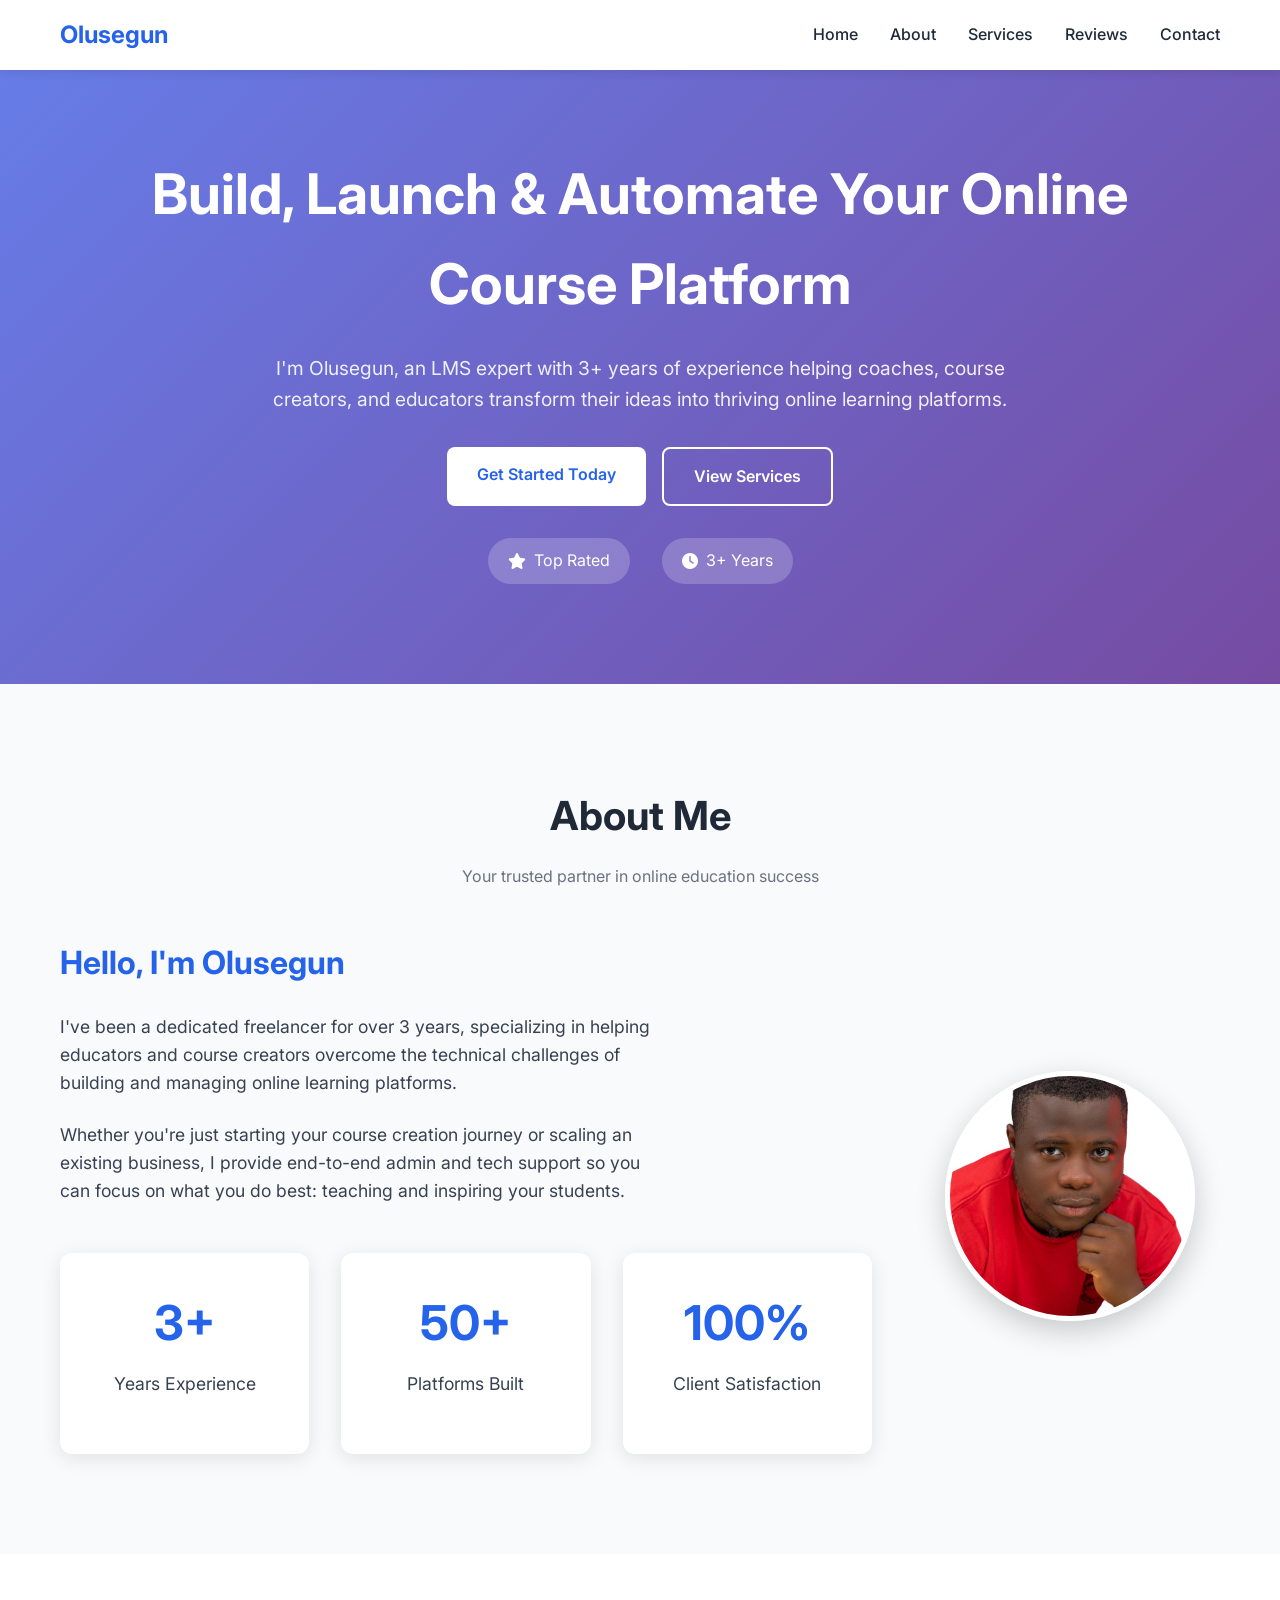
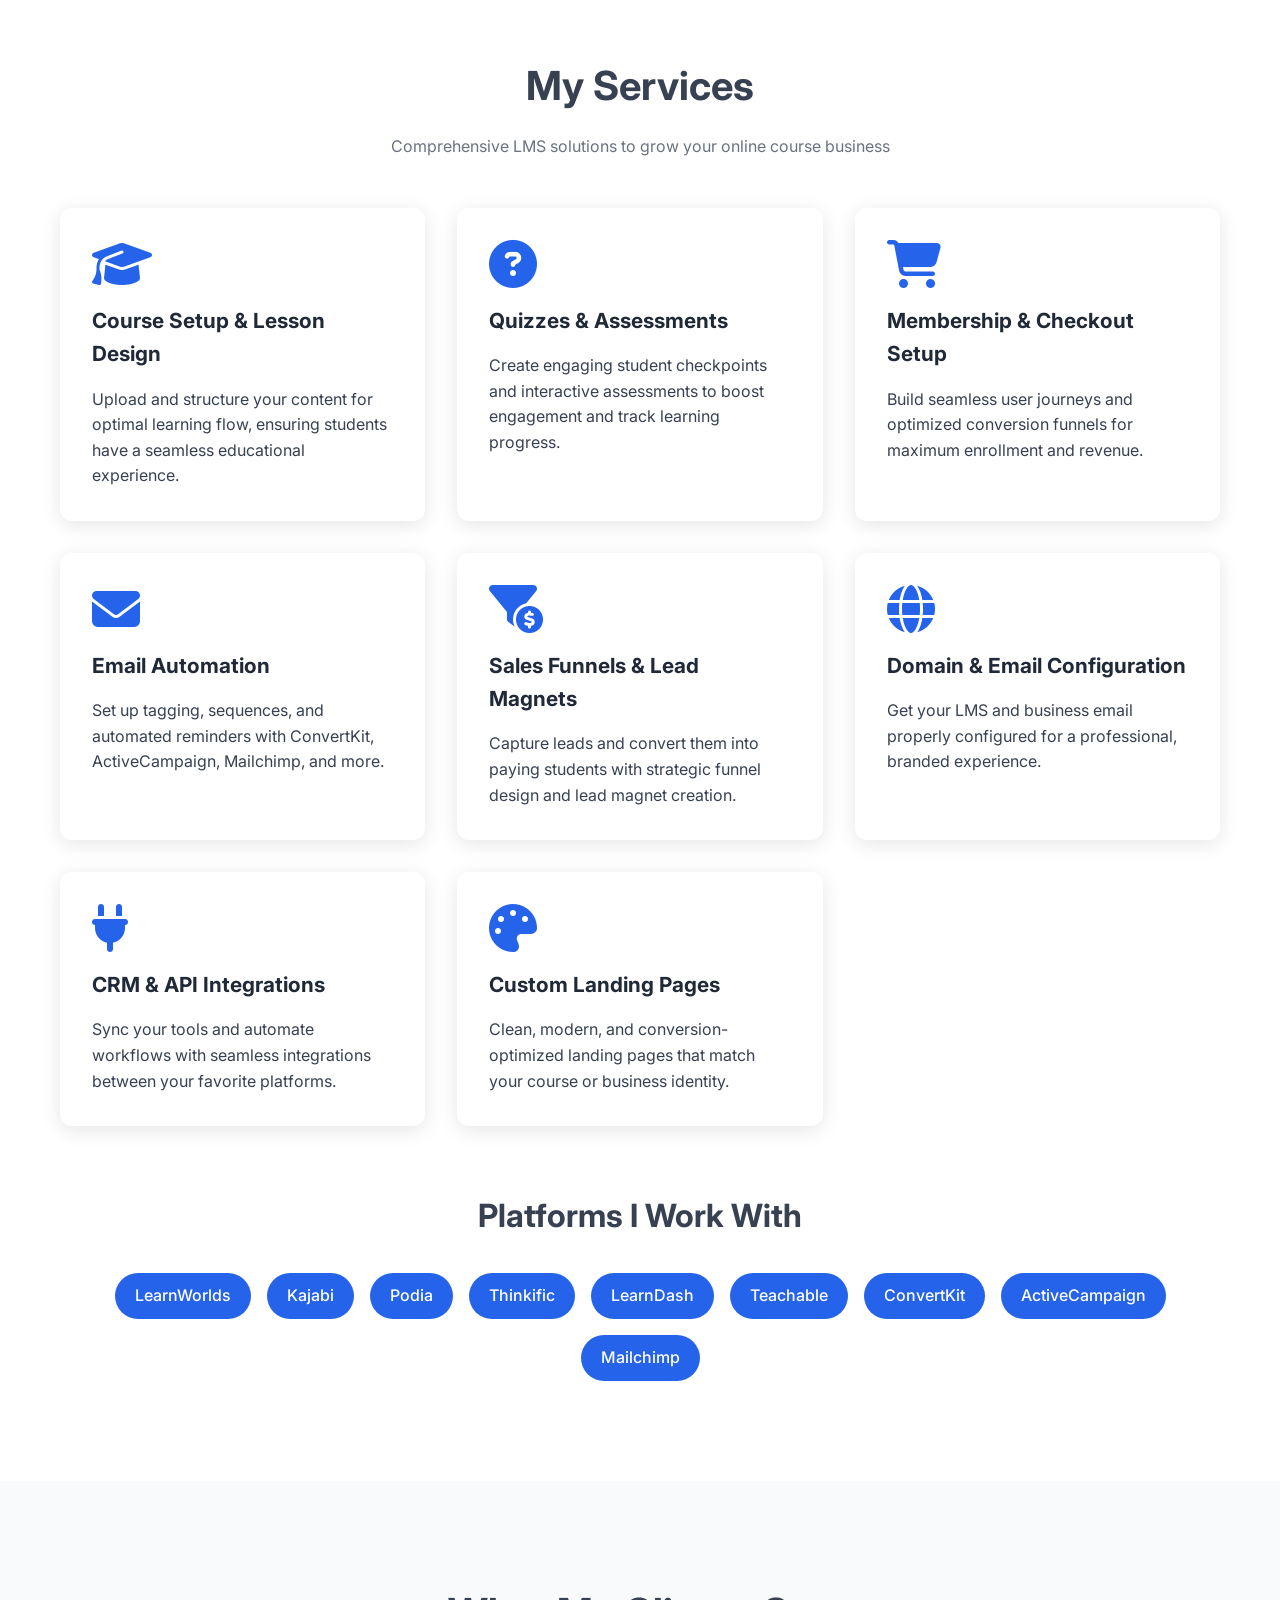
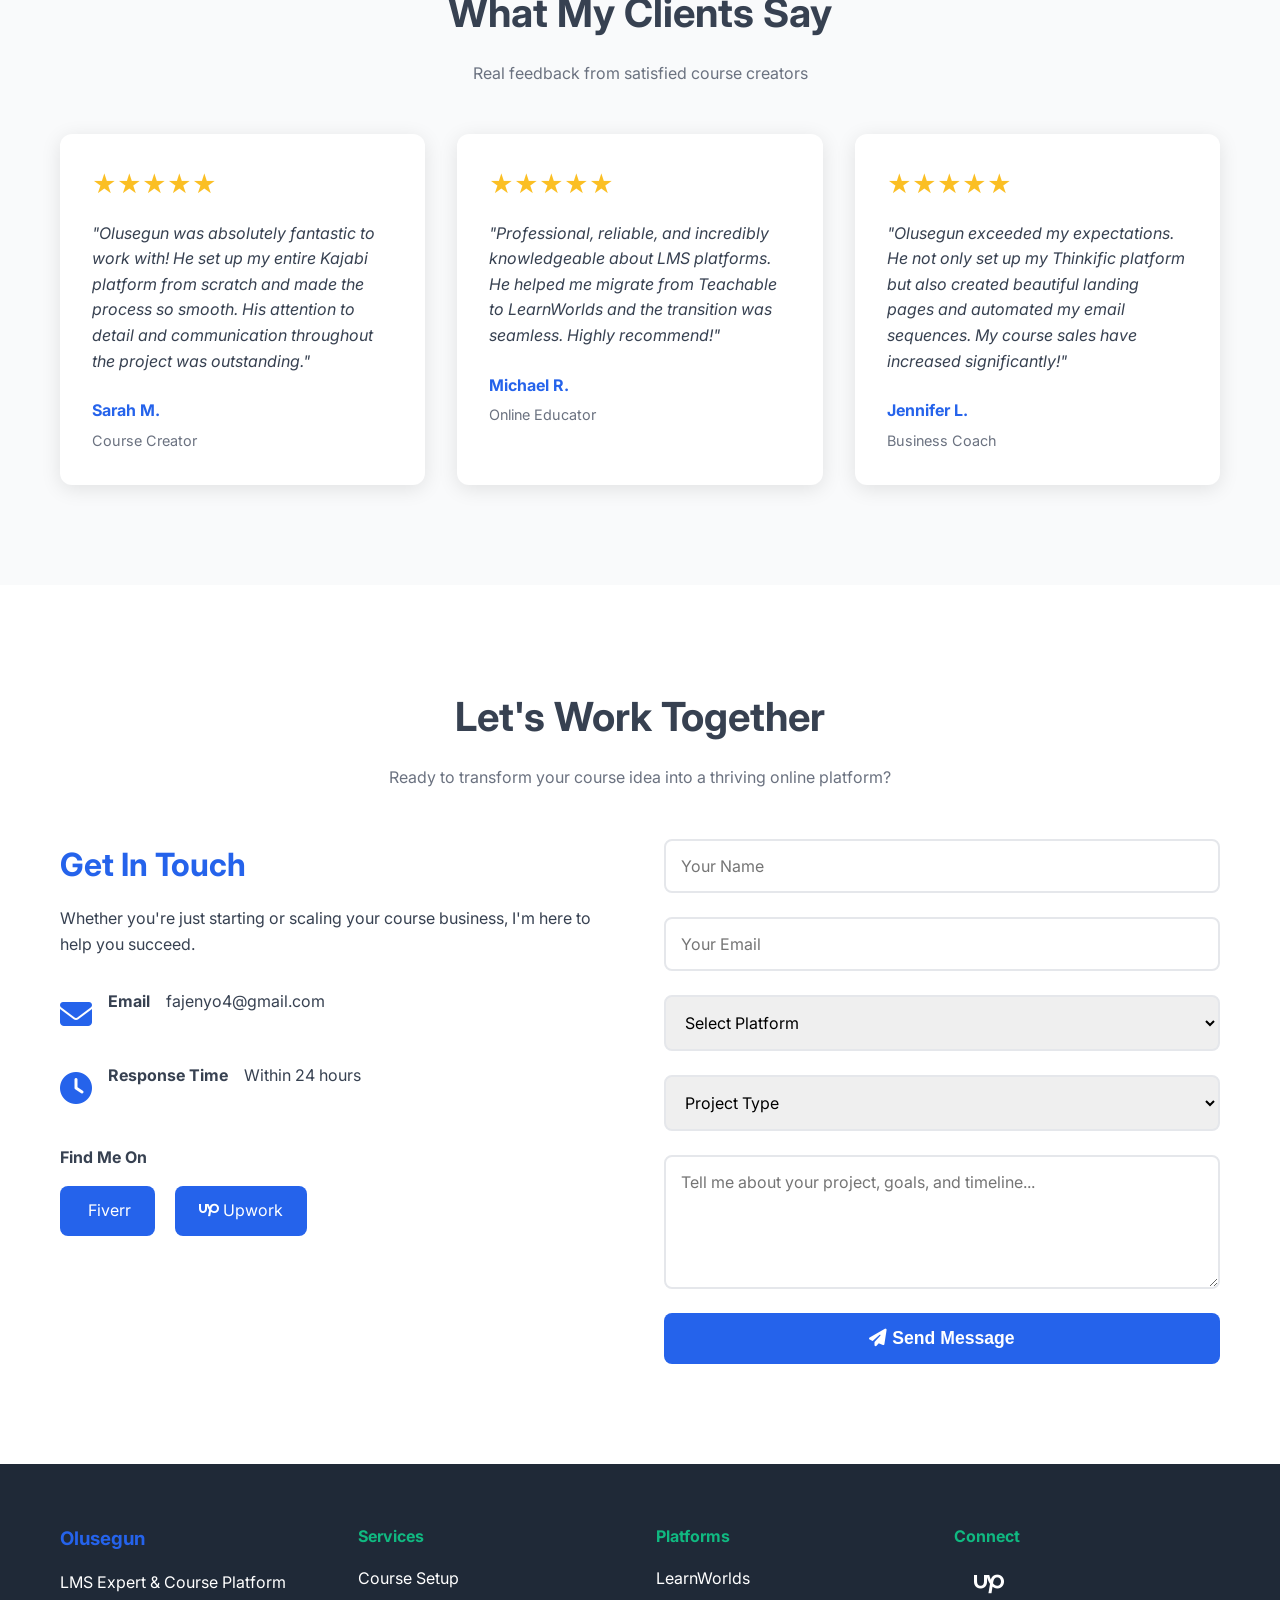
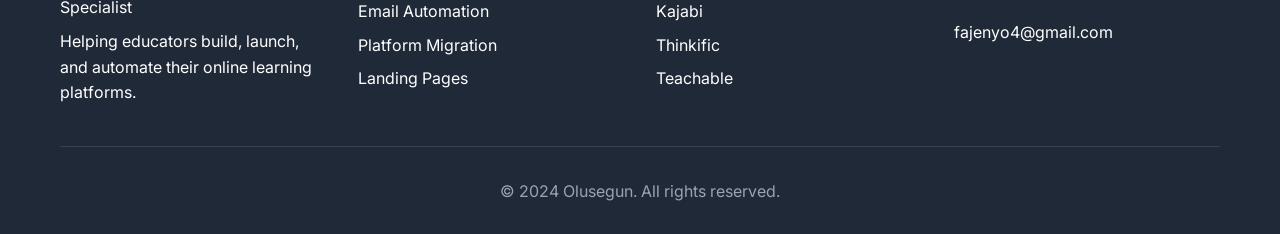
==== index.html @ 88fffcfb "Initial commit - Portfolio website" ====
<!DOCTYPE html>
<html lang="en">
<head>
    <meta charset="UTF-8">
    <meta name="viewport" content="width=device-width, initial-scale=1.0">
    <title>Olusegun - LMS Expert & Course Platform Specialist</title>
    <meta name="description" content="Professional LMS expert helping course creators build, launch, and automate their online learning platforms.">
    <link rel="stylesheet" href="styles.css">
    <link href="https://fonts.googleapis.com/css2?family=Inter:wght@300;400;500;600;700&display=swap" rel="stylesheet">
    <link rel="stylesheet" href="https://cdnjs.cloudflare.com/ajax/libs/font-awesome/6.4.0/css/all.min.css">
</head>
<body>
    <nav class="navbar">
        <div class="container">
            <div class="nav-logo"><h3>Olusegun</h3></div>
            <div class="nav-menu" id="navMenu">
                <a href="#home">Home</a>
                <a href="#about">About</a>
                <a href="#services">Services</a>
                <a href="#testimonials">Reviews</a>
                <a href="#contact">Contact</a>
            </div>
            <div class="nav-toggle" id="navToggle">
                <span></span><span></span><span></span>
            </div>
        </div>
    </nav>

    <section id="home" class="hero">
        <div class="container">
            <h1>Build, Launch & Automate Your Online Course Platform</h1>
            <p>I'm Olusegun, an LMS expert with 3+ years of experience helping coaches, course creators, and educators transform their ideas into thriving online learning platforms.</p>
            <div class="hero-buttons">
                <a href="#contact" class="btn-primary">Get Started Today</a>
                <a href="#services" class="btn-secondary">View Services</a>
            </div>
            <div class="badges">
                <div><i class="fas fa-star"></i> Top Rated</div>
                <div><i class="fas fa-clock"></i> 3+ Years</div>
            </div>
        </div>
    </section>

    <section id="about" class="about">
        <div class="container">
            <h2>About Me</h2>
            <p class="subtitle">Your trusted partner in online education success</p>
            <div class="about-content">
                <div class="about-text">
                    <h3>Hello, I'm Olusegun</h3>
                    <p>I've been a dedicated freelancer for over 3 years, specializing in helping educators and course creators overcome the technical challenges of building and managing online learning platforms.</p>
                    <p>Whether you're just starting your course creation journey or scaling an existing business, I provide end-to-end admin and tech support so you can focus on what you do best: teaching and inspiring your students.</p>
                    <div class="stats">
                        <div><h4>3+</h4><p>Years Experience</p></div>
                        <div><h4>50+</h4><p>Platforms Built</p></div>
                        <div><h4>100%</h4><p>Client Satisfaction</p></div>
                    </div>
                </div>
                <div class="about-image">
                    <img src="profile.jpg" alt="Olusegun - LMS Expert" class="profile-image">
                </div>
            </div>
        </div>
    </section>

    <section id="services" class="services">
        <div class="container">
            <h2>My Services</h2>
            <p class="subtitle">Comprehensive LMS solutions to grow your online course business</p>
            <div class="services-grid">
                <div class="service-card">
                    <i class="fas fa-graduation-cap"></i>
                    <h3>Course Setup & Lesson Design</h3>
                    <p>Upload and structure your content for optimal learning flow, ensuring students have a seamless educational experience.</p>
                </div>
                <div class="service-card">
                    <i class="fas fa-question-circle"></i>
                    <h3>Quizzes & Assessments</h3>
                    <p>Create engaging student checkpoints and interactive assessments to boost engagement and track learning progress.</p>
                </div>
                <div class="service-card">
                    <i class="fas fa-shopping-cart"></i>
                    <h3>Membership & Checkout Setup</h3>
                    <p>Build seamless user journeys and optimized conversion funnels for maximum enrollment and revenue.</p>
                </div>
                <div class="service-card">
                    <i class="fas fa-envelope"></i>
                    <h3>Email Automation</h3>
                    <p>Set up tagging, sequences, and automated reminders with ConvertKit, ActiveCampaign, Mailchimp, and more.</p>
                </div>
                <div class="service-card">
                    <i class="fas fa-funnel-dollar"></i>
                    <h3>Sales Funnels & Lead Magnets</h3>
                    <p>Capture leads and convert them into paying students with strategic funnel design and lead magnet creation.</p>
                </div>
                <div class="service-card">
                    <i class="fas fa-globe"></i>
                    <h3>Domain & Email Configuration</h3>
                    <p>Get your LMS and business email properly configured for a professional, branded experience.</p>
                </div>
                <div class="service-card">
                    <i class="fas fa-plug"></i>
                    <h3>CRM & API Integrations</h3>
                    <p>Sync your tools and automate workflows with seamless integrations between your favorite platforms.</p>
                </div>
                <div class="service-card">
                    <i class="fas fa-palette"></i>
                    <h3>Custom Landing Pages</h3>
                    <p>Clean, modern, and conversion-optimized landing pages that match your course or business identity.</p>
                </div>
            </div>
            <div class="platforms">
                <h3>Platforms I Work With</h3>
                <div class="platform-tags">
                    <span>LearnWorlds</span>
                    <span>Kajabi</span>
                    <span>Podia</span>
                    <span>Thinkific</span>
                    <span>LearnDash</span>
                    <span>Teachable</span>
                    <span>ConvertKit</span>
                    <span>ActiveCampaign</span>
                    <span>Mailchimp</span>
                </div>
            </div>
        </div>
    </section>

    <section id="testimonials" class="testimonials">
        <div class="container">
            <h2>What My Clients Say</h2>
            <p class="subtitle">Real feedback from satisfied course creators</p>
            <div class="testimonials-grid">
                <div class="testimonial">
                    <div class="stars">★★★★★</div>
                    <p>"Olusegun was absolutely fantastic to work with! He set up my entire Kajabi platform from scratch and made the process so smooth. His attention to detail and communication throughout the project was outstanding."</p>
                    <strong>Sarah M.</strong>
                    <span>Course Creator</span>
                </div>
                <div class="testimonial">
                    <div class="stars">★★★★★</div>
                    <p>"Professional, reliable, and incredibly knowledgeable about LMS platforms. He helped me migrate from Teachable to LearnWorlds and the transition was seamless. Highly recommend!"</p>
                    <strong>Michael R.</strong>
                    <span>Online Educator</span>
                </div>
                <div class="testimonial">
                    <div class="stars">★★★★★</div>
                    <p>"Olusegun exceeded my expectations. He not only set up my Thinkific platform but also created beautiful landing pages and automated my email sequences. My course sales have increased significantly!"</p>
                    <strong>Jennifer L.</strong>
                    <span>Business Coach</span>
                </div>
            </div>
        </div>
    </section>

    <section id="contact" class="contact">
        <div class="container">
            <h2>Let's Work Together</h2>
            <p class="subtitle">Ready to transform your course idea into a thriving online platform?</p>
            <div class="contact-grid">
                <div class="contact-info">
                    <h3>Get In Touch</h3>
                    <p>Whether you're just starting or scaling your course business, I'm here to help you succeed.</p>
                    <div class="contact-methods">
                        <div><i class="fas fa-envelope"></i><div><h4>Email</h4><p>fajenyo4@gmail.com</p></div></div>
                        <div><i class="fas fa-clock"></i><div><h4>Response Time</h4><p>Within 24 hours</p></div></div>
                    </div>
                    <div class="platform-links">
                        <h4>Find Me On</h4>
                        <a href="https://www.fiverr.com/salesthrive" target="_blank" class="platform-btn">
                            <i class="fab fa-fiverr"></i> Fiverr
                        </a>
                        <a href="https://www.upwork.com/freelancers/~0170fbe85a0b5ecfea" target="_blank" class="platform-btn">
                            <i class="fab fa-upwork"></i> Upwork
                        </a>
                    </div>
                </div>
                <form id="contactForm" class="contact-form">
                    <input type="text" name="name" placeholder="Your Name" required>
                    <input type="email" name="email" placeholder="Your Email" required>
                    <select name="platform" required>
                        <option value="">Select Platform</option>
                        <option>LearnWorlds</option>
                        <option>Kajabi</option>
                        <option>Thinkific</option>
                        <option>Teachable</option>
                        <option>Podia</option>
                        <option>LearnDash</option>
                        <option>Other</option>
                    </select>
                    <select name="project" required>
                        <option value="">Project Type</option>
                        <option>Platform Setup</option>
                        <option>Platform Migration</option>
                        <option>Email Automation</option>
                        <option>Landing Page Design</option>
                        <option>CRM Integration</option>
                        <option>Consultation</option>
                        <option>Other</option>
                    </select>
                    <textarea name="message" rows="5" placeholder="Tell me about your project, goals, and timeline..." required></textarea>
                    <button type="submit" class="btn-primary"><i class="fas fa-paper-plane"></i> Send Message</button>
                </form>
            </div>
        </div>
    </section>

    <footer>
        <div class="container">
            <div class="footer-content">
                <div>
                    <h3>Olusegun</h3>
                    <p>LMS Expert & Course Platform Specialist</p>
                    <p>Helping educators build, launch, and automate their online learning platforms.</p>
                </div>
                <div>
                    <h4>Services</h4>
                    <p>Course Setup</p>
                    <p>Email Automation</p>
                    <p>Platform Migration</p>
                    <p>Landing Pages</p>
                </div>
                <div>
                    <h4>Platforms</h4>
                    <p>LearnWorlds</p>
                    <p>Kajabi</p>
                    <p>Thinkific</p>
                    <p>Teachable</p>
                </div>
                <div>
                    <h4>Connect</h4>
                    <a href="https://www.fiverr.com/salesthrive" target="_blank"><i class="fab fa-fiverr"></i></a>
                    <a href="https://www.upwork.com/freelancers/~0170fbe85a0b5ecfea" target="_blank"><i class="fab fa-upwork"></i></a>
                    <p style="margin-top: 1rem;">fajenyo4@gmail.com</p>
                </div>
            </div>
            <p class="footer-bottom">&copy; 2024 Olusegun. All rights reserved.</p>
        </div>
    </footer>

    <script src="script.js"></script>
</body>
</html>
---- styles.css ----
* {
    margin: 0;
    padding: 0;
    box-sizing: border-box;
}

:root {
    --primary: #2563eb;
    --secondary: #10b981;
    --dark: #1f2937;
    --light: #f9fafb;
    --text: #374151;
}

body {
    font-family: 'Inter', sans-serif;
    color: var(--text);
    line-height: 1.6;
}

.container {
    max-width: 1200px;
    margin: 0 auto;
    padding: 0 20px;
}

/* Navbar */
.navbar {
    position: fixed;
    top: 0;
    width: 100%;
    background: white;
    box-shadow: 0 2px 10px rgba(0,0,0,0.1);
    z-index: 1000;
    padding: 1rem 0;
}

.navbar .container {
    display: flex;
    justify-content: space-between;
    align-items: center;
}

.nav-logo h3 {
    color: var(--primary);
    font-size: 1.5rem;
}

.nav-menu {
    display: flex;
    gap: 2rem;
}

.nav-menu a {
    text-decoration: none;
    color: var(--dark);
    font-weight: 500;
    transition: color 0.3s;
}

.nav-menu a:hover {
    color: var(--primary);
}

.nav-toggle {
    display: none;
    flex-direction: column;
    gap: 5px;
    cursor: pointer;
}

.nav-toggle span {
    width: 25px;
    height: 3px;
    background: var(--dark);
}

/* Hero */
.hero {
    padding: 150px 0 100px;
    background: linear-gradient(135deg, #667eea 0%, #764ba2 100%);
    color: white;
    text-align: center;
}

.hero h1 {
    font-size: clamp(2rem, 5vw, 3.5rem);
    margin-bottom: 1.5rem;
}

.hero p {
    font-size: 1.2rem;
    max-width: 800px;
    margin: 0 auto 2rem;
    opacity: 0.9;
}

.hero-buttons {
    display: flex;
    gap: 1rem;
    justify-content: center;
    flex-wrap: wrap;
    margin-bottom: 2rem;
}

.btn-primary, .btn-secondary {
    padding: 15px 30px;
    border-radius: 8px;
    text-decoration: none;
    font-weight: 600;
    transition: transform 0.3s, box-shadow 0.3s;
}

.btn-primary {
    background: white;
    color: var(--primary);
}

.btn-primary:hover {
    transform: translateY(-2px);
    box-shadow: 0 10px 25px rgba(0,0,0,0.2);
}

.btn-secondary {
    background: transparent;
    color: white;
    border: 2px solid white;
}

.btn-secondary:hover {
    background: white;
    color: var(--primary);
}

.badges {
    display: flex;
    gap: 2rem;
    justify-content: center;
    flex-wrap: wrap;
}

.badges div {
    display: flex;
    align-items: center;
    gap: 0.5rem;
    background: rgba(255,255,255,0.2);
    padding: 10px 20px;
    border-radius: 50px;
}

/* About */
.about {
    padding: 100px 0;
    background: var(--light);
}

.about h2 {
    text-align: center;
    font-size: 2.5rem;
    margin-bottom: 1rem;
    color: var(--dark);
}

.subtitle {
    text-align: center;
    color: #6b7280;
    margin-bottom: 3rem;
}

.about-content {
    display: grid;
    grid-template-columns: 1fr 300px;
    gap: 3rem;
    align-items: center;
}

.about-text h3 {
    font-size: 2rem;
    margin-bottom: 1.5rem;
    color: var(--primary);
}

.about-text p {
    font-size: 1.1rem;
    margin-bottom: 1.5rem;
    max-width: 600px;
}

.about-image {
    display: flex;
    justify-content: center;
}

.profile-image {
    width: 250px;
    height: 250px;
    border-radius: 50%;
    object-fit: cover;
    border: 5px solid white;
    box-shadow: 0 10px 30px rgba(0,0,0,0.2);
    transition: transform 0.3s;
}

.profile-image:hover {
    transform: scale(1.05);
}

.stats {
    display: grid;
    grid-template-columns: repeat(3, 1fr);
    gap: 2rem;
    margin-top: 3rem;
}

.stats div {
    text-align: center;
    padding: 2rem;
    background: white;
    border-radius: 12px;
    box-shadow: 0 4px 20px rgba(0,0,0,0.1);
}

.stats h4 {
    font-size: 3rem;
    color: var(--primary);
    margin-bottom: 0.5rem;
}

/* Services */
.services {
    padding: 100px 0;
}

.services h2 {
    text-align: center;
    font-size: 2.5rem;
    margin-bottom: 1rem;
}

.services-grid {
    display: grid;
    grid-template-columns: repeat(auto-fit, minmax(280px, 1fr));
    gap: 2rem;
    margin-bottom: 4rem;
}

.service-card {
    background: white;
    padding: 2rem;
    border-radius: 12px;
    box-shadow: 0 4px 20px rgba(0,0,0,0.1);
    transition: transform 0.3s;
}

.service-card:hover {
    transform: translateY(-5px);
}

.service-card i {
    font-size: 3rem;
    color: var(--primary);
    margin-bottom: 1rem;
}

.service-card h3 {
    font-size: 1.3rem;
    margin-bottom: 1rem;
    color: var(--dark);
}

.platforms {
    text-align: center;
    margin-top: 4rem;
}

.platforms h3 {
    font-size: 2rem;
    margin-bottom: 2rem;
}

.platform-tags {
    display: flex;
    flex-wrap: wrap;
    gap: 1rem;
    justify-content: center;
}

.platform-tags span {
    background: var(--primary);
    color: white;
    padding: 10px 20px;
    border-radius: 50px;
    font-weight: 500;
}

/* Testimonials */
.testimonials {
    padding: 100px 0;
    background: var(--light);
}

.testimonials h2 {
    text-align: center;
    font-size: 2.5rem;
    margin-bottom: 1rem;
}

.testimonials-grid {
    display: grid;
    grid-template-columns: repeat(auto-fit, minmax(300px, 1fr));
    gap: 2rem;
}

.testimonial {
    background: white;
    padding: 2rem;
    border-radius: 12px;
    box-shadow: 0 4px 20px rgba(0,0,0,0.1);
}

.stars {
    color: #fbbf24;
    font-size: 1.5rem;
    margin-bottom: 1rem;
}

.testimonial p {
    font-style: italic;
    margin-bottom: 1.5rem;
}

.testimonial strong {
    display: block;
    color: var(--primary);
    margin-bottom: 0.25rem;
}

.testimonial span {
    color: #6b7280;
    font-size: 0.9rem;
}

/* Contact */
.contact {
    padding: 100px 0;
}

.contact h2 {
    text-align: center;
    font-size: 2.5rem;
    margin-bottom: 1rem;
}

.contact-grid {
    display: grid;
    grid-template-columns: repeat(auto-fit, minmax(350px, 1fr));
    gap: 3rem;
    margin-top: 3rem;
}

.contact-info h3 {
    font-size: 2rem;
    margin-bottom: 1rem;
    color: var(--primary);
}

.contact-methods {
    margin: 2rem 0;
}

.contact-methods div {
    display: flex;
    align-items: center;
    gap: 1rem;
    margin-bottom: 1.5rem;
}

.contact-methods i {
    font-size: 2rem;
    color: var(--primary);
}

.platform-links {
    margin-top: 2rem;
}

.platform-links h4 {
    margin-bottom: 1rem;
}

.platform-btn {
    display: inline-block;
    background: var(--primary);
    color: white;
    padding: 12px 24px;
    border-radius: 8px;
    text-decoration: none;
    margin-right: 1rem;
    margin-bottom: 1rem;
    transition: background 0.3s;
}

.platform-btn:hover {
    background: #1d4ed8;
}

.contact-form {
    display: flex;
    flex-direction: column;
    gap: 1.5rem;
}

.contact-form input,
.contact-form select,
.contact-form textarea {
    padding: 15px;
    border: 2px solid #e5e7eb;
    border-radius: 8px;
    font-family: inherit;
    font-size: 1rem;
}

.contact-form input:focus,
.contact-form select:focus,
.contact-form textarea:focus {
    outline: none;
    border-color: var(--primary);
}

.contact-form button {
    background: var(--primary);
    color: white;
    padding: 15px;
    border: none;
    border-radius: 8px;
    font-size: 1.1rem;
    cursor: pointer;
    transition: background 0.3s;
}

.contact-form button:hover {
    background: #1d4ed8;
}

/* Footer */
footer {
    background: var(--dark);
    color: white;
    padding: 60px 0 30px;
}

.footer-content {
    display: grid;
    grid-template-columns: repeat(auto-fit, minmax(200px, 1fr));
    gap: 2rem;
    margin-bottom: 2rem;
}

.footer-content h3 {
    color: var(--primary);
    margin-bottom: 1rem;
}

.footer-content h4 {
    color: var(--secondary);
    margin-bottom: 1rem;
}

.footer-content p {
    margin-bottom: 0.5rem;
}

.footer-content a {
    color: white;
    font-size: 1.5rem;
    margin-right: 1rem;
    transition: color 0.3s;
}

.footer-content a:hover {
    color: var(--primary);
}

.footer-bottom {
    text-align: center;
    padding-top: 2rem;
    border-top: 1px solid #374151;
    color: #9ca3af;
}

/* Mobile */
@media (max-width: 768px) {
    .nav-menu {
        position: fixed;
        left: -100%;
        top: 70px;
        flex-direction: column;
        background: white;
        width: 100%;
        padding: 2rem;
        box-shadow: 0 10px 27px rgba(0,0,0,0.1);
        transition: left 0.3s;
    }

    .nav-menu.active {
        left: 0;
    }

    .nav-toggle {
        display: flex;
    }

    .hero h1 {
        font-size: 2rem;
    }

    .about-content {
        grid-template-columns: 1fr;
        text-align: center;
    }

    .stats {
        grid-template-columns: 1fr;
    }

    .contact-grid {
        grid-template-columns: 1fr;
    }
}
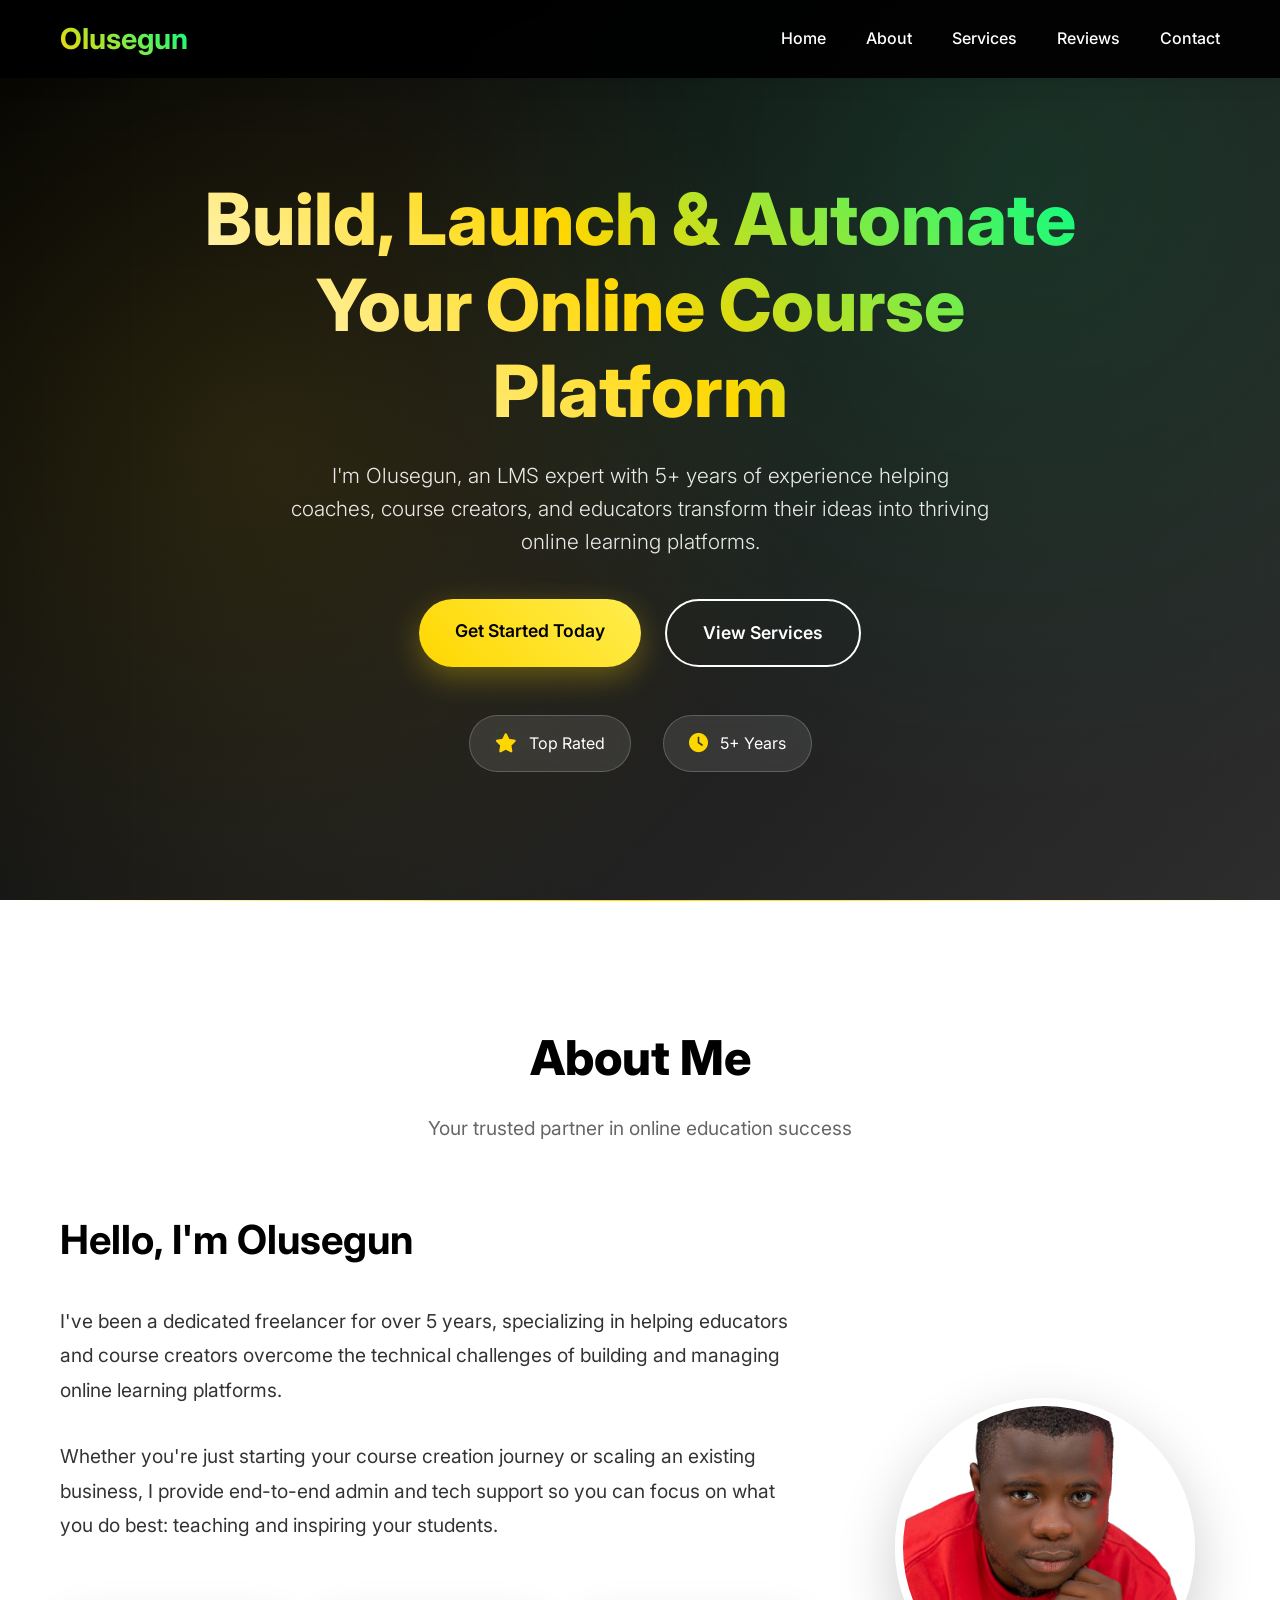
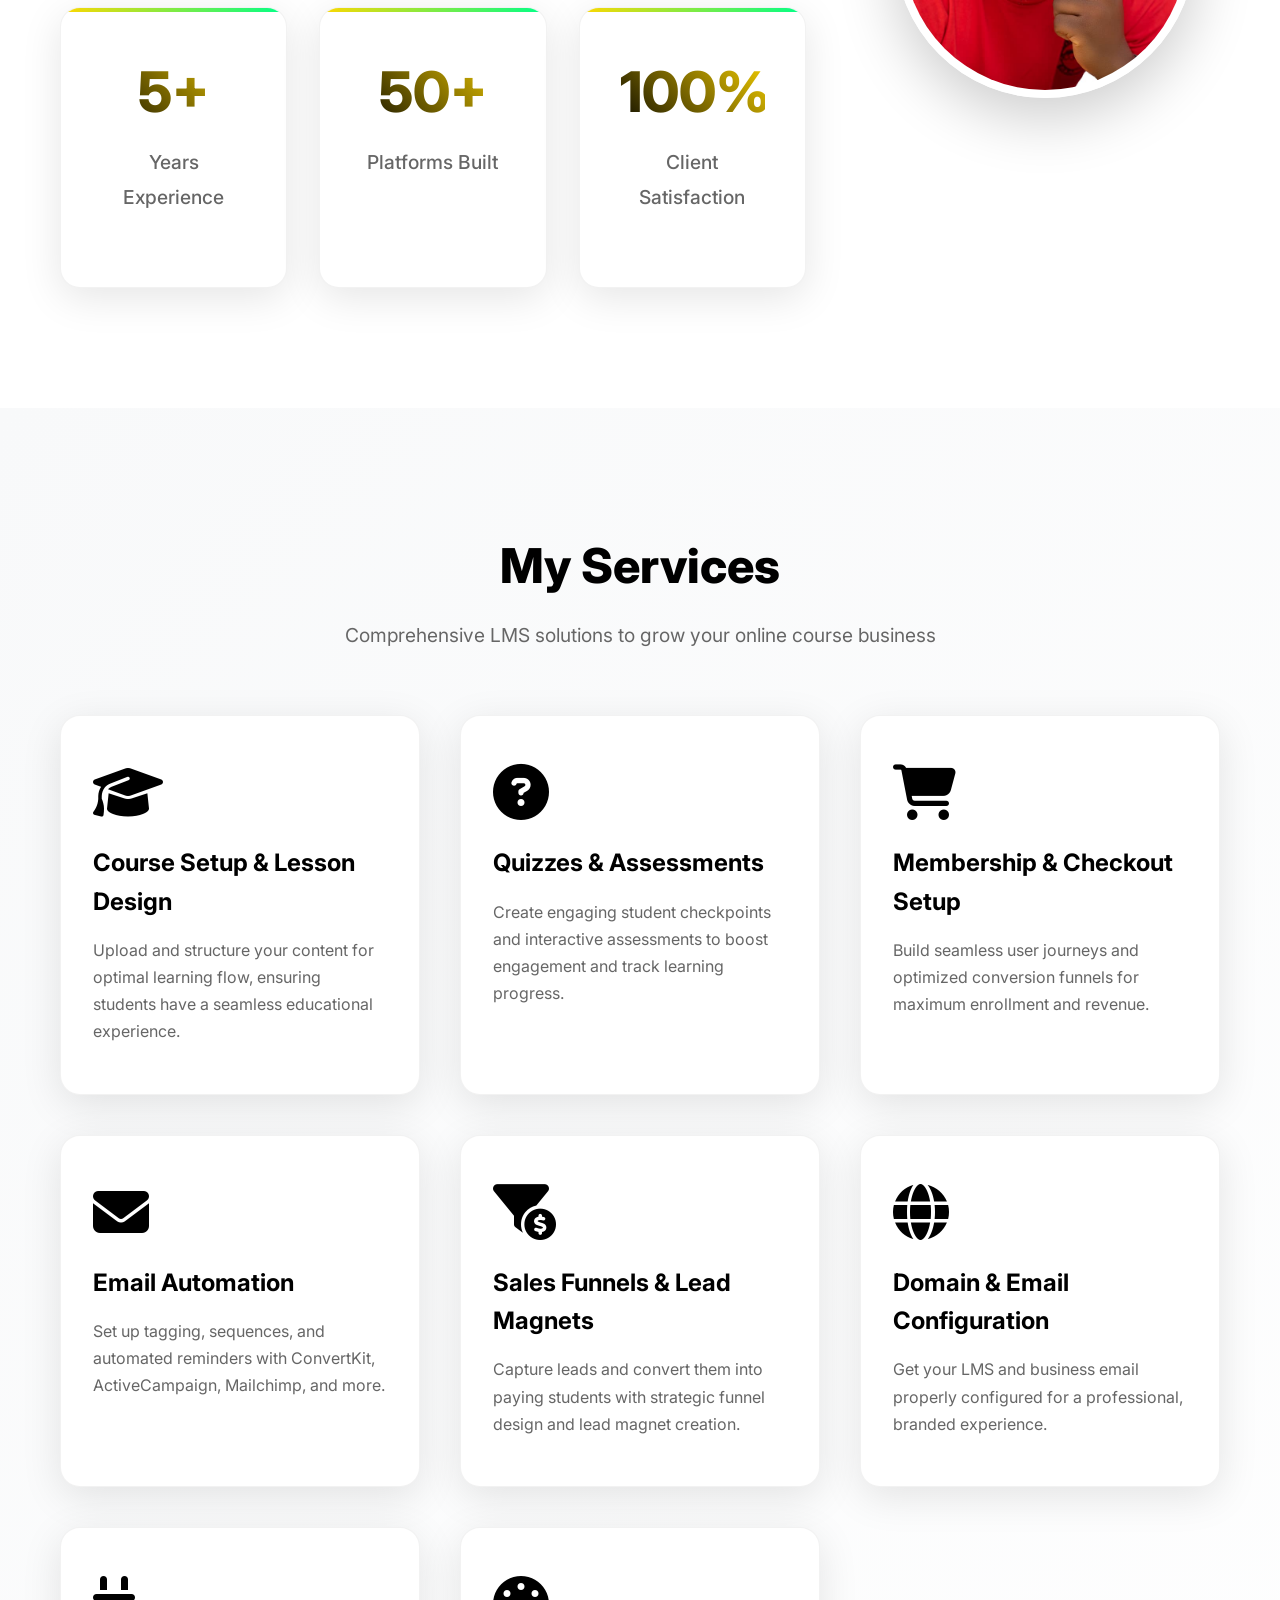
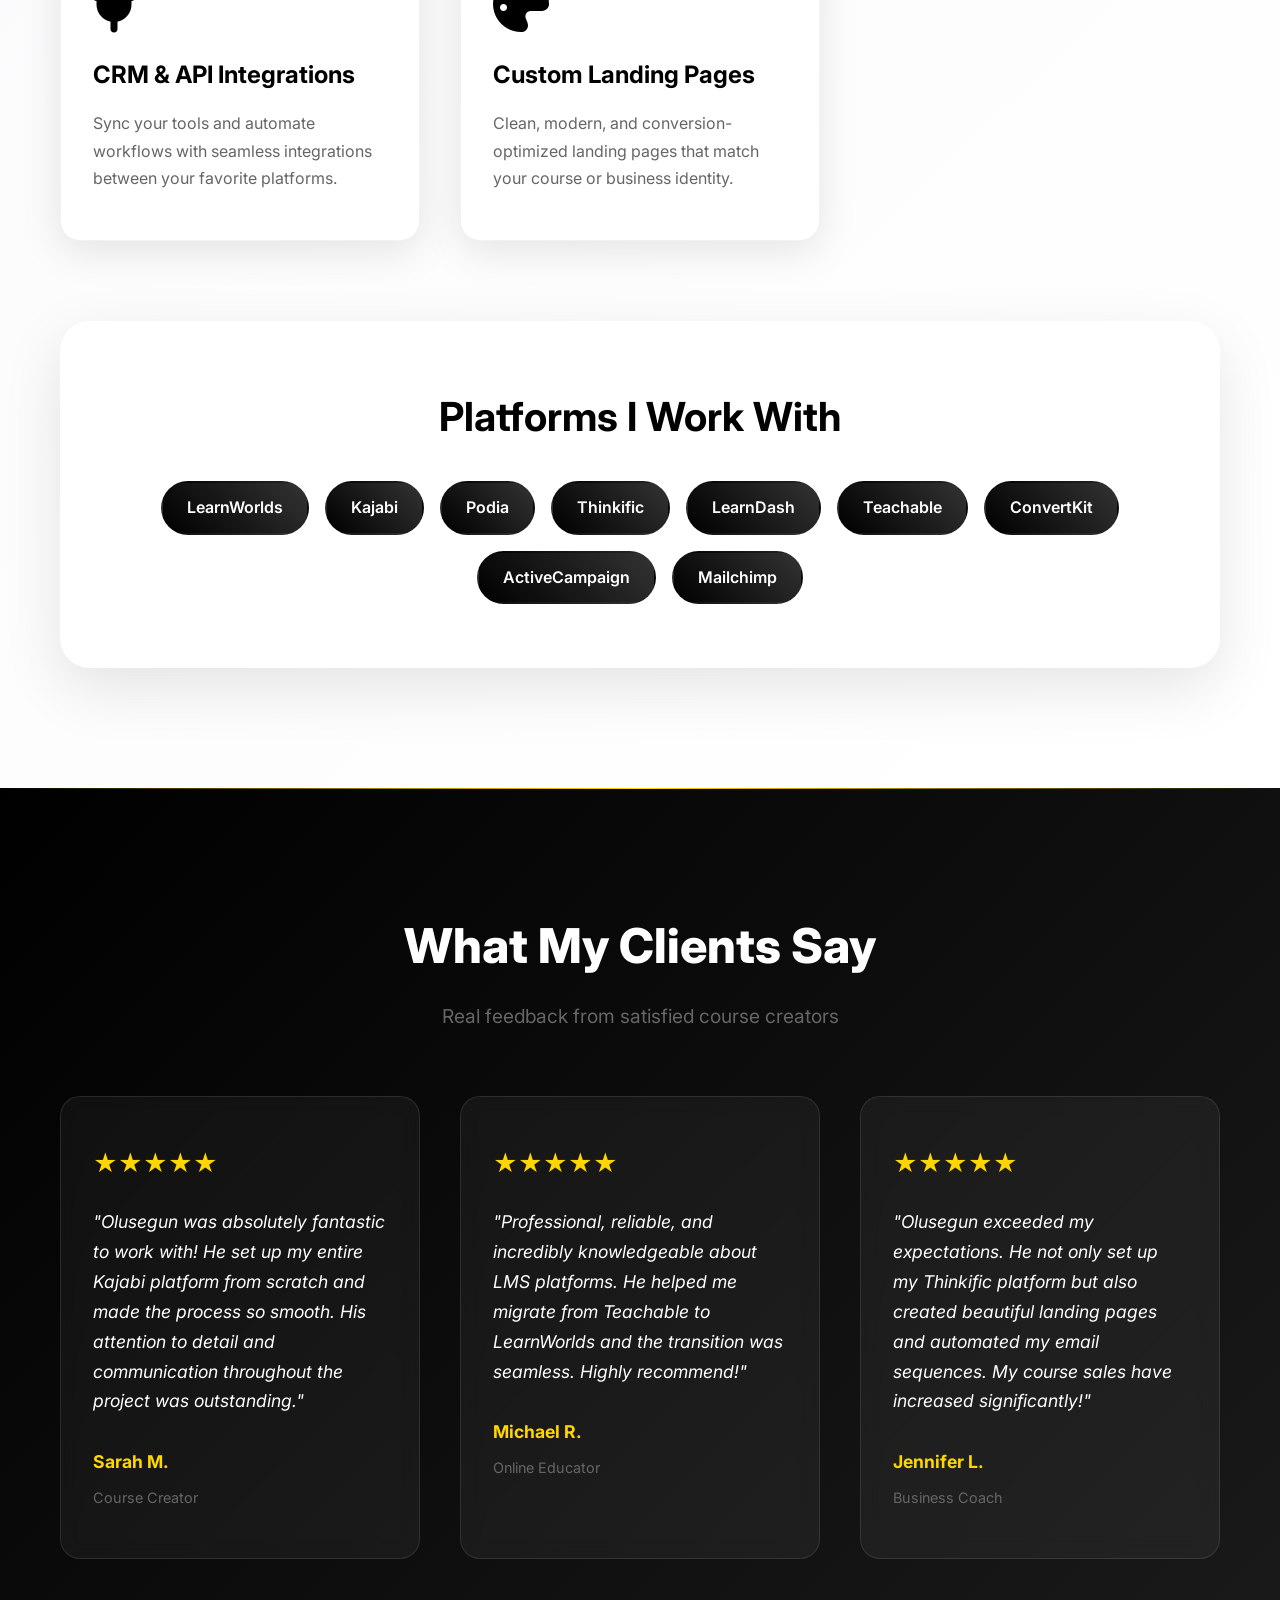
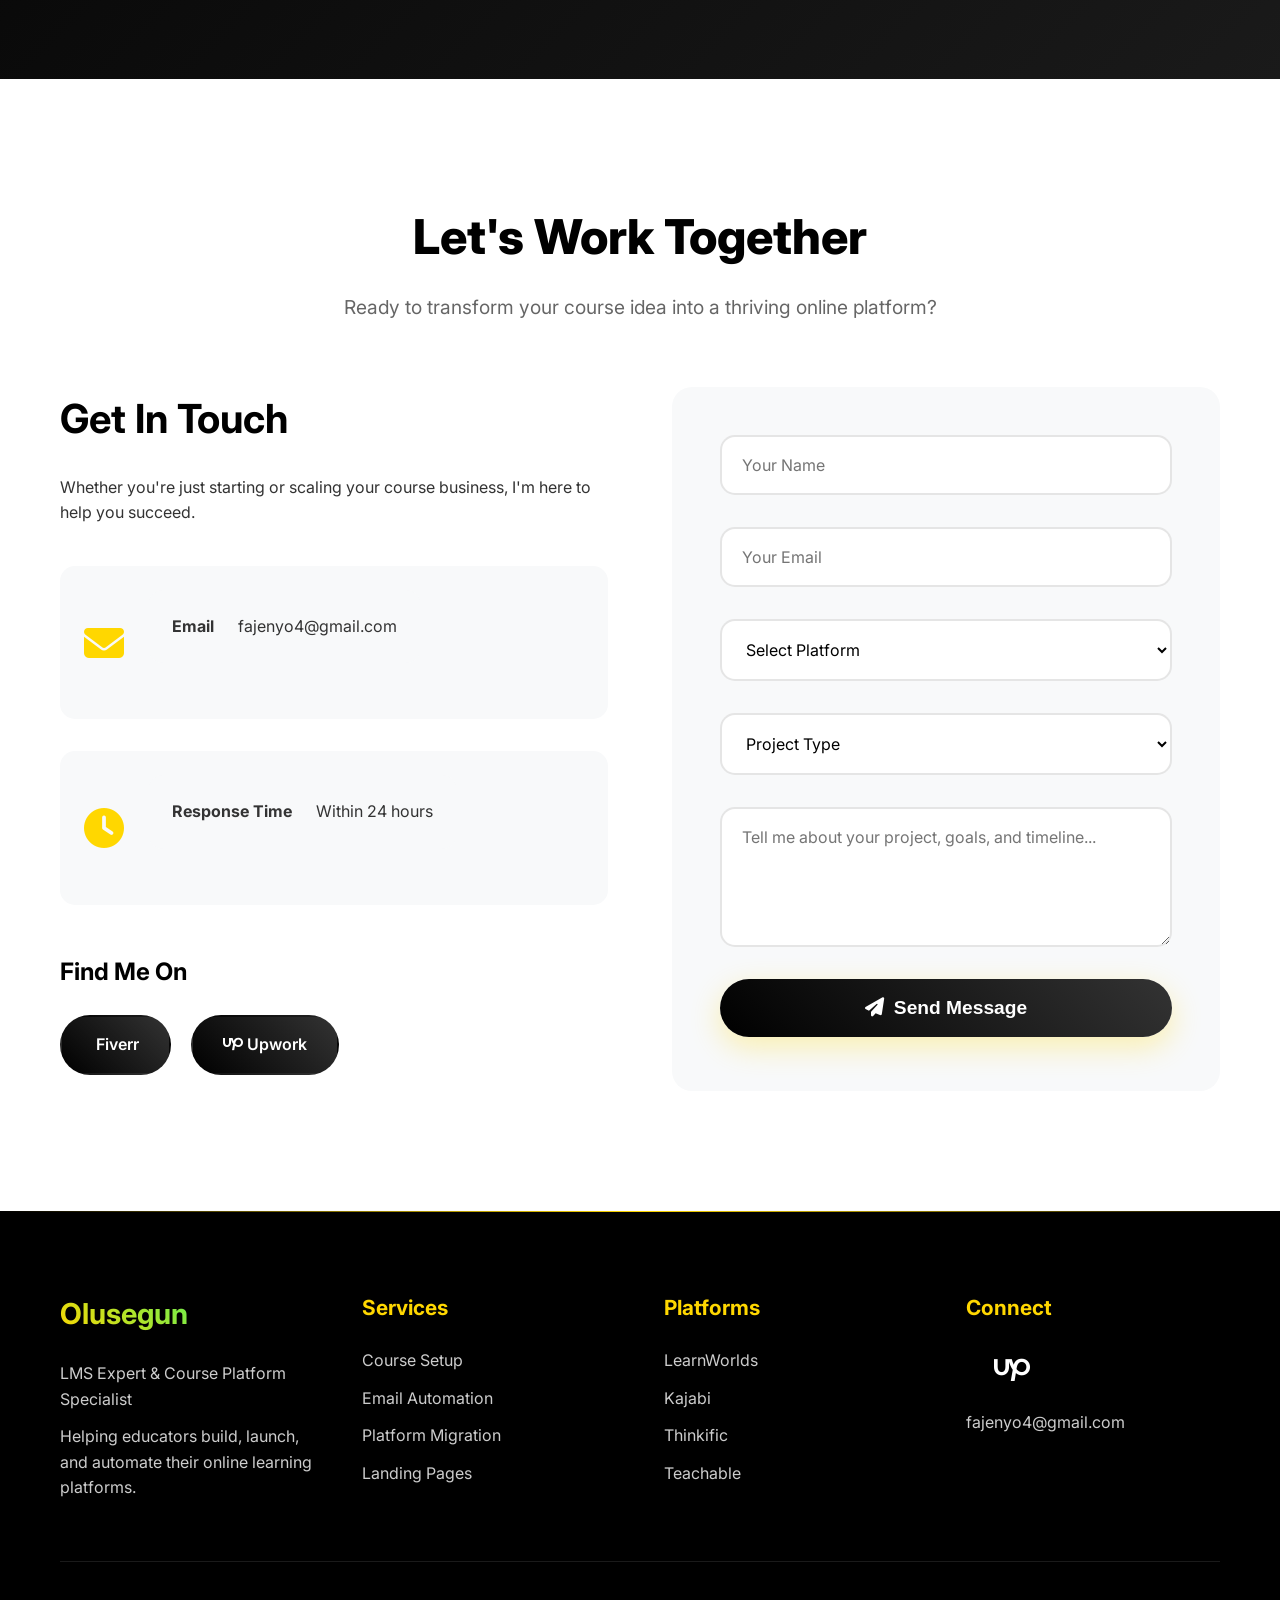
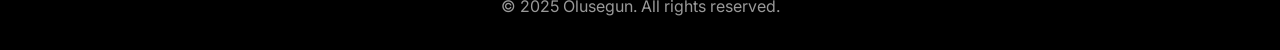
==== commit 570bfed2: "Fixed mobile navbar, updated experience to 5+ years, and improved responsive design" ====
--- a/index.html
+++ b/index.html
@@ -6,7 +6,7 @@
     <title>Olusegun - LMS Expert & Course Platform Specialist</title>
     <meta name="description" content="Professional LMS expert helping course creators build, launch, and automate their online learning platforms.">
     <link rel="stylesheet" href="styles.css">
-    <link href="https://fonts.googleapis.com/css2?family=Inter:wght@300;400;500;600;700&display=swap" rel="stylesheet">
+    <link href="https://fonts.googleapis.com/css2?family=Inter:wght@300;400;500;600;700;800&display=swap" rel="stylesheet">
     <link rel="stylesheet" href="https://cdnjs.cloudflare.com/ajax/libs/font-awesome/6.4.0/css/all.min.css">
 </head>
 <body>
@@ -28,15 +28,17 @@
 
     <section id="home" class="hero">
         <div class="container">
-            <h1>Build, Launch & Automate Your Online Course Platform</h1>
-            <p>I'm Olusegun, an LMS expert with 3+ years of experience helping coaches, course creators, and educators transform their ideas into thriving online learning platforms.</p>
-            <div class="hero-buttons">
-                <a href="#contact" class="btn-primary">Get Started Today</a>
-                <a href="#services" class="btn-secondary">View Services</a>
-            </div>
-            <div class="badges">
-                <div><i class="fas fa-star"></i> Top Rated</div>
-                <div><i class="fas fa-clock"></i> 3+ Years</div>
+            <div class="hero-content">
+                <h1>Build, Launch & Automate Your Online Course Platform</h1>
+                <p>I'm Olusegun, an LMS expert with 5+ years of experience helping coaches, course creators, and educators transform their ideas into thriving online learning platforms.</p>
+                <div class="hero-buttons">
+                    <a href="#contact" class="btn-primary">Get Started Today</a>
+                    <a href="#services" class="btn-secondary">View Services</a>
+                </div>
+                <div class="badges">
+                    <div><i class="fas fa-star"></i> Top Rated</div>
+                    <div><i class="fas fa-clock"></i> 5+ Years</div>
+                </div>
             </div>
         </div>
     </section>
@@ -48,10 +50,10 @@
             <div class="about-content">
                 <div class="about-text">
                     <h3>Hello, I'm Olusegun</h3>
-                    <p>I've been a dedicated freelancer for over 3 years, specializing in helping educators and course creators overcome the technical challenges of building and managing online learning platforms.</p>
+                    <p>I've been a dedicated freelancer for over 5 years, specializing in helping educators and course creators overcome the technical challenges of building and managing online learning platforms.</p>
                     <p>Whether you're just starting your course creation journey or scaling an existing business, I provide end-to-end admin and tech support so you can focus on what you do best: teaching and inspiring your students.</p>
                     <div class="stats">
-                        <div><h4>3+</h4><p>Years Experience</p></div>
+                        <div><h4>5+</h4><p>Years Experience</p></div>
                         <div><h4>50+</h4><p>Platforms Built</p></div>
                         <div><h4>100%</h4><p>Client Satisfaction</p></div>
                     </div>
@@ -234,7 +236,7 @@
                     <p style="margin-top: 1rem;">fajenyo4@gmail.com</p>
                 </div>
             </div>
-            <p class="footer-bottom">&copy; 2024 Olusegun. All rights reserved.</p>
+            <p class="footer-bottom">&copy; 2025 Olusegun. All rights reserved.</p>
         </div>
     </footer>
 
--- a/styles.css
+++ b/styles.css
@@ -5,17 +5,22 @@
 }
 
 :root {
-    --primary: #2563eb;
-    --secondary: #10b981;
-    --dark: #1f2937;
-    --light: #f9fafb;
-    --text: #374151;
+    --primary: #000000;
+    --secondary: #ffd700;
+    --accent: #00ff88;
+    --dark: #111111;
+    --light: #f8f9fa;
+    --text: #333333;
+    --text-light: #666666;
+    --white: #ffffff;
+    --gradient: linear-gradient(135deg, #000000 0%, #1a1a1a 50%, #2d2d2d 100%);
 }
 
 body {
     font-family: 'Inter', sans-serif;
     color: var(--text);
     line-height: 1.6;
+    background: var(--white);
 }
 
 .container {
@@ -29,10 +34,12 @@
     position: fixed;
     top: 0;
     width: 100%;
-    background: white;
-    box-shadow: 0 2px 10px rgba(0,0,0,0.1);
+    background: rgba(0, 0, 0, 0.95);
+    backdrop-filter: blur(10px);
+    box-shadow: 0 2px 20px rgba(0,0,0,0.1);
     z-index: 1000;
     padding: 1rem 0;
+    transition: all 0.3s ease;
 }
 
 .navbar .container {
@@ -42,24 +49,45 @@
 }
 
 .nav-logo h3 {
-    color: var(--primary);
-    font-size: 1.5rem;
+    color: var(--white);
+    font-size: 1.8rem;
+    font-weight: 700;
+    background: linear-gradient(45deg, var(--secondary), var(--accent));
+    -webkit-background-clip: text;
+    -webkit-text-fill-color: transparent;
+    background-clip: text;
 }
 
 .nav-menu {
     display: flex;
-    gap: 2rem;
+    gap: 2.5rem;
 }
 
 .nav-menu a {
     text-decoration: none;
-    color: var(--dark);
+    color: var(--white);
     font-weight: 500;
-    transition: color 0.3s;
+    transition: all 0.3s ease;
+    position: relative;
 }
 
 .nav-menu a:hover {
-    color: var(--primary);
+    color: var(--secondary);
+}
+
+.nav-menu a::after {
+    content: '';
+    position: absolute;
+    width: 0;
+    height: 2px;
+    bottom: -5px;
+    left: 0;
+    background: var(--secondary);
+    transition: width 0.3s ease;
+}
+
+.nav-menu a:hover::after {
+    width: 100%;
 }
 
 .nav-toggle {
@@ -72,64 +100,106 @@
 .nav-toggle span {
     width: 25px;
     height: 3px;
-    background: var(--dark);
-}
-
-/* Hero */
+    background: var(--white);
+    transition: all 0.3s ease;
+}
+
+/* Hero Section */
 .hero {
-    padding: 150px 0 100px;
-    background: linear-gradient(135deg, #667eea 0%, #764ba2 100%);
-    color: white;
+    min-height: 100vh;
+    background: 
+        radial-gradient(circle at 20% 50%, rgba(255, 215, 0, 0.1) 0%, transparent 50%),
+        radial-gradient(circle at 80% 20%, rgba(0, 255, 136, 0.1) 0%, transparent 50%),
+        linear-gradient(135deg, #000000 0%, #1a1a1a 50%, #2d2d2d 100%);
+    color: var(--white);
+    display: flex;
+    align-items: center;
+    position: relative;
+    overflow: hidden;
+    padding-top: 80px; /* Add padding to account for fixed navbar */
+}
+
+.hero::before {
+    content: '';
+    position: absolute;
+    top: 0;
+    left: 0;
+    right: 0;
+    bottom: 0;
+    background: url('data:image/svg+xml,<svg xmlns="http://www.w3.org/2000/svg" viewBox="0 0 1000 1000"><defs><pattern id="grid" width="50" height="50" patternUnits="userSpaceOnUse"><path d="M 50 0 L 0 0 0 50" fill="none" stroke="rgba(255,255,255,0.03)" stroke-width="1"/></pattern></defs><rect width="100%" height="100%" fill="url(%23grid)"/></svg>');
+    opacity: 0.3;
+}
+
+.hero-content {
+    position: relative;
+    z-index: 2;
     text-align: center;
+    max-width: 900px;
+    margin: 0 auto;
+    padding: 2rem 0; /* Add padding for better spacing */
 }
 
 .hero h1 {
-    font-size: clamp(2rem, 5vw, 3.5rem);
+    font-size: clamp(2.5rem, 6vw, 4.5rem);
+    font-weight: 800;
     margin-bottom: 1.5rem;
+    background: linear-gradient(45deg, var(--white), var(--secondary), var(--accent));
+    -webkit-background-clip: text;
+    -webkit-text-fill-color: transparent;
+    background-clip: text;
+    line-height: 1.2;
 }
 
 .hero p {
-    font-size: 1.2rem;
-    max-width: 800px;
-    margin: 0 auto 2rem;
+    font-size: 1.3rem;
+    max-width: 700px;
+    margin: 0 auto 2.5rem;
     opacity: 0.9;
+    font-weight: 300;
 }
 
 .hero-buttons {
     display: flex;
-    gap: 1rem;
+    gap: 1.5rem;
     justify-content: center;
     flex-wrap: wrap;
-    margin-bottom: 2rem;
+    margin-bottom: 3rem;
 }
 
 .btn-primary, .btn-secondary {
-    padding: 15px 30px;
-    border-radius: 8px;
+    padding: 18px 36px;
+    border-radius: 50px;
     text-decoration: none;
     font-weight: 600;
-    transition: transform 0.3s, box-shadow 0.3s;
+    font-size: 1.1rem;
+    transition: all 0.3s ease;
+    position: relative;
+    overflow: hidden;
 }
 
 .btn-primary {
-    background: white;
-    color: var(--primary);
+    background: linear-gradient(45deg, var(--secondary), #ffed4e);
+    color: var(--primary);
+    border: none;
+    box-shadow: 0 10px 30px rgba(255, 215, 0, 0.3);
 }
 
 .btn-primary:hover {
-    transform: translateY(-2px);
-    box-shadow: 0 10px 25px rgba(0,0,0,0.2);
+    transform: translateY(-3px);
+    box-shadow: 0 15px 40px rgba(255, 215, 0, 0.4);
 }
 
 .btn-secondary {
     background: transparent;
-    color: white;
-    border: 2px solid white;
+    color: var(--white);
+    border: 2px solid var(--white);
+    backdrop-filter: blur(10px);
 }
 
 .btn-secondary:hover {
-    background: white;
-    color: var(--primary);
+    background: var(--white);
+    color: var(--primary);
+    transform: translateY(-3px);
 }
 
 .badges {
@@ -137,53 +207,83 @@
     gap: 2rem;
     justify-content: center;
     flex-wrap: wrap;
+    margin-top: 2rem; /* Add margin to separate from buttons */
+    padding-bottom: 2rem; /* Add padding at bottom */
 }
 
 .badges div {
     display: flex;
     align-items: center;
-    gap: 0.5rem;
-    background: rgba(255,255,255,0.2);
-    padding: 10px 20px;
+    gap: 0.75rem;
+    background: rgba(255, 255, 255, 0.1);
+    backdrop-filter: blur(10px);
+    padding: 15px 25px;
     border-radius: 50px;
-}
-
-/* About */
+    border: 1px solid rgba(255, 255, 255, 0.2);
+    transition: all 0.3s ease;
+}
+
+.badges div:hover {
+    background: rgba(255, 255, 255, 0.2);
+    transform: translateY(-2px);
+}
+
+.badges i {
+    color: var(--secondary);
+    font-size: 1.2rem;
+}
+
+/* About Section */
 .about {
-    padding: 100px 0;
-    background: var(--light);
+    padding: 120px 0;
+    background: var(--white);
+    position: relative;
+}
+
+.about::before {
+    content: '';
+    position: absolute;
+    top: 0;
+    left: 0;
+    right: 0;
+    height: 1px;
+    background: linear-gradient(90deg, transparent, var(--secondary), transparent);
 }
 
 .about h2 {
     text-align: center;
-    font-size: 2.5rem;
+    font-size: 3rem;
+    font-weight: 800;
     margin-bottom: 1rem;
-    color: var(--dark);
+    color: var(--primary);
 }
 
 .subtitle {
     text-align: center;
-    color: #6b7280;
-    margin-bottom: 3rem;
+    color: var(--text-light);
+    margin-bottom: 4rem;
+    font-size: 1.2rem;
 }
 
 .about-content {
     display: grid;
-    grid-template-columns: 1fr 300px;
-    gap: 3rem;
+    grid-template-columns: 1fr 350px;
+    gap: 4rem;
     align-items: center;
 }
 
 .about-text h3 {
-    font-size: 2rem;
-    margin-bottom: 1.5rem;
-    color: var(--primary);
+    font-size: 2.5rem;
+    margin-bottom: 2rem;
+    color: var(--primary);
+    font-weight: 700;
 }
 
 .about-text p {
-    font-size: 1.1rem;
-    margin-bottom: 1.5rem;
-    max-width: 600px;
+    font-size: 1.2rem;
+    margin-bottom: 2rem;
+    color: var(--text);
+    line-height: 1.8;
 }
 
 .about-image {
@@ -192,90 +292,180 @@
 }
 
 .profile-image {
-    width: 250px;
-    height: 250px;
+    width: 300px;
+    height: 300px;
     border-radius: 50%;
     object-fit: cover;
-    border: 5px solid white;
-    box-shadow: 0 10px 30px rgba(0,0,0,0.2);
-    transition: transform 0.3s;
+    border: 8px solid var(--white);
+    box-shadow: 0 20px 60px rgba(0, 0, 0, 0.2);
+    transition: all 0.4s ease;
+    position: relative;
 }
 
 .profile-image:hover {
     transform: scale(1.05);
+    box-shadow: 0 30px 80px rgba(0, 0, 0, 0.3);
+}
+
+.profile-image::before {
+    content: '';
+    position: absolute;
+    top: -10px;
+    left: -10px;
+    right: -10px;
+    bottom: -10px;
+    border-radius: 50%;
+    background: linear-gradient(45deg, var(--secondary), var(--accent));
+    z-index: -1;
+    opacity: 0;
+    transition: opacity 0.3s ease;
+}
+
+.profile-image:hover::before {
+    opacity: 1;
 }
 
 .stats {
     display: grid;
     grid-template-columns: repeat(3, 1fr);
     gap: 2rem;
-    margin-top: 3rem;
+    margin-top: 4rem;
 }
 
 .stats div {
     text-align: center;
-    padding: 2rem;
-    background: white;
-    border-radius: 12px;
-    box-shadow: 0 4px 20px rgba(0,0,0,0.1);
+    padding: 2.5rem;
+    background: var(--white);
+    border-radius: 20px;
+    box-shadow: 0 10px 40px rgba(0, 0, 0, 0.1);
+    border: 1px solid rgba(0, 0, 0, 0.05);
+    transition: all 0.3s ease;
+    position: relative;
+    overflow: hidden;
+}
+
+.stats div::before {
+    content: '';
+    position: absolute;
+    top: 0;
+    left: 0;
+    right: 0;
+    height: 4px;
+    background: linear-gradient(90deg, var(--secondary), var(--accent));
+}
+
+.stats div:hover {
+    transform: translateY(-10px);
+    box-shadow: 0 20px 60px rgba(0, 0, 0, 0.15);
 }
 
 .stats h4 {
-    font-size: 3rem;
-    color: var(--primary);
+    font-size: 3.5rem;
+    font-weight: 800;
     margin-bottom: 0.5rem;
-}
-
-/* Services */
+    background: linear-gradient(45deg, var(--primary), var(--secondary));
+    -webkit-background-clip: text;
+    -webkit-text-fill-color: transparent;
+    background-clip: text;
+}
+
+.stats p {
+    color: var(--text-light);
+    font-weight: 500;
+}
+
+/* Services Section */
 .services {
-    padding: 100px 0;
+    padding: 120px 0;
+    background: linear-gradient(135deg, #f8f9fa 0%, #ffffff 100%);
+    position: relative;
 }
 
 .services h2 {
     text-align: center;
-    font-size: 2.5rem;
+    font-size: 3rem;
+    font-weight: 800;
     margin-bottom: 1rem;
+    color: var(--primary);
 }
 
 .services-grid {
     display: grid;
-    grid-template-columns: repeat(auto-fit, minmax(280px, 1fr));
-    gap: 2rem;
-    margin-bottom: 4rem;
+    grid-template-columns: repeat(auto-fit, minmax(300px, 1fr));
+    gap: 2.5rem;
+    margin-bottom: 5rem;
 }
 
 .service-card {
-    background: white;
-    padding: 2rem;
-    border-radius: 12px;
-    box-shadow: 0 4px 20px rgba(0,0,0,0.1);
-    transition: transform 0.3s;
+    background: var(--white);
+    padding: 3rem 2rem;
+    border-radius: 20px;
+    box-shadow: 0 10px 40px rgba(0, 0, 0, 0.1);
+    transition: all 0.4s ease;
+    position: relative;
+    overflow: hidden;
+    border: 1px solid rgba(0, 0, 0, 0.05);
+}
+
+.service-card::before {
+    content: '';
+    position: absolute;
+    top: 0;
+    left: 0;
+    right: 0;
+    height: 4px;
+    background: linear-gradient(90deg, var(--secondary), var(--accent));
+    transform: scaleX(0);
+    transition: transform 0.3s ease;
+}
+
+.service-card:hover::before {
+    transform: scaleX(1);
 }
 
 .service-card:hover {
-    transform: translateY(-5px);
+    transform: translateY(-10px);
+    box-shadow: 0 25px 60px rgba(0, 0, 0, 0.15);
 }
 
 .service-card i {
-    font-size: 3rem;
-    color: var(--primary);
+    font-size: 3.5rem;
+    color: var(--primary);
+    margin-bottom: 1.5rem;
+    transition: all 0.3s ease;
+}
+
+.service-card:hover i {
+    transform: scale(1.1);
+    color: var(--secondary);
+}
+
+.service-card h3 {
+    font-size: 1.5rem;
     margin-bottom: 1rem;
-}
-
-.service-card h3 {
-    font-size: 1.3rem;
-    margin-bottom: 1rem;
-    color: var(--dark);
+    color: var(--primary);
+    font-weight: 700;
+}
+
+.service-card p {
+    color: var(--text-light);
+    line-height: 1.7;
 }
 
 .platforms {
     text-align: center;
-    margin-top: 4rem;
+    margin-top: 5rem;
+    padding: 4rem 2rem;
+    background: var(--white);
+    border-radius: 30px;
+    box-shadow: 0 20px 60px rgba(0, 0, 0, 0.1);
 }
 
 .platforms h3 {
-    font-size: 2rem;
+    font-size: 2.5rem;
     margin-bottom: 2rem;
+    color: var(--primary);
+    font-weight: 700;
 }
 
 .platform-tags {
@@ -286,216 +476,303 @@
 }
 
 .platform-tags span {
-    background: var(--primary);
-    color: white;
-    padding: 10px 20px;
+    background: linear-gradient(45deg, var(--primary), #333);
+    color: var(--white);
+    padding: 12px 24px;
     border-radius: 50px;
-    font-weight: 500;
+    font-weight: 600;
+    transition: all 0.3s ease;
+    border: 2px solid transparent;
+}
+
+.platform-tags span:hover {
+    background: linear-gradient(45deg, var(--secondary), var(--accent));
+    color: var(--primary);
+    transform: translateY(-3px);
+    box-shadow: 0 10px 25px rgba(255, 215, 0, 0.3);
 }
 
 /* Testimonials */
 .testimonials {
-    padding: 100px 0;
-    background: var(--light);
+    padding: 120px 0;
+    background: linear-gradient(135deg, #000000 0%, #1a1a1a 100%);
+    color: var(--white);
+    position: relative;
+}
+
+.testimonials::before {
+    content: '';
+    position: absolute;
+    top: 0;
+    left: 0;
+    right: 0;
+    height: 1px;
+    background: linear-gradient(90deg, transparent, var(--secondary), transparent);
 }
 
 .testimonials h2 {
     text-align: center;
-    font-size: 2.5rem;
+    font-size: 3rem;
+    font-weight: 800;
     margin-bottom: 1rem;
+    color: var(--white);
 }
 
 .testimonials-grid {
     display: grid;
-    grid-template-columns: repeat(auto-fit, minmax(300px, 1fr));
-    gap: 2rem;
+    grid-template-columns: repeat(auto-fit, minmax(350px, 1fr));
+    gap: 2.5rem;
 }
 
 .testimonial {
-    background: white;
-    padding: 2rem;
-    border-radius: 12px;
-    box-shadow: 0 4px 20px rgba(0,0,0,0.1);
+    background: rgba(255, 255, 255, 0.05);
+    backdrop-filter: blur(10px);
+    padding: 3rem 2rem;
+    border-radius: 20px;
+    border: 1px solid rgba(255, 255, 255, 0.1);
+    transition: all 0.3s ease;
+    position: relative;
+}
+
+.testimonial:hover {
+    background: rgba(255, 255, 255, 0.08);
+    transform: translateY(-5px);
 }
 
 .stars {
-    color: #fbbf24;
+    color: var(--secondary);
     font-size: 1.5rem;
-    margin-bottom: 1rem;
+    margin-bottom: 1.5rem;
 }
 
 .testimonial p {
     font-style: italic;
-    margin-bottom: 1.5rem;
+    margin-bottom: 2rem;
+    font-size: 1.1rem;
+    line-height: 1.7;
 }
 
 .testimonial strong {
     display: block;
-    color: var(--primary);
-    margin-bottom: 0.25rem;
+    color: var(--secondary);
+    margin-bottom: 0.5rem;
+    font-size: 1.1rem;
 }
 
 .testimonial span {
-    color: #6b7280;
+    color: var(--text-light);
     font-size: 0.9rem;
 }
 
-/* Contact */
+/* Contact Section */
 .contact {
-    padding: 100px 0;
+    padding: 120px 0;
+    background: var(--white);
 }
 
 .contact h2 {
     text-align: center;
-    font-size: 2.5rem;
+    font-size: 3rem;
+    font-weight: 800;
     margin-bottom: 1rem;
+    color: var(--primary);
 }
 
 .contact-grid {
     display: grid;
-    grid-template-columns: repeat(auto-fit, minmax(350px, 1fr));
-    gap: 3rem;
+    grid-template-columns: repeat(auto-fit, minmax(400px, 1fr));
+    gap: 4rem;
+    margin-top: 4rem;
+}
+
+.contact-info h3 {
+    font-size: 2.5rem;
+    margin-bottom: 1.5rem;
+    color: var(--primary);
+    font-weight: 700;
+}
+
+.contact-methods {
+    margin: 2.5rem 0;
+}
+
+.contact-methods div {
+    display: flex;
+    align-items: center;
+    gap: 1.5rem;
+    margin-bottom: 2rem;
+    padding: 1.5rem;
+    background: var(--light);
+    border-radius: 15px;
+    transition: all 0.3s ease;
+}
+
+.contact-methods div:hover {
+    background: rgba(255, 215, 0, 0.1);
+    transform: translateX(10px);
+}
+
+.contact-methods i {
+    font-size: 2.5rem;
+    color: var(--secondary);
+}
+
+.platform-links {
     margin-top: 3rem;
 }
 
-.contact-info h3 {
-    font-size: 2rem;
-    margin-bottom: 1rem;
-    color: var(--primary);
-}
-
-.contact-methods {
-    margin: 2rem 0;
-}
-
-.contact-methods div {
-    display: flex;
-    align-items: center;
-    gap: 1rem;
+.platform-links h4 {
     margin-bottom: 1.5rem;
-}
-
-.contact-methods i {
-    font-size: 2rem;
-    color: var(--primary);
-}
-
-.platform-links {
-    margin-top: 2rem;
-}
-
-.platform-links h4 {
-    margin-bottom: 1rem;
+    font-size: 1.5rem;
+    color: var(--primary);
 }
 
 .platform-btn {
     display: inline-block;
-    background: var(--primary);
-    color: white;
-    padding: 12px 24px;
-    border-radius: 8px;
+    background: linear-gradient(45deg, var(--primary), #333);
+    color: var(--white);
+    padding: 15px 30px;
+    border-radius: 50px;
     text-decoration: none;
     margin-right: 1rem;
     margin-bottom: 1rem;
-    transition: background 0.3s;
+    transition: all 0.3s ease;
+    font-weight: 600;
+    border: 2px solid transparent;
 }
 
 .platform-btn:hover {
-    background: #1d4ed8;
+    background: linear-gradient(45deg, var(--secondary), var(--accent));
+    color: var(--primary);
+    transform: translateY(-3px);
+    box-shadow: 0 10px 25px rgba(255, 215, 0, 0.3);
 }
 
 .contact-form {
+    background: var(--light);
+    padding: 3rem;
+    border-radius: 20px;
     display: flex;
     flex-direction: column;
-    gap: 1.5rem;
+    gap: 2rem;
 }
 
 .contact-form input,
 .contact-form select,
 .contact-form textarea {
-    padding: 15px;
-    border: 2px solid #e5e7eb;
-    border-radius: 8px;
+    padding: 18px 20px;
+    border: 2px solid rgba(0, 0, 0, 0.1);
+    border-radius: 15px;
     font-family: inherit;
     font-size: 1rem;
+    transition: all 0.3s ease;
+    background: var(--white);
 }
 
 .contact-form input:focus,
 .contact-form select:focus,
 .contact-form textarea:focus {
     outline: none;
-    border-color: var(--primary);
+    border-color: var(--secondary);
+    box-shadow: 0 0 0 3px rgba(255, 215, 0, 0.1);
 }
 
 .contact-form button {
-    background: var(--primary);
-    color: white;
-    padding: 15px;
+    background: linear-gradient(45deg, var(--primary), #333);
+    color: var(--white);
+    padding: 18px 30px;
     border: none;
-    border-radius: 8px;
-    font-size: 1.1rem;
+    border-radius: 50px;
+    font-size: 1.2rem;
+    font-weight: 600;
     cursor: pointer;
-    transition: background 0.3s;
+    transition: all 0.3s ease;
+    display: flex;
+    align-items: center;
+    justify-content: center;
+    gap: 10px;
 }
 
 .contact-form button:hover {
-    background: #1d4ed8;
+    background: linear-gradient(45deg, var(--secondary), var(--accent));
+    color: var(--primary);
+    transform: translateY(-3px);
+    box-shadow: 0 15px 35px rgba(255, 215, 0, 0.3);
 }
 
 /* Footer */
 footer {
-    background: var(--dark);
-    color: white;
-    padding: 60px 0 30px;
+    background: var(--primary);
+    color: var(--white);
+    padding: 80px 0 30px;
+    position: relative;
+}
+
+footer::before {
+    content: '';
+    position: absolute;
+    top: 0;
+    left: 0;
+    right: 0;
+    height: 1px;
+    background: linear-gradient(90deg, transparent, var(--secondary), transparent);
 }
 
 .footer-content {
     display: grid;
-    grid-template-columns: repeat(auto-fit, minmax(200px, 1fr));
-    gap: 2rem;
-    margin-bottom: 2rem;
+    grid-template-columns: repeat(auto-fit, minmax(250px, 1fr));
+    gap: 3rem;
+    margin-bottom: 3rem;
 }
 
 .footer-content h3 {
-    color: var(--primary);
-    margin-bottom: 1rem;
+    background: linear-gradient(45deg, var(--secondary), var(--accent));
+    -webkit-background-clip: text;
+    -webkit-text-fill-color: transparent;
+    background-clip: text;
+    margin-bottom: 1.5rem;
+    font-size: 1.8rem;
 }
 
 .footer-content h4 {
     color: var(--secondary);
-    margin-bottom: 1rem;
+    margin-bottom: 1.5rem;
+    font-size: 1.3rem;
 }
 
 .footer-content p {
-    margin-bottom: 0.5rem;
+    margin-bottom: 0.75rem;
+    color: rgba(255, 255, 255, 0.8);
 }
 
 .footer-content a {
-    color: white;
-    font-size: 1.5rem;
-    margin-right: 1rem;
-    transition: color 0.3s;
+    color: var(--white);
+    font-size: 1.8rem;
+    margin-right: 1.5rem;
+    transition: all 0.3s ease;
 }
 
 .footer-content a:hover {
-    color: var(--primary);
+    color: var(--secondary);
+    transform: translateY(-3px);
 }
 
 .footer-bottom {
     text-align: center;
     padding-top: 2rem;
-    border-top: 1px solid #374151;
-    color: #9ca3af;
-}
-
-/* Mobile */
+    border-top: 1px solid rgba(255, 255, 255, 0.1);
+    color: rgba(255, 255, 255, 0.6);
+}
+
+/* Mobile Responsive */
 @media (max-width: 768px) {
     .nav-menu {
         position: fixed;
         left: -100%;
         top: 70px;
         flex-direction: column;
-        background: white;
+        background: rgba(0, 0, 0, 0.95);
+        backdrop-filter: blur(10px);
         width: 100%;
         padding: 2rem;
         box-shadow: 0 10px 27px rgba(0,0,0,0.1);
@@ -510,20 +787,125 @@
         display: flex;
     }
 
+    .hero {
+        padding-top: 100px; /* More padding on mobile */
+        min-height: 100vh;
+    }
+
     .hero h1 {
-        font-size: 2rem;
+        font-size: 2.5rem;
+    }
+
+    .hero-content {
+        padding: 1rem 0 2rem; /* Better mobile padding */
+    }
+
+    .badges {
+        margin-top: 1.5rem;
+        padding-bottom: 1rem;
+        gap: 1rem;
+    }
+
+    .badges div {
+        padding: 12px 20px;
+        font-size: 0.9rem;
     }
 
     .about-content {
         grid-template-columns: 1fr;
         text-align: center;
+        gap: 3rem;
     }
 
     .stats {
         grid-template-columns: 1fr;
+        gap: 1.5rem;
     }
 
     .contact-grid {
         grid-template-columns: 1fr;
     }
+
+    .platform-tags {
+        justify-content: center;
+    }
+
+    .hero-buttons {
+        flex-direction: column;
+        align-items: center;
+        gap: 1rem;
+    }
+
+    .services-grid {
+        grid-template-columns: 1fr;
+        gap: 2rem;
+    }
+
+    .testimonials-grid {
+        grid-template-columns: 1fr;
+        gap: 2rem;
+    }
+
+    .footer-content {
+        grid-template-columns: 1fr;
+        text-align: center;
+        gap: 2rem;
+    }
+}
+
+/* Extra small screens */
+@media (max-width: 480px) {
+    .hero {
+        padding-top: 80px;
+    }
+
+    .hero h1 {
+        font-size: 2rem;
+    }
+
+    .hero p {
+        font-size: 1.1rem;
+    }
+
+    .btn-primary, .btn-secondary {
+        padding: 15px 25px;
+        font-size: 1rem;
+    }
+
+    .badges div {
+        padding: 10px 15px;
+        font-size: 0.8rem;
+    }
+
+    .about h2 {
+        font-size: 2.5rem;
+    }
+
+    .services h2 {
+        font-size: 2.5rem;
+    }
+
+    .contact h2 {
+        font-size: 2.5rem;
+    }
+
+    .testimonials h2 {
+        font-size: 2.5rem;
+    }
+}
+
+/* Scroll Animations */
+@keyframes fadeInUp {
+    from {
+        opacity: 0;
+        transform: translateY(30px);
+    }
+    to {
+        opacity: 1;
+        transform: translateY(0);
+    }
+}
+
+.fade-in-up {
+    animation: fadeInUp 0.8s ease forwards;
 }
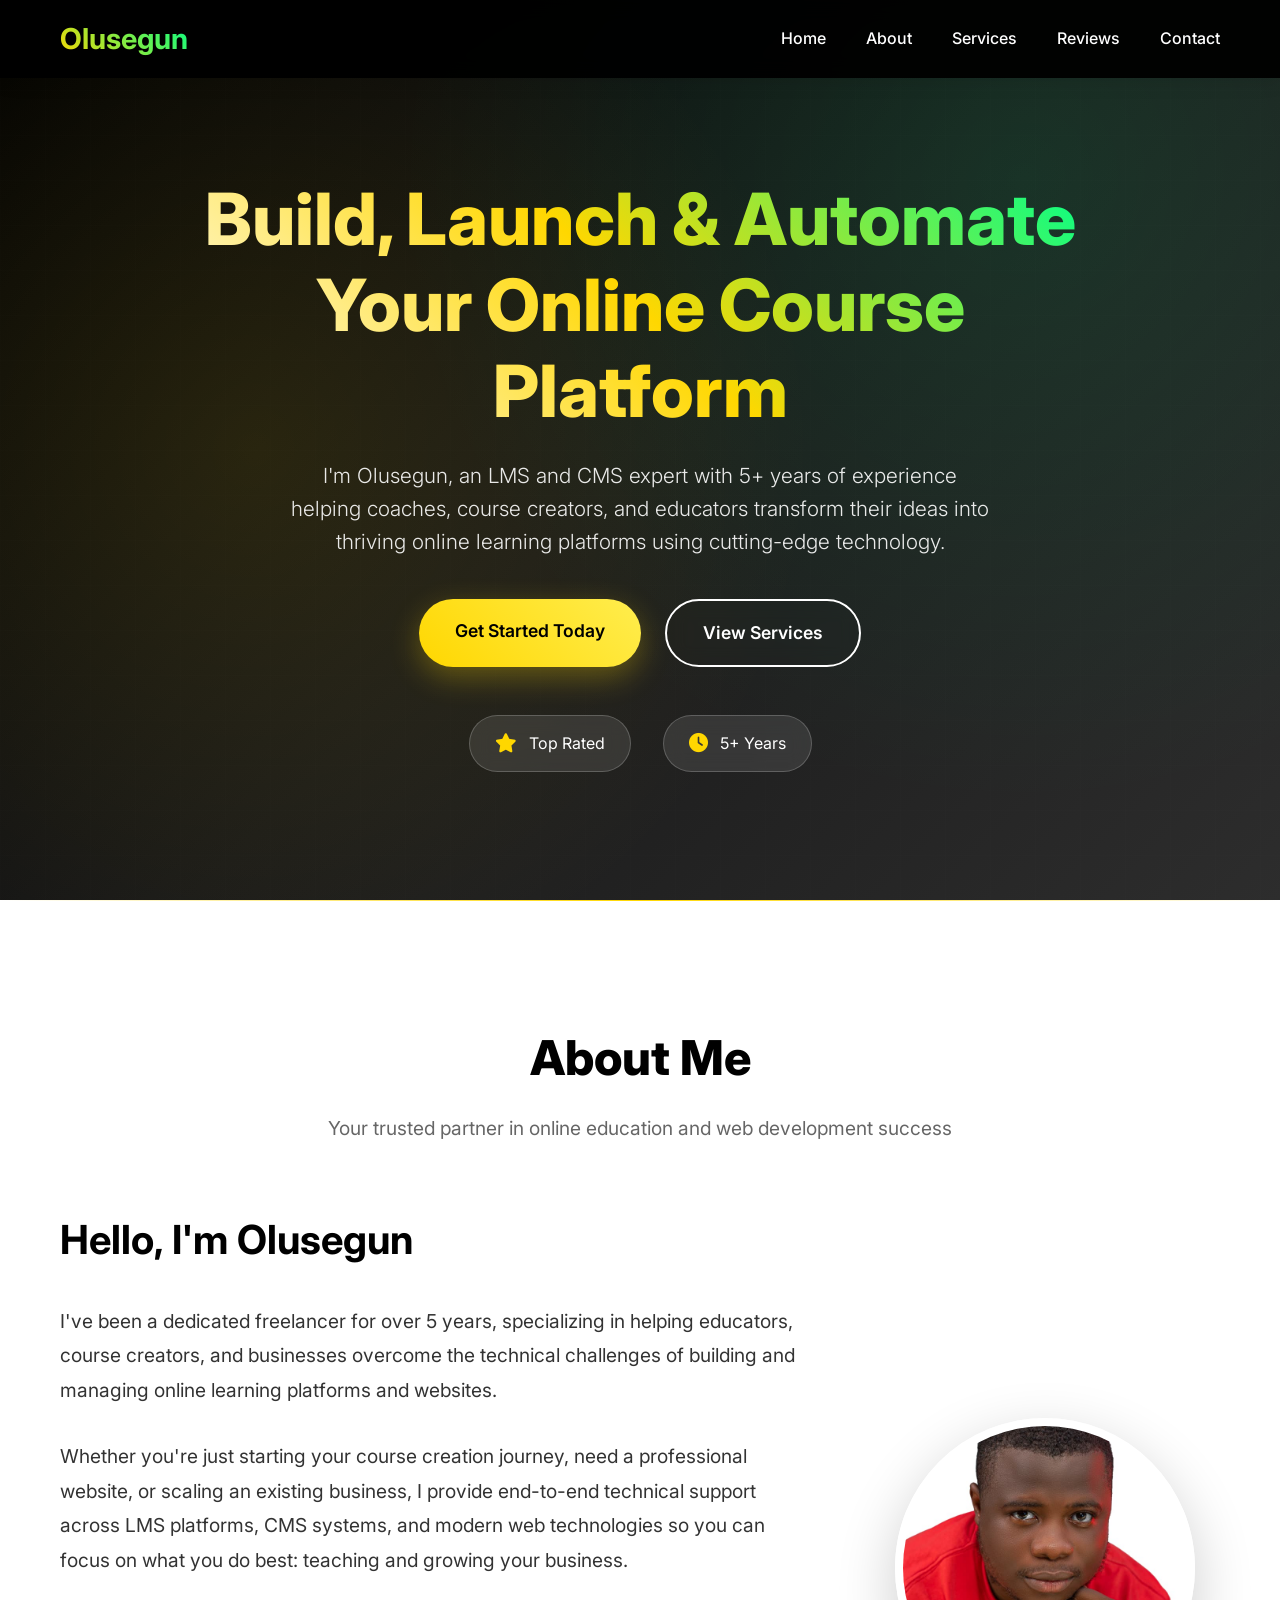
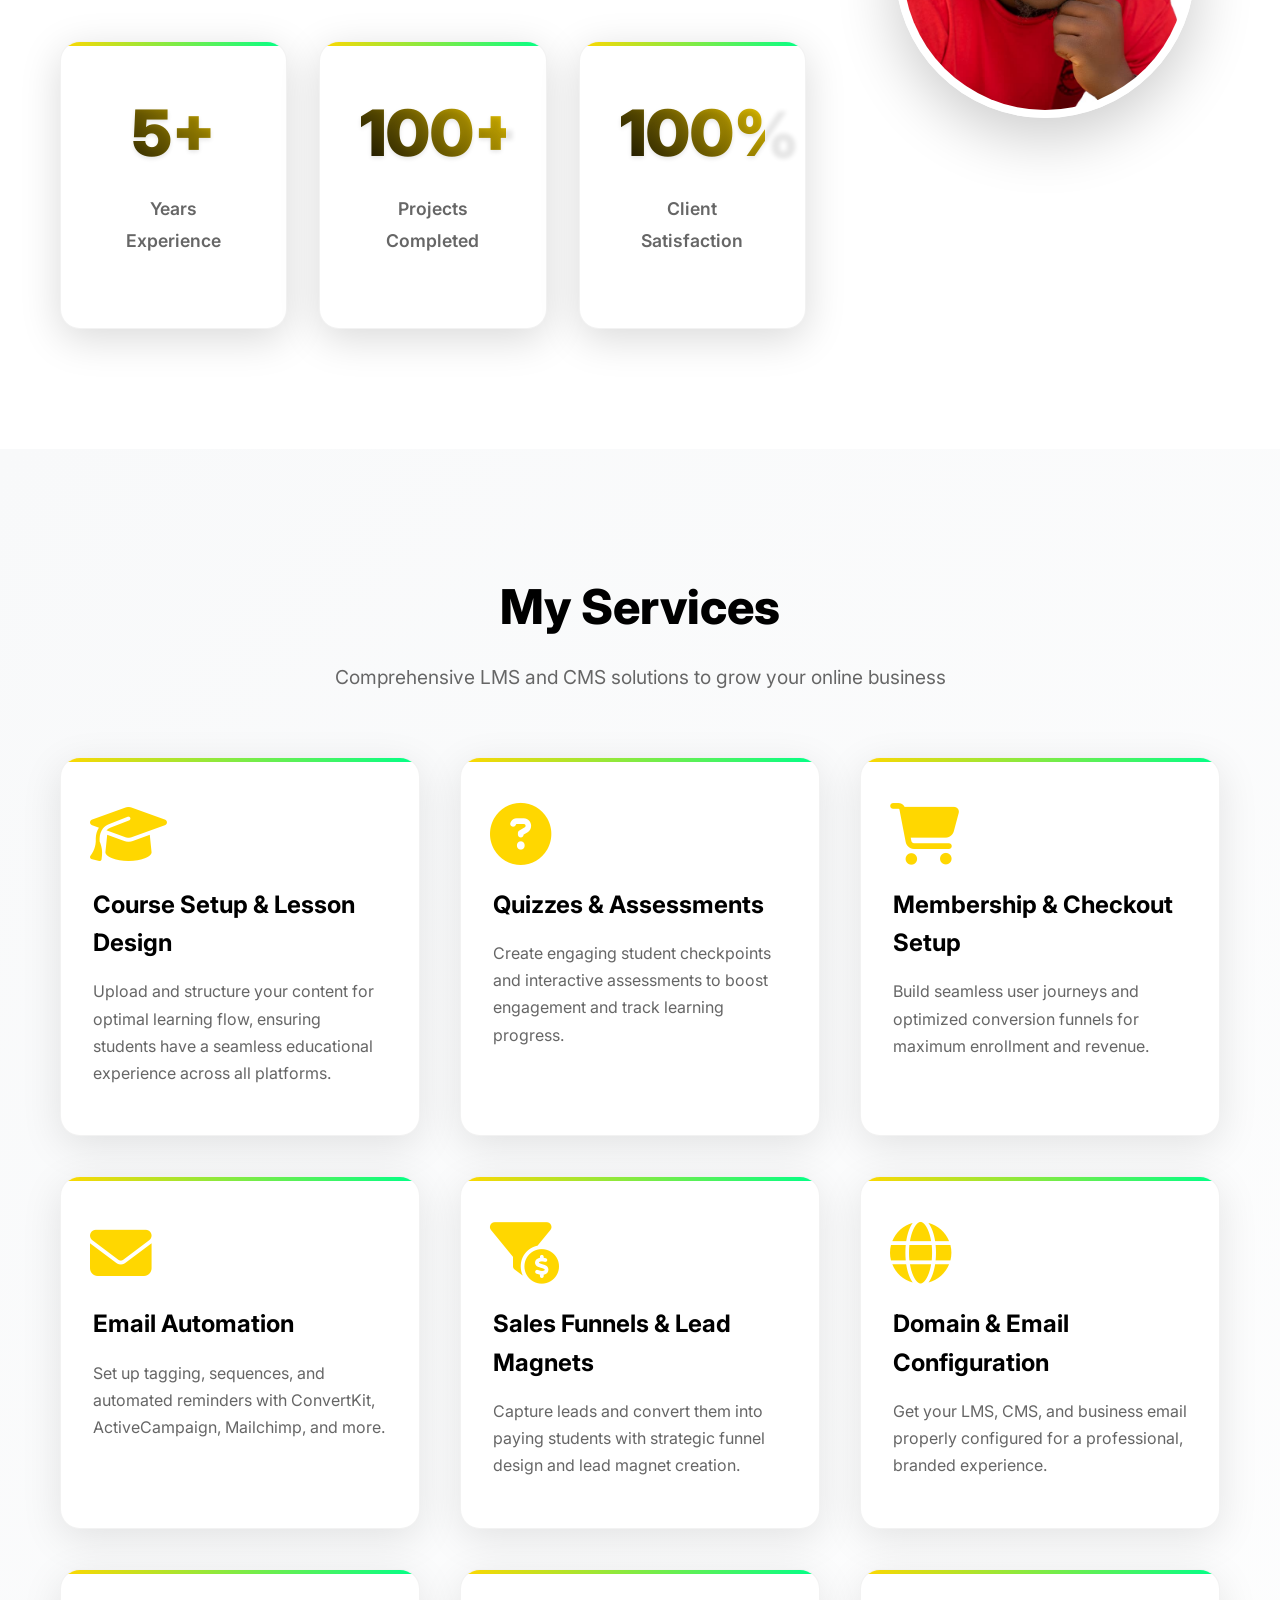
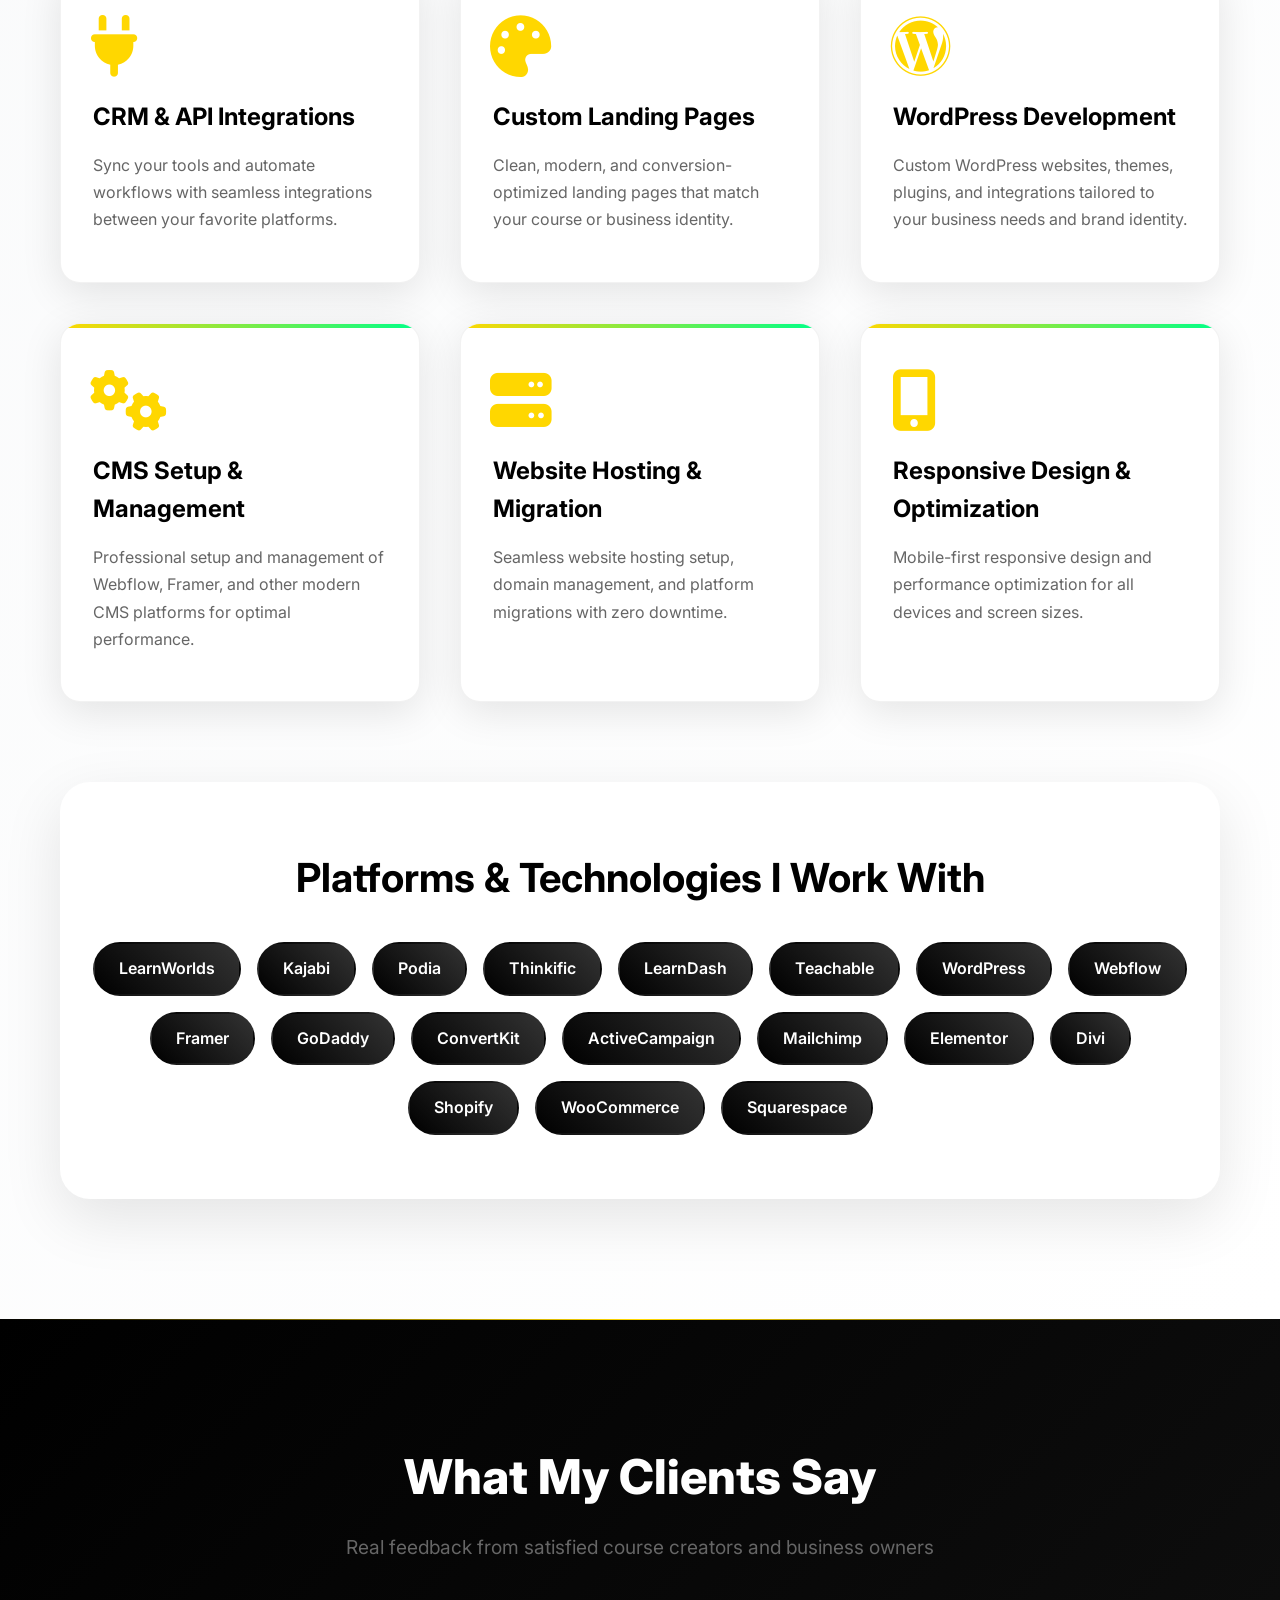
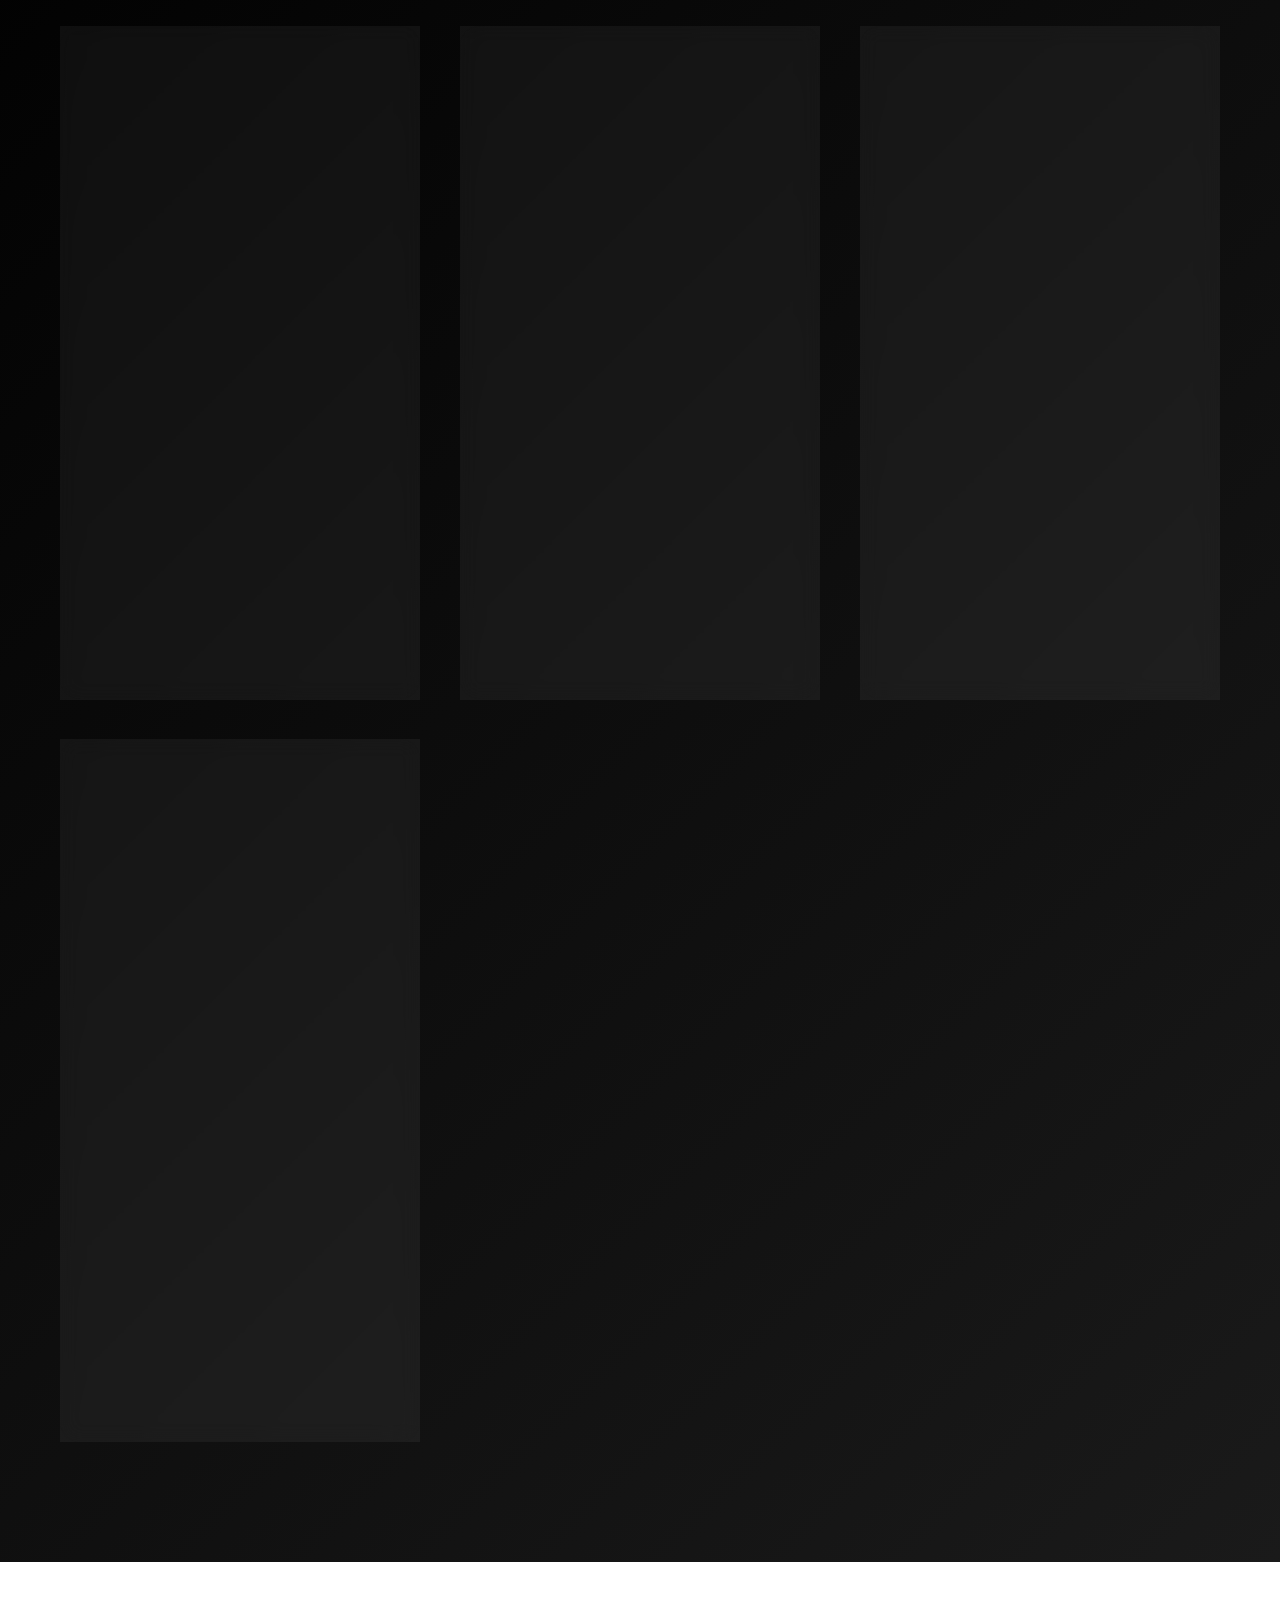
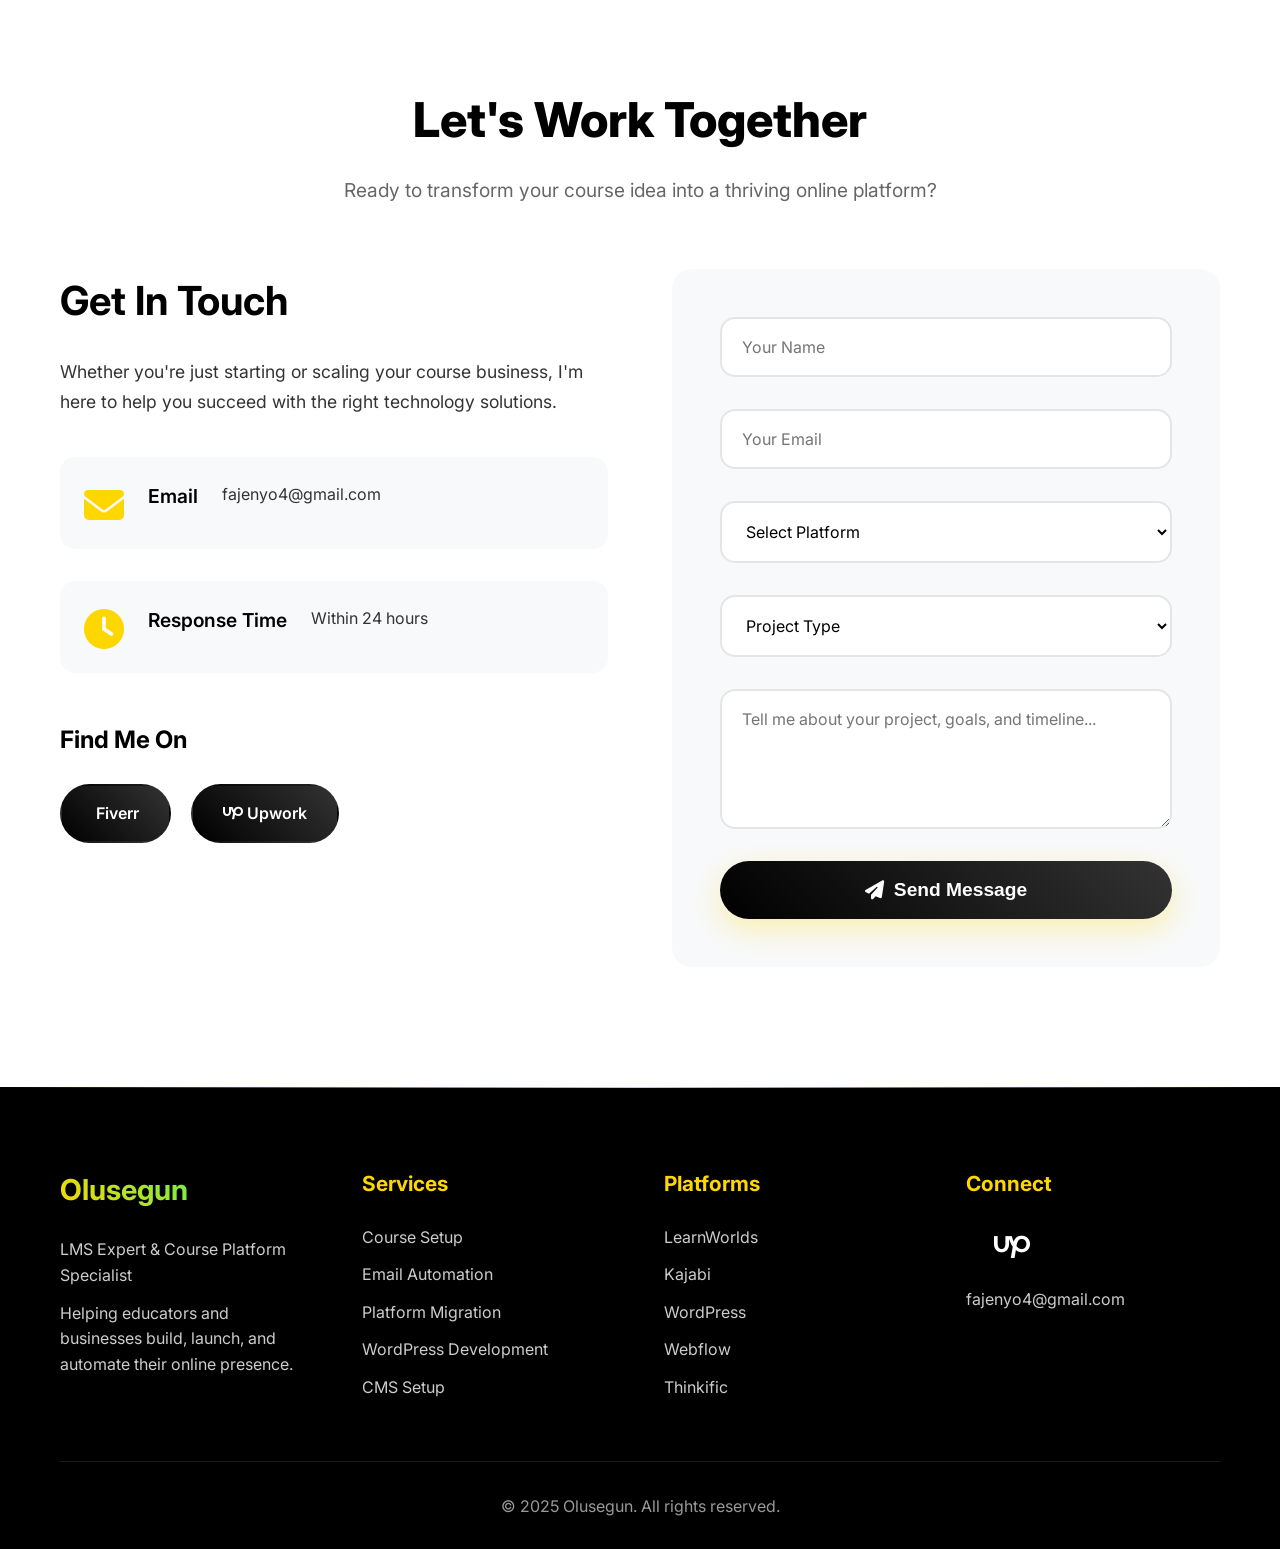
==== commit 6629cc4d: "Added CMS services and platforms - WordPress, Webflow, Framer, GoDaddy" ====
--- a/index.html
+++ b/index.html
@@ -30,7 +30,7 @@
         <div class="container">
             <div class="hero-content">
                 <h1>Build, Launch & Automate Your Online Course Platform</h1>
-                <p>I'm Olusegun, an LMS expert with 5+ years of experience helping coaches, course creators, and educators transform their ideas into thriving online learning platforms.</p>
+                <p>I'm Olusegun, an LMS and CMS expert with 5+ years of experience helping coaches, course creators, and educators transform their ideas into thriving online learning platforms using cutting-edge technology.</p>
                 <div class="hero-buttons">
                     <a href="#contact" class="btn-primary">Get Started Today</a>
                     <a href="#services" class="btn-secondary">View Services</a>
@@ -46,15 +46,15 @@
     <section id="about" class="about">
         <div class="container">
             <h2>About Me</h2>
-            <p class="subtitle">Your trusted partner in online education success</p>
+            <p class="subtitle">Your trusted partner in online education and web development success</p>
             <div class="about-content">
                 <div class="about-text">
                     <h3>Hello, I'm Olusegun</h3>
-                    <p>I've been a dedicated freelancer for over 5 years, specializing in helping educators and course creators overcome the technical challenges of building and managing online learning platforms.</p>
-                    <p>Whether you're just starting your course creation journey or scaling an existing business, I provide end-to-end admin and tech support so you can focus on what you do best: teaching and inspiring your students.</p>
+                    <p>I've been a dedicated freelancer for over 5 years, specializing in helping educators, course creators, and businesses overcome the technical challenges of building and managing online learning platforms and websites.</p>
+                    <p>Whether you're just starting your course creation journey, need a professional website, or scaling an existing business, I provide end-to-end technical support across LMS platforms, CMS systems, and modern web technologies so you can focus on what you do best: teaching and growing your business.</p>
                     <div class="stats">
                         <div><h4>5+</h4><p>Years Experience</p></div>
-                        <div><h4>50+</h4><p>Platforms Built</p></div>
+                        <div><h4>100+</h4><p>Projects Completed</p></div>
                         <div><h4>100%</h4><p>Client Satisfaction</p></div>
                     </div>
                 </div>
@@ -68,12 +68,12 @@
     <section id="services" class="services">
         <div class="container">
             <h2>My Services</h2>
-            <p class="subtitle">Comprehensive LMS solutions to grow your online course business</p>
+            <p class="subtitle">Comprehensive LMS and CMS solutions to grow your online business</p>
             <div class="services-grid">
                 <div class="service-card">
                     <i class="fas fa-graduation-cap"></i>
                     <h3>Course Setup & Lesson Design</h3>
-                    <p>Upload and structure your content for optimal learning flow, ensuring students have a seamless educational experience.</p>
+                    <p>Upload and structure your content for optimal learning flow, ensuring students have a seamless educational experience across all platforms.</p>
                 </div>
                 <div class="service-card">
                     <i class="fas fa-question-circle"></i>
@@ -98,7 +98,7 @@
                 <div class="service-card">
                     <i class="fas fa-globe"></i>
                     <h3>Domain & Email Configuration</h3>
-                    <p>Get your LMS and business email properly configured for a professional, branded experience.</p>
+                    <p>Get your LMS, CMS, and business email properly configured for a professional, branded experience.</p>
                 </div>
                 <div class="service-card">
                     <i class="fas fa-plug"></i>
@@ -110,9 +110,29 @@
                     <h3>Custom Landing Pages</h3>
                     <p>Clean, modern, and conversion-optimized landing pages that match your course or business identity.</p>
                 </div>
+                <div class="service-card">
+                    <i class="fab fa-wordpress"></i>
+                    <h3>WordPress Development</h3>
+                    <p>Custom WordPress websites, themes, plugins, and integrations tailored to your business needs and brand identity.</p>
+                </div>
+                <div class="service-card">
+                    <i class="fas fa-cogs"></i>
+                    <h3>CMS Setup & Management</h3>
+                    <p>Professional setup and management of Webflow, Framer, and other modern CMS platforms for optimal performance.</p>
+                </div>
+                <div class="service-card">
+                    <i class="fas fa-server"></i>
+                    <h3>Website Hosting & Migration</h3>
+                    <p>Seamless website hosting setup, domain management, and platform migrations with zero downtime.</p>
+                </div>
+                <div class="service-card">
+                    <i class="fas fa-mobile-alt"></i>
+                    <h3>Responsive Design & Optimization</h3>
+                    <p>Mobile-first responsive design and performance optimization for all devices and screen sizes.</p>
+                </div>
             </div>
             <div class="platforms">
-                <h3>Platforms I Work With</h3>
+                <h3>Platforms & Technologies I Work With</h3>
                 <div class="platform-tags">
                     <span>LearnWorlds</span>
                     <span>Kajabi</span>
@@ -120,9 +140,18 @@
                     <span>Thinkific</span>
                     <span>LearnDash</span>
                     <span>Teachable</span>
+                    <span>WordPress</span>
+                    <span>Webflow</span>
+                    <span>Framer</span>
+                    <span>GoDaddy</span>
                     <span>ConvertKit</span>
                     <span>ActiveCampaign</span>
                     <span>Mailchimp</span>
+                    <span>Elementor</span>
+                    <span>Divi</span>
+                    <span>Shopify</span>
+                    <span>WooCommerce</span>
+                    <span>Squarespace</span>
                 </div>
             </div>
         </div>
@@ -131,18 +160,18 @@
     <section id="testimonials" class="testimonials">
         <div class="container">
             <h2>What My Clients Say</h2>
-            <p class="subtitle">Real feedback from satisfied course creators</p>
+            <p class="subtitle">Real feedback from satisfied course creators and business owners</p>
             <div class="testimonials-grid">
                 <div class="testimonial">
                     <div class="stars">★★★★★</div>
-                    <p>"Olusegun was absolutely fantastic to work with! He set up my entire Kajabi platform from scratch and made the process so smooth. His attention to detail and communication throughout the project was outstanding."</p>
-                    <strong>Sarah M.</strong>
+                    <p>"This freelancer exceeded our expectations by ensuring that our course was successfully uploaded and that we could start receiving payments. He took the initiative to host a Zoom meeting with us, which helped me understand the various components of the coursework. Although this was not a requirement of the order, his willingness to go the extra mile was greatly appreciated. I will definitely hire him again for any course-related work"</p>
+                    <strong>lmbeach</strong>
                     <span>Course Creator</span>
                 </div>
                 <div class="testimonial">
                     <div class="stars">★★★★★</div>
-                    <p>"Professional, reliable, and incredibly knowledgeable about LMS platforms. He helped me migrate from Teachable to LearnWorlds and the transition was seamless. Highly recommend!"</p>
-                    <strong>Michael R.</strong>
+                    <p>"Olusegun, took up a project that was behind schedule and helped deliver it in time. The level of detail and respect for time is admirable. Happy to continue working with him, now and on future projects"</p>
+                    <strong>Makumbam</strong>
                     <span>Online Educator</span>
                 </div>
                 <div class="testimonial">
@@ -150,6 +179,12 @@
                     <p>"Olusegun exceeded my expectations. He not only set up my Thinkific platform but also created beautiful landing pages and automated my email sequences. My course sales have increased significantly!"</p>
                     <strong>Jennifer L.</strong>
                     <span>Business Coach</span>
+                </div>
+                <div class="testimonial">
+                    <div class="stars">★★★★★</div>
+                    <p>"It was really great working with Olusegun to get my LearnWorlds site up and running. I had finished the content of my course but I needed help with the administration of the site to make sure the payments were smooth and the site was working well. It would have taken me a lot of time to work through it myself and I would not have been sure I was doing things correctly. Olusegun was very helpful, very responsive, and very lovely to work with. Thank you so much Olusegun"</p>
+                    <strong>Markandmon</strong>
+                    <span>Business Owner</span>
                 </div>
             </div>
         </div>
@@ -162,7 +197,7 @@
             <div class="contact-grid">
                 <div class="contact-info">
                     <h3>Get In Touch</h3>
-                    <p>Whether you're just starting or scaling your course business, I'm here to help you succeed.</p>
+                    <p>Whether you're just starting or scaling your course business, I'm here to help you succeed with the right technology solutions.</p>
                     <div class="contact-methods">
                         <div><i class="fas fa-envelope"></i><div><h4>Email</h4><p>fajenyo4@gmail.com</p></div></div>
                         <div><i class="fas fa-clock"></i><div><h4>Response Time</h4><p>Within 24 hours</p></div></div>
@@ -188,6 +223,10 @@
                         <option>Teachable</option>
                         <option>Podia</option>
                         <option>LearnDash</option>
+                        <option>WordPress</option>
+                        <option>Webflow</option>
+                        <option>Framer</option>
+                        <option>GoDaddy</option>
                         <option>Other</option>
                     </select>
                     <select name="project" required>
@@ -196,6 +235,9 @@
                         <option>Platform Migration</option>
                         <option>Email Automation</option>
                         <option>Landing Page Design</option>
+                        <option>WordPress Development</option>
+                        <option>CMS Setup</option>
+                        <option>Website Hosting</option>
                         <option>CRM Integration</option>
                         <option>Consultation</option>
                         <option>Other</option>
@@ -213,21 +255,23 @@
                 <div>
                     <h3>Olusegun</h3>
                     <p>LMS Expert & Course Platform Specialist</p>
-                    <p>Helping educators build, launch, and automate their online learning platforms.</p>
+                    <p>Helping educators and businesses build, launch, and automate their online presence.</p>
                 </div>
                 <div>
                     <h4>Services</h4>
                     <p>Course Setup</p>
                     <p>Email Automation</p>
                     <p>Platform Migration</p>
-                    <p>Landing Pages</p>
+                    <p>WordPress Development</p>
+                    <p>CMS Setup</p>
                 </div>
                 <div>
                     <h4>Platforms</h4>
                     <p>LearnWorlds</p>
                     <p>Kajabi</p>
+                    <p>WordPress</p>
+                    <p>Webflow</p>
                     <p>Thinkific</p>
-                    <p>Teachable</p>
                 </div>
                 <div>
                     <h4>Connect</h4>
--- a/styles.css
+++ b/styles.css
@@ -40,6 +40,11 @@
     z-index: 1000;
     padding: 1rem 0;
     transition: all 0.3s ease;
+    transform: translateY(0);
+}
+
+.navbar.hidden {
+    transform: translateY(-100%);
 }
 
 .navbar .container {
@@ -116,7 +121,7 @@
     align-items: center;
     position: relative;
     overflow: hidden;
-    padding-top: 80px; /* Add padding to account for fixed navbar */
+    padding-top: 80px;
 }
 
 .hero::before {
@@ -136,7 +141,7 @@
     text-align: center;
     max-width: 900px;
     margin: 0 auto;
-    padding: 2rem 0; /* Add padding for better spacing */
+    padding: 2rem 0;
 }
 
 .hero h1 {
@@ -207,8 +212,8 @@
     gap: 2rem;
     justify-content: center;
     flex-wrap: wrap;
-    margin-top: 2rem; /* Add margin to separate from buttons */
-    padding-bottom: 2rem; /* Add padding at bottom */
+    margin-top: 2rem;
+    padding-bottom: 2rem;
 }
 
 .badges div {
@@ -337,7 +342,7 @@
     padding: 2.5rem;
     background: var(--white);
     border-radius: 20px;
-    box-shadow: 0 10px 40px rgba(0, 0, 0, 0.1);
+    box-shadow: 0 10px 40px rgba(0, 0, 0, 0.15);
     border: 1px solid rgba(0, 0, 0, 0.05);
     transition: all 0.3s ease;
     position: relative;
@@ -356,22 +361,24 @@
 
 .stats div:hover {
     transform: translateY(-10px);
-    box-shadow: 0 20px 60px rgba(0, 0, 0, 0.15);
+    box-shadow: 0 20px 60px rgba(0, 0, 0, 0.2);
 }
 
 .stats h4 {
-    font-size: 3.5rem;
-    font-weight: 800;
+    font-size: 4rem;
+    font-weight: 900;
     margin-bottom: 0.5rem;
     background: linear-gradient(45deg, var(--primary), var(--secondary));
     -webkit-background-clip: text;
     -webkit-text-fill-color: transparent;
     background-clip: text;
+    text-shadow: 0 2px 4px rgba(0, 0, 0, 0.1);
 }
 
 .stats p {
     color: var(--text-light);
-    font-weight: 500;
+    font-weight: 600;
+    font-size: 1.1rem;
 }
 
 /* Services Section */
@@ -405,6 +412,13 @@
     position: relative;
     overflow: hidden;
     border: 1px solid rgba(0, 0, 0, 0.05);
+    opacity: 0;
+    transform: translateY(30px);
+}
+
+.service-card.animate {
+    opacity: 1;
+    transform: translateY(0);
 }
 
 .service-card::before {
@@ -419,7 +433,8 @@
     transition: transform 0.3s ease;
 }
 
-.service-card:hover::before {
+.service-card:hover::before,
+.service-card.animate::before {
     transform: scaleX(1);
 }
 
@@ -435,7 +450,8 @@
     transition: all 0.3s ease;
 }
 
-.service-card:hover i {
+.service-card:hover i,
+.service-card.animate i {
     transform: scale(1.1);
     color: var(--secondary);
 }
@@ -592,13 +608,20 @@
     font-weight: 700;
 }
 
+.contact-info p {
+    font-size: 1.1rem;
+    margin-bottom: 2rem;
+    color: var(--text);
+    line-height: 1.7;
+}
+
 .contact-methods {
     margin: 2.5rem 0;
 }
 
 .contact-methods div {
     display: flex;
-    align-items: center;
+    align-items: flex-start;
     gap: 1.5rem;
     margin-bottom: 2rem;
     padding: 1.5rem;
@@ -615,6 +638,33 @@
 .contact-methods i {
     font-size: 2.5rem;
     color: var(--secondary);
+    margin-top: 0.25rem;
+    flex-shrink: 0;
+}
+
+.contact-methods div div {
+    flex: 1;
+    padding: 0;
+    background: transparent;
+    margin: 0;
+}
+
+.contact-methods div div:hover {
+    background: transparent;
+    transform: none;
+}
+
+.contact-methods h4 {
+    font-size: 1.2rem;
+    margin-bottom: 0.5rem;
+    color: var(--primary);
+    font-weight: 600;
+}
+
+.contact-methods p {
+    margin: 0;
+    color: var(--text);
+    font-size: 1rem;
 }
 
 .platform-links {
@@ -788,7 +838,7 @@
     }
 
     .hero {
-        padding-top: 100px; /* More padding on mobile */
+        padding-top: 100px;
         min-height: 100vh;
     }
 
@@ -797,7 +847,7 @@
     }
 
     .hero-content {
-        padding: 1rem 0 2rem; /* Better mobile padding */
+        padding: 1rem 0 2rem;
     }
 
     .badges {
@@ -822,8 +872,48 @@
         gap: 1.5rem;
     }
 
+    .stats h4 {
+        font-size: 3.5rem;
+    }
+
     .contact-grid {
         grid-template-columns: 1fr;
+        gap: 3rem;
+    }
+
+    .contact-info h3 {
+        font-size: 2rem;
+    }
+
+    .contact-info p {
+        font-size: 1rem;
+        margin-bottom: 1.5rem;
+    }
+
+    .contact-methods {
+        margin: 2rem 0;
+    }
+
+    .contact-methods div {
+        padding: 1.25rem;
+        margin-bottom: 1.5rem;
+    }
+
+    .contact-methods i {
+        font-size: 2rem;
+        margin-top: 0;
+    }
+
+    .contact-methods h4 {
+        font-size: 1.1rem;
+    }
+
+    .contact-methods p {
+        font-size: 0.95rem;
+    }
+
+    .contact-form {
+        padding: 2rem;
     }
 
     .platform-tags {
@@ -841,6 +931,10 @@
         gap: 2rem;
     }
 
+    .service-card {
+        padding: 2.5rem 1.5rem;
+    }
+
     .testimonials-grid {
         grid-template-columns: 1fr;
         gap: 2rem;
@@ -891,6 +985,22 @@
 
     .testimonials h2 {
         font-size: 2.5rem;
+    }
+
+    .stats h4 {
+        font-size: 3rem;
+    }
+
+    .contact-form {
+        padding: 1.5rem;
+    }
+
+    .contact-methods div {
+        padding: 1rem;
+    }
+
+    .contact-methods i {
+        font-size: 1.8rem;
     }
 }
 
@@ -908,4 +1018,16 @@
 
 .fade-in-up {
     animation: fadeInUp 0.8s ease forwards;
+}
+
+/* Mobile scroll animation delays */
+@media (max-width: 768px) {
+    .service-card:nth-child(1) { animation-delay: 0.1s; }
+    .service-card:nth-child(2) { animation-delay: 0.2s; }
+    .service-card:nth-child(3) { animation-delay: 0.3s; }
+    .service-card:nth-child(4) { animation-delay: 0.4s; }
+    .service-card:nth-child(5) { animation-delay: 0.5s; }
+    .service-card:nth-child(6) { animation-delay: 0.6s; }
+    .service-card:nth-child(7) { animation-delay: 0.7s; }
+    .service-card:nth-child(8) { animation-delay: 0.8s; }
 }
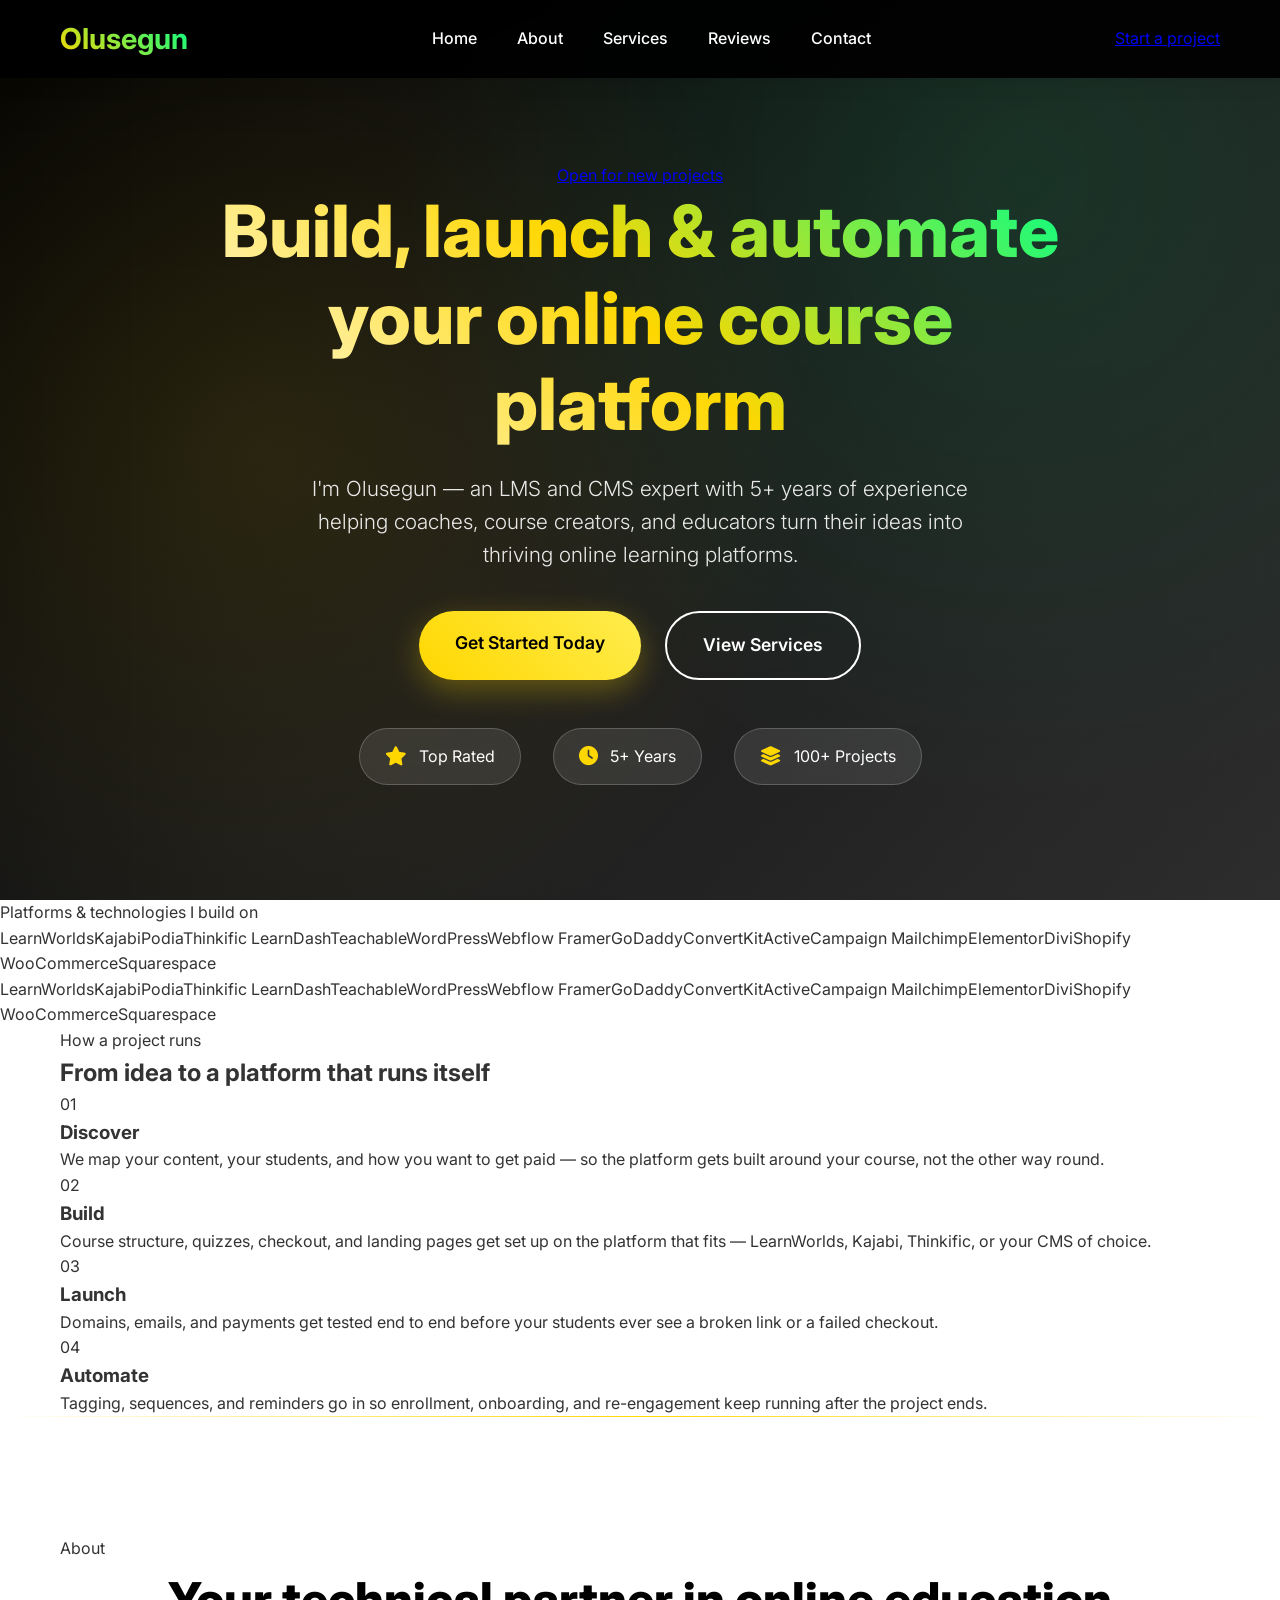
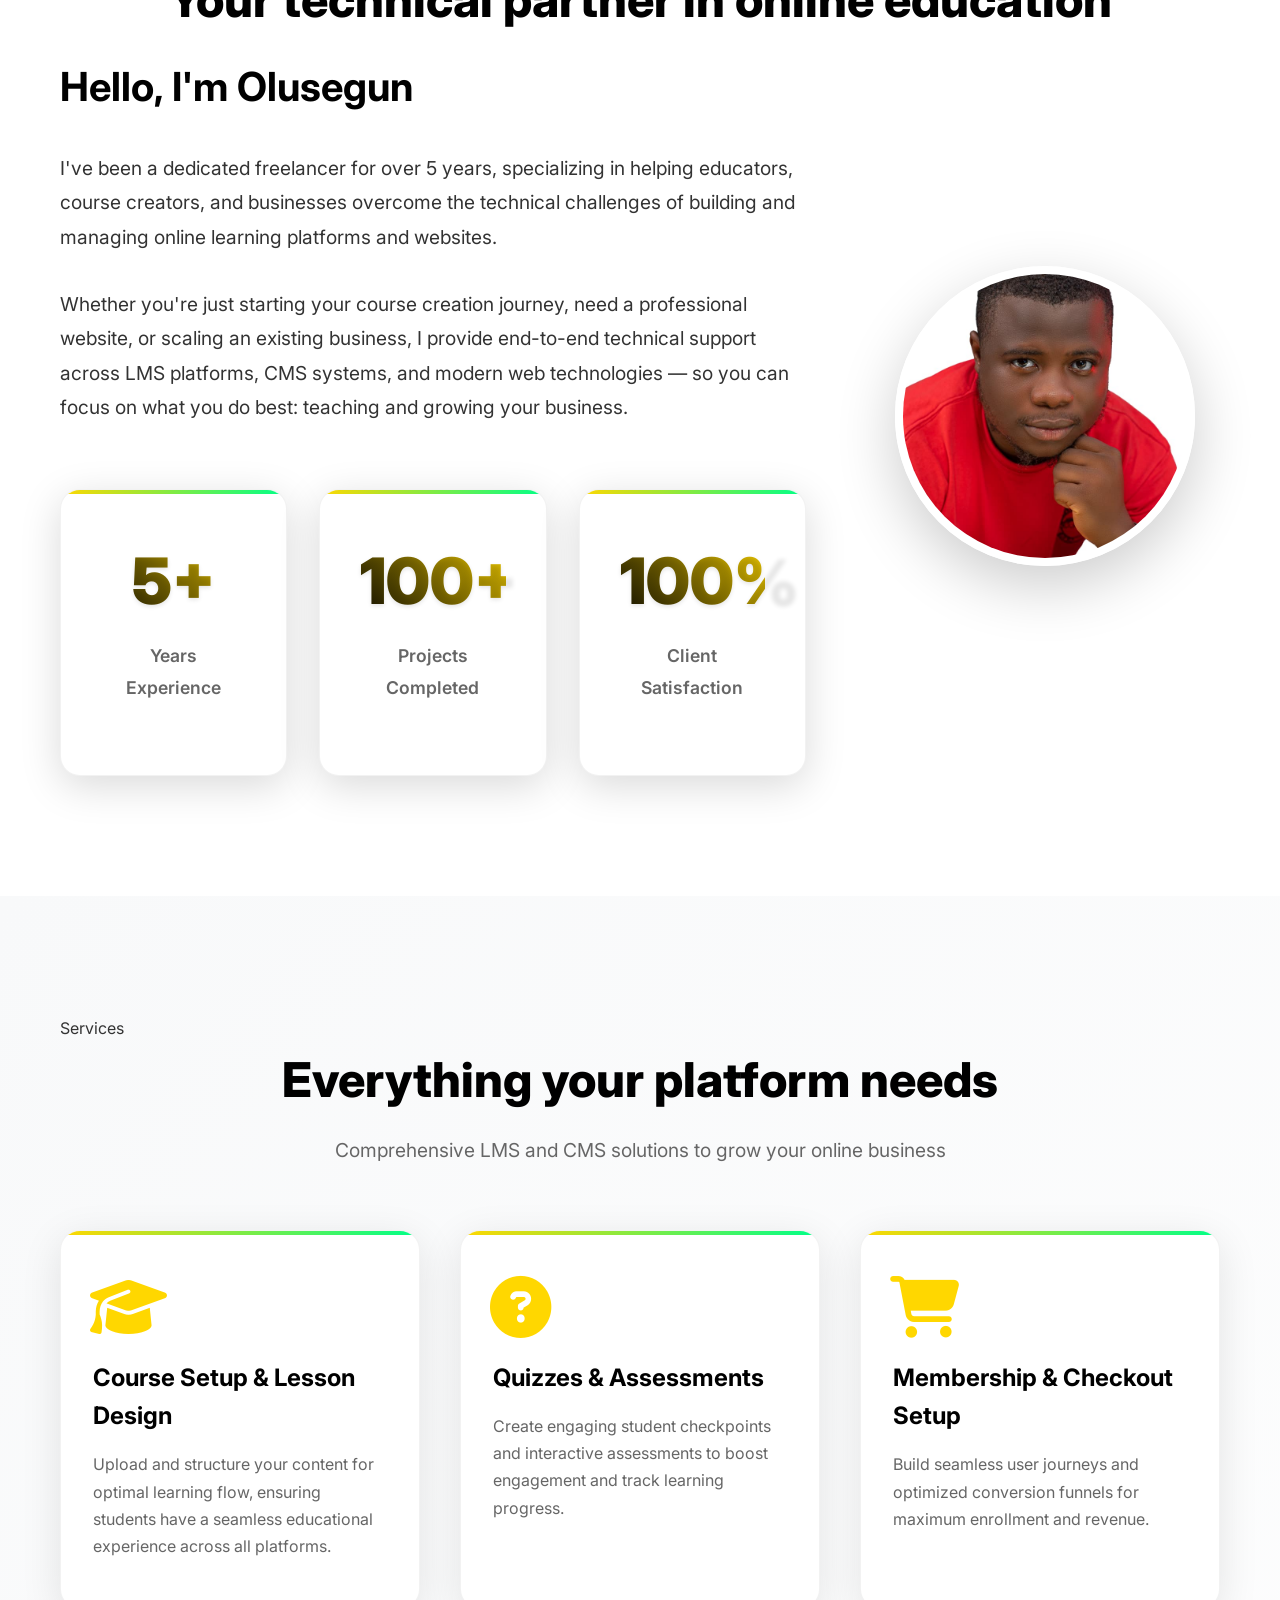
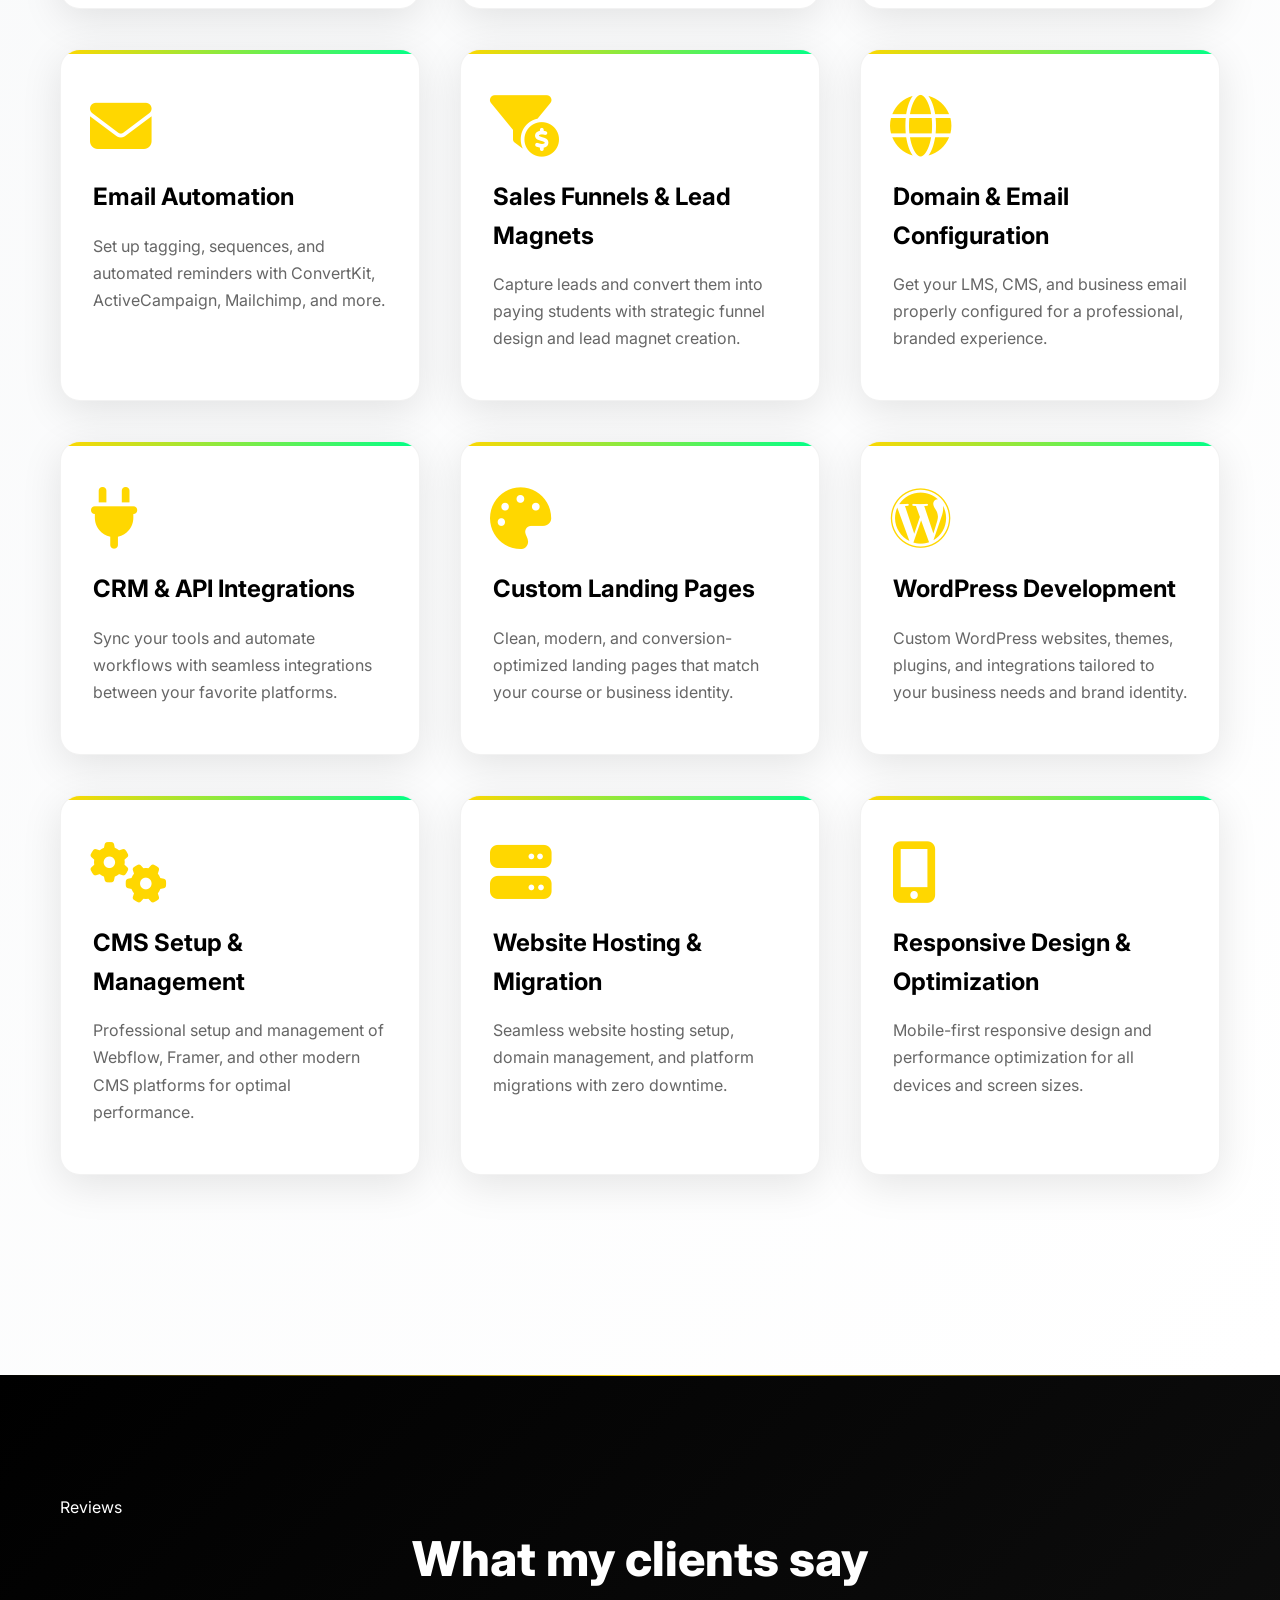
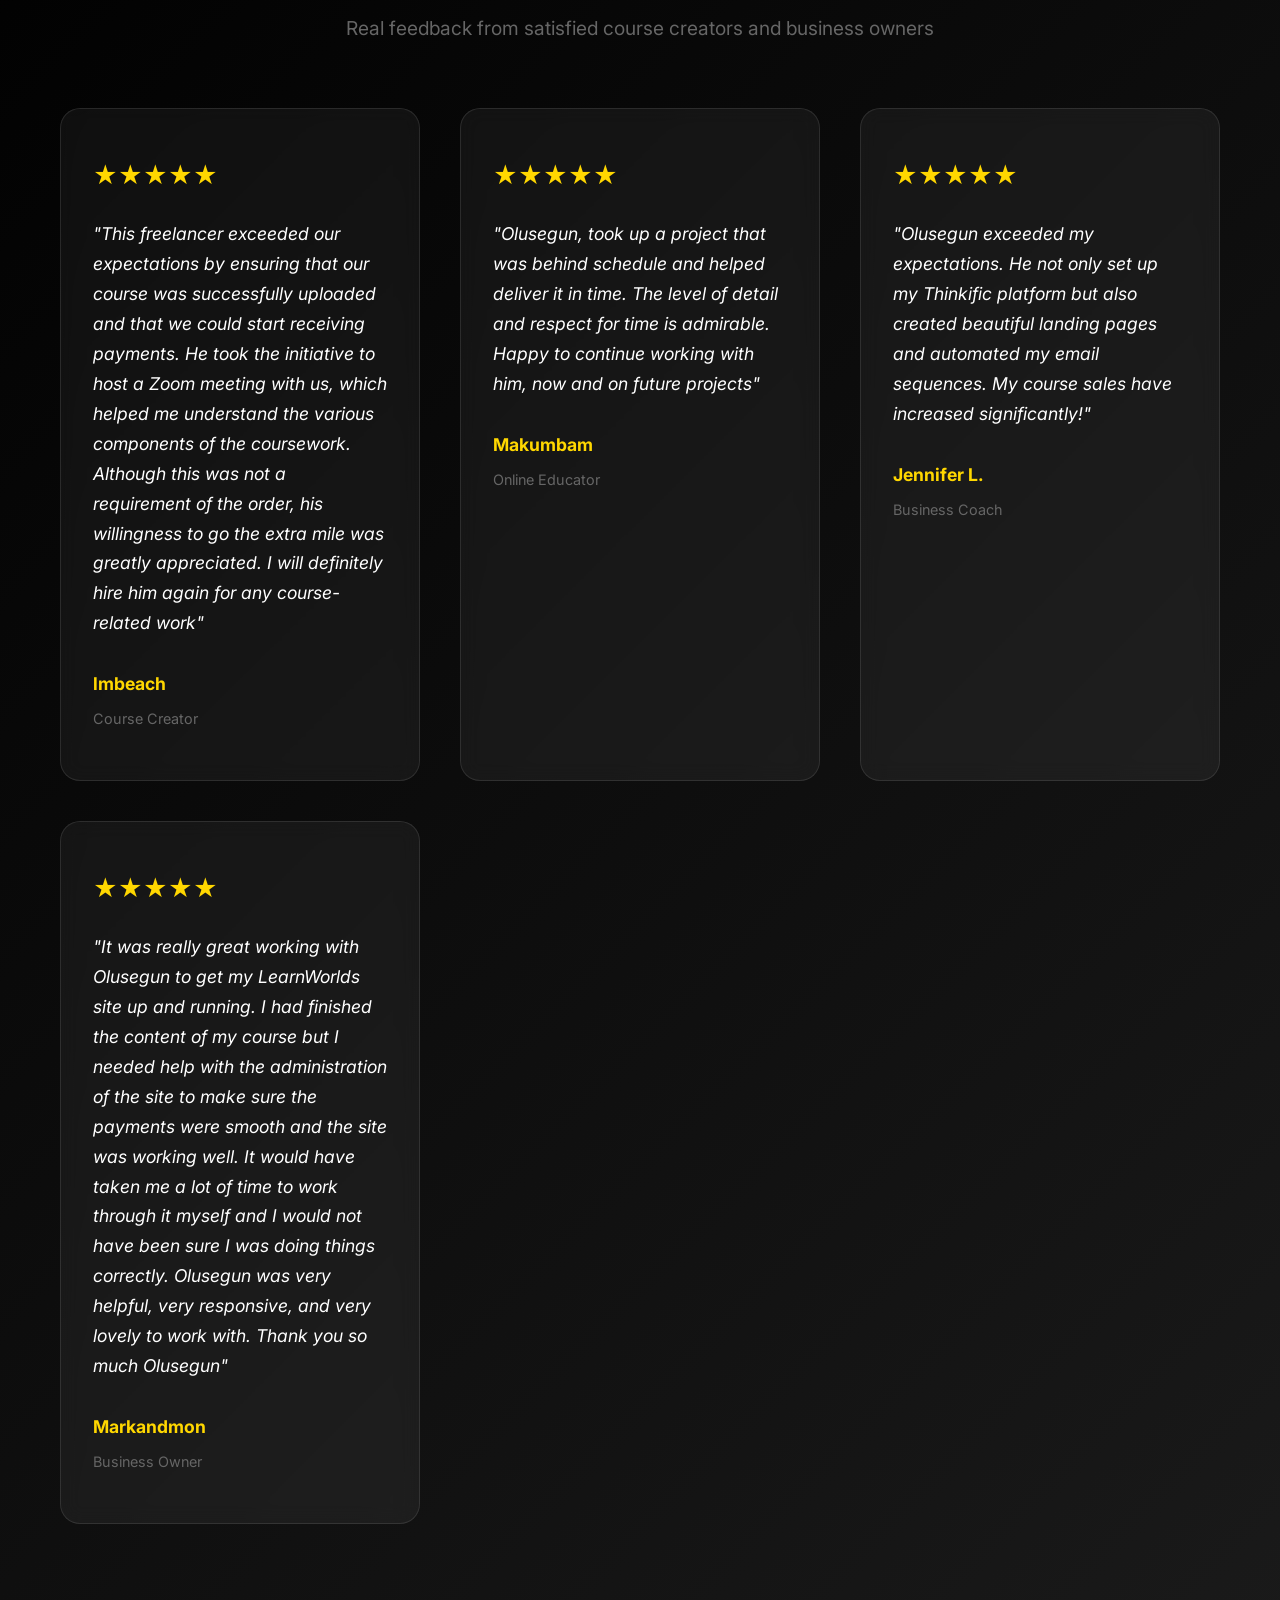
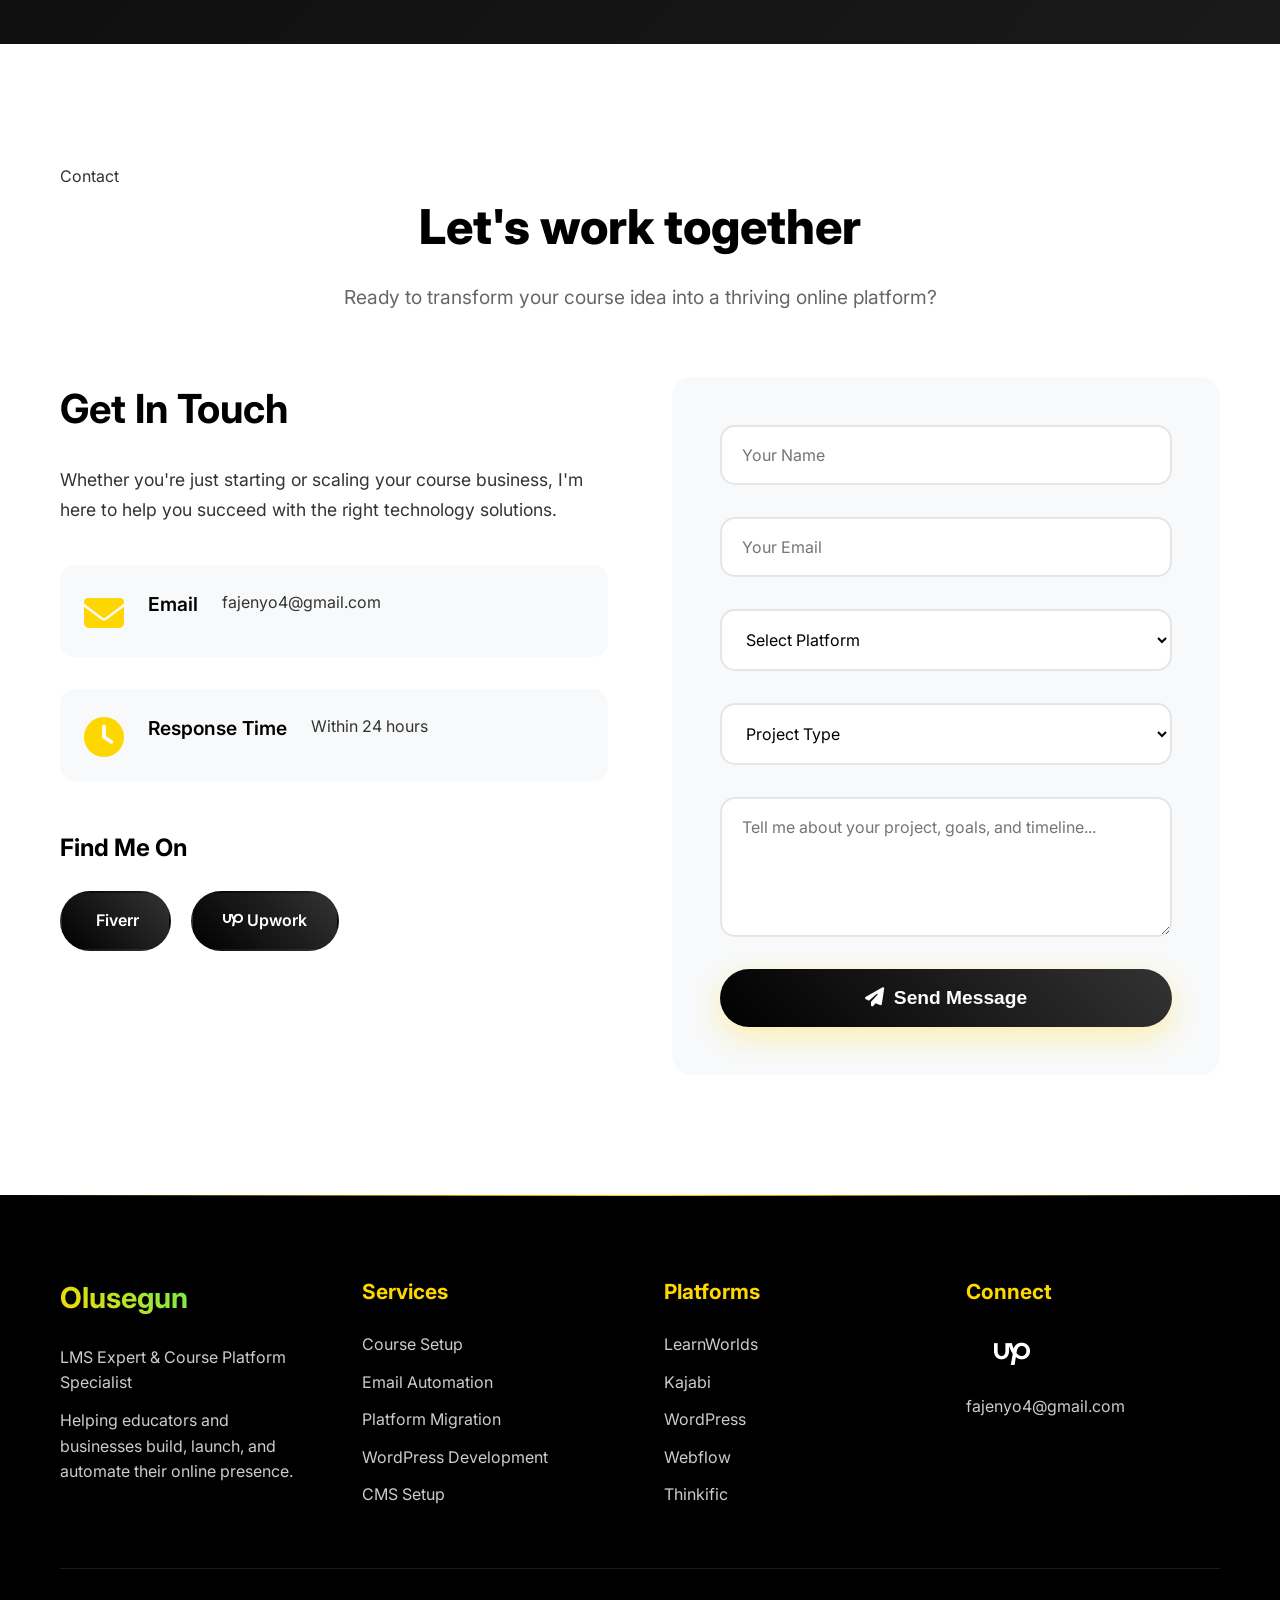
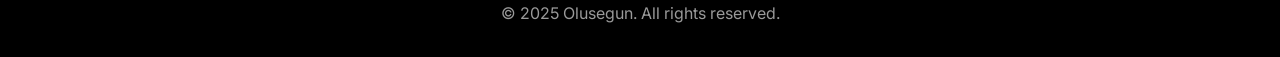
==== commit 186ccb72: "Update index.html" ====
--- a/index.html
+++ b/index.html
@@ -3,11 +3,14 @@
 <head>
     <meta charset="UTF-8">
     <meta name="viewport" content="width=device-width, initial-scale=1.0">
-    <title>Olusegun - LMS Expert & Course Platform Specialist</title>
+    <title>Olusegun — LMS Expert & Course Platform Specialist</title>
     <meta name="description" content="Professional LMS expert helping course creators build, launch, and automate their online learning platforms.">
+    <meta name="theme-color" content="#08080a">
+    <link rel="preconnect" href="https://fonts.googleapis.com">
+    <link rel="preconnect" href="https://fonts.gstatic.com" crossorigin>
+    <link href="https://fonts.googleapis.com/css2?family=Space+Grotesk:wght@500;600;700&family=Inter:wght@300;400;500;600;700&display=swap" rel="stylesheet">
+    <link rel="stylesheet" href="https://cdnjs.cloudflare.com/ajax/libs/font-awesome/6.4.0/css/all.min.css">
     <link rel="stylesheet" href="styles.css">
-    <link href="https://fonts.googleapis.com/css2?family=Inter:wght@300;400;500;600;700;800&display=swap" rel="stylesheet">
-    <link rel="stylesheet" href="https://cdnjs.cloudflare.com/ajax/libs/font-awesome/6.4.0/css/all.min.css">
 </head>
 <body>
     <nav class="navbar">
@@ -20,6 +23,7 @@
                 <a href="#testimonials">Reviews</a>
                 <a href="#contact">Contact</a>
             </div>
+            <a href="#contact" class="nav-cta">Start a project</a>
             <div class="nav-toggle" id="navToggle">
                 <span></span><span></span><span></span>
             </div>
@@ -29,8 +33,11 @@
     <section id="home" class="hero">
         <div class="container">
             <div class="hero-content">
-                <h1>Build, Launch & Automate Your Online Course Platform</h1>
-                <p>I'm Olusegun, an LMS and CMS expert with 5+ years of experience helping coaches, course creators, and educators transform their ideas into thriving online learning platforms using cutting-edge technology.</p>
+                <a href="#contact" class="eyebrow">
+                    <span class="eyebrow-dot"></span> Open for new projects
+                </a>
+                <h1>Build, launch &amp; automate your online course platform</h1>
+                <p>I'm Olusegun — an LMS and CMS expert with 5+ years of experience helping coaches, course creators, and educators turn their ideas into thriving online learning platforms.</p>
                 <div class="hero-buttons">
                     <a href="#contact" class="btn-primary">Get Started Today</a>
                     <a href="#services" class="btn-secondary">View Services</a>
@@ -38,6 +45,56 @@
                 <div class="badges">
                     <div><i class="fas fa-star"></i> Top Rated</div>
                     <div><i class="fas fa-clock"></i> 5+ Years</div>
+                    <div><i class="fas fa-layer-group"></i> 100+ Projects</div>
+                </div>
+            </div>
+        </div>
+    </section>
+
+    <section class="marquee-section">
+        <div class="marquee-label">Platforms &amp; technologies I build on</div>
+        <div class="marquee">
+            <div class="marquee-track">
+                <span>LearnWorlds</span><span>Kajabi</span><span>Podia</span><span>Thinkific</span>
+                <span>LearnDash</span><span>Teachable</span><span>WordPress</span><span>Webflow</span>
+                <span>Framer</span><span>GoDaddy</span><span>ConvertKit</span><span>ActiveCampaign</span>
+                <span>Mailchimp</span><span>Elementor</span><span>Divi</span><span>Shopify</span>
+                <span>WooCommerce</span><span>Squarespace</span>
+            </div>
+            <div class="marquee-track" aria-hidden="true">
+                <span>LearnWorlds</span><span>Kajabi</span><span>Podia</span><span>Thinkific</span>
+                <span>LearnDash</span><span>Teachable</span><span>WordPress</span><span>Webflow</span>
+                <span>Framer</span><span>GoDaddy</span><span>ConvertKit</span><span>ActiveCampaign</span>
+                <span>Mailchimp</span><span>Elementor</span><span>Divi</span><span>Shopify</span>
+                <span>WooCommerce</span><span>Squarespace</span>
+            </div>
+        </div>
+    </section>
+
+    <section class="process">
+        <div class="container">
+            <p class="eyebrow-label">How a project runs</p>
+            <h2>From idea to a platform that runs itself</h2>
+            <div class="process-grid">
+                <div class="process-step">
+                    <span class="process-index">01</span>
+                    <h3>Discover</h3>
+                    <p>We map your content, your students, and how you want to get paid — so the platform gets built around your course, not the other way round.</p>
+                </div>
+                <div class="process-step">
+                    <span class="process-index">02</span>
+                    <h3>Build</h3>
+                    <p>Course structure, quizzes, checkout, and landing pages get set up on the platform that fits — LearnWorlds, Kajabi, Thinkific, or your CMS of choice.</p>
+                </div>
+                <div class="process-step">
+                    <span class="process-index">03</span>
+                    <h3>Launch</h3>
+                    <p>Domains, emails, and payments get tested end to end before your students ever see a broken link or a failed checkout.</p>
+                </div>
+                <div class="process-step">
+                    <span class="process-index">04</span>
+                    <h3>Automate</h3>
+                    <p>Tagging, sequences, and reminders go in so enrollment, onboarding, and re-engagement keep running after the project ends.</p>
                 </div>
             </div>
         </div>
@@ -45,13 +102,13 @@
 
     <section id="about" class="about">
         <div class="container">
-            <h2>About Me</h2>
-            <p class="subtitle">Your trusted partner in online education and web development success</p>
+            <p class="eyebrow-label">About</p>
+            <h2>Your technical partner in online education</h2>
             <div class="about-content">
                 <div class="about-text">
                     <h3>Hello, I'm Olusegun</h3>
                     <p>I've been a dedicated freelancer for over 5 years, specializing in helping educators, course creators, and businesses overcome the technical challenges of building and managing online learning platforms and websites.</p>
-                    <p>Whether you're just starting your course creation journey, need a professional website, or scaling an existing business, I provide end-to-end technical support across LMS platforms, CMS systems, and modern web technologies so you can focus on what you do best: teaching and growing your business.</p>
+                    <p>Whether you're just starting your course creation journey, need a professional website, or scaling an existing business, I provide end-to-end technical support across LMS platforms, CMS systems, and modern web technologies — so you can focus on what you do best: teaching and growing your business.</p>
                     <div class="stats">
                         <div><h4>5+</h4><p>Years Experience</p></div>
                         <div><h4>100+</h4><p>Projects Completed</p></div>
@@ -67,22 +124,23 @@
 
     <section id="services" class="services">
         <div class="container">
-            <h2>My Services</h2>
+            <p class="eyebrow-label">Services</p>
+            <h2>Everything your platform needs</h2>
             <p class="subtitle">Comprehensive LMS and CMS solutions to grow your online business</p>
             <div class="services-grid">
                 <div class="service-card">
                     <i class="fas fa-graduation-cap"></i>
-                    <h3>Course Setup & Lesson Design</h3>
+                    <h3>Course Setup &amp; Lesson Design</h3>
                     <p>Upload and structure your content for optimal learning flow, ensuring students have a seamless educational experience across all platforms.</p>
                 </div>
                 <div class="service-card">
                     <i class="fas fa-question-circle"></i>
-                    <h3>Quizzes & Assessments</h3>
+                    <h3>Quizzes &amp; Assessments</h3>
                     <p>Create engaging student checkpoints and interactive assessments to boost engagement and track learning progress.</p>
                 </div>
                 <div class="service-card">
                     <i class="fas fa-shopping-cart"></i>
-                    <h3>Membership & Checkout Setup</h3>
+                    <h3>Membership &amp; Checkout Setup</h3>
                     <p>Build seamless user journeys and optimized conversion funnels for maximum enrollment and revenue.</p>
                 </div>
                 <div class="service-card">
@@ -92,17 +150,17 @@
                 </div>
                 <div class="service-card">
                     <i class="fas fa-funnel-dollar"></i>
-                    <h3>Sales Funnels & Lead Magnets</h3>
+                    <h3>Sales Funnels &amp; Lead Magnets</h3>
                     <p>Capture leads and convert them into paying students with strategic funnel design and lead magnet creation.</p>
                 </div>
                 <div class="service-card">
                     <i class="fas fa-globe"></i>
-                    <h3>Domain & Email Configuration</h3>
+                    <h3>Domain &amp; Email Configuration</h3>
                     <p>Get your LMS, CMS, and business email properly configured for a professional, branded experience.</p>
                 </div>
                 <div class="service-card">
                     <i class="fas fa-plug"></i>
-                    <h3>CRM & API Integrations</h3>
+                    <h3>CRM &amp; API Integrations</h3>
                     <p>Sync your tools and automate workflows with seamless integrations between your favorite platforms.</p>
                 </div>
                 <div class="service-card">
@@ -117,49 +175,27 @@
                 </div>
                 <div class="service-card">
                     <i class="fas fa-cogs"></i>
-                    <h3>CMS Setup & Management</h3>
+                    <h3>CMS Setup &amp; Management</h3>
                     <p>Professional setup and management of Webflow, Framer, and other modern CMS platforms for optimal performance.</p>
                 </div>
                 <div class="service-card">
                     <i class="fas fa-server"></i>
-                    <h3>Website Hosting & Migration</h3>
+                    <h3>Website Hosting &amp; Migration</h3>
                     <p>Seamless website hosting setup, domain management, and platform migrations with zero downtime.</p>
                 </div>
                 <div class="service-card">
                     <i class="fas fa-mobile-alt"></i>
-                    <h3>Responsive Design & Optimization</h3>
+                    <h3>Responsive Design &amp; Optimization</h3>
                     <p>Mobile-first responsive design and performance optimization for all devices and screen sizes.</p>
                 </div>
             </div>
-            <div class="platforms">
-                <h3>Platforms & Technologies I Work With</h3>
-                <div class="platform-tags">
-                    <span>LearnWorlds</span>
-                    <span>Kajabi</span>
-                    <span>Podia</span>
-                    <span>Thinkific</span>
-                    <span>LearnDash</span>
-                    <span>Teachable</span>
-                    <span>WordPress</span>
-                    <span>Webflow</span>
-                    <span>Framer</span>
-                    <span>GoDaddy</span>
-                    <span>ConvertKit</span>
-                    <span>ActiveCampaign</span>
-                    <span>Mailchimp</span>
-                    <span>Elementor</span>
-                    <span>Divi</span>
-                    <span>Shopify</span>
-                    <span>WooCommerce</span>
-                    <span>Squarespace</span>
-                </div>
-            </div>
         </div>
     </section>
 
     <section id="testimonials" class="testimonials">
         <div class="container">
-            <h2>What My Clients Say</h2>
+            <p class="eyebrow-label">Reviews</p>
+            <h2>What my clients say</h2>
             <p class="subtitle">Real feedback from satisfied course creators and business owners</p>
             <div class="testimonials-grid">
                 <div class="testimonial">
@@ -192,7 +228,8 @@
 
     <section id="contact" class="contact">
         <div class="container">
-            <h2>Let's Work Together</h2>
+            <p class="eyebrow-label">Contact</p>
+            <h2>Let's work together</h2>
             <p class="subtitle">Ready to transform your course idea into a thriving online platform?</p>
             <div class="contact-grid">
                 <div class="contact-info">
@@ -254,7 +291,7 @@
             <div class="footer-content">
                 <div>
                     <h3>Olusegun</h3>
-                    <p>LMS Expert & Course Platform Specialist</p>
+                    <p>LMS Expert &amp; Course Platform Specialist</p>
                     <p>Helping educators and businesses build, launch, and automate their online presence.</p>
                 </div>
                 <div>
@@ -286,4 +323,4 @@
 
     <script src="script.js"></script>
 </body>
-</html>+</html>
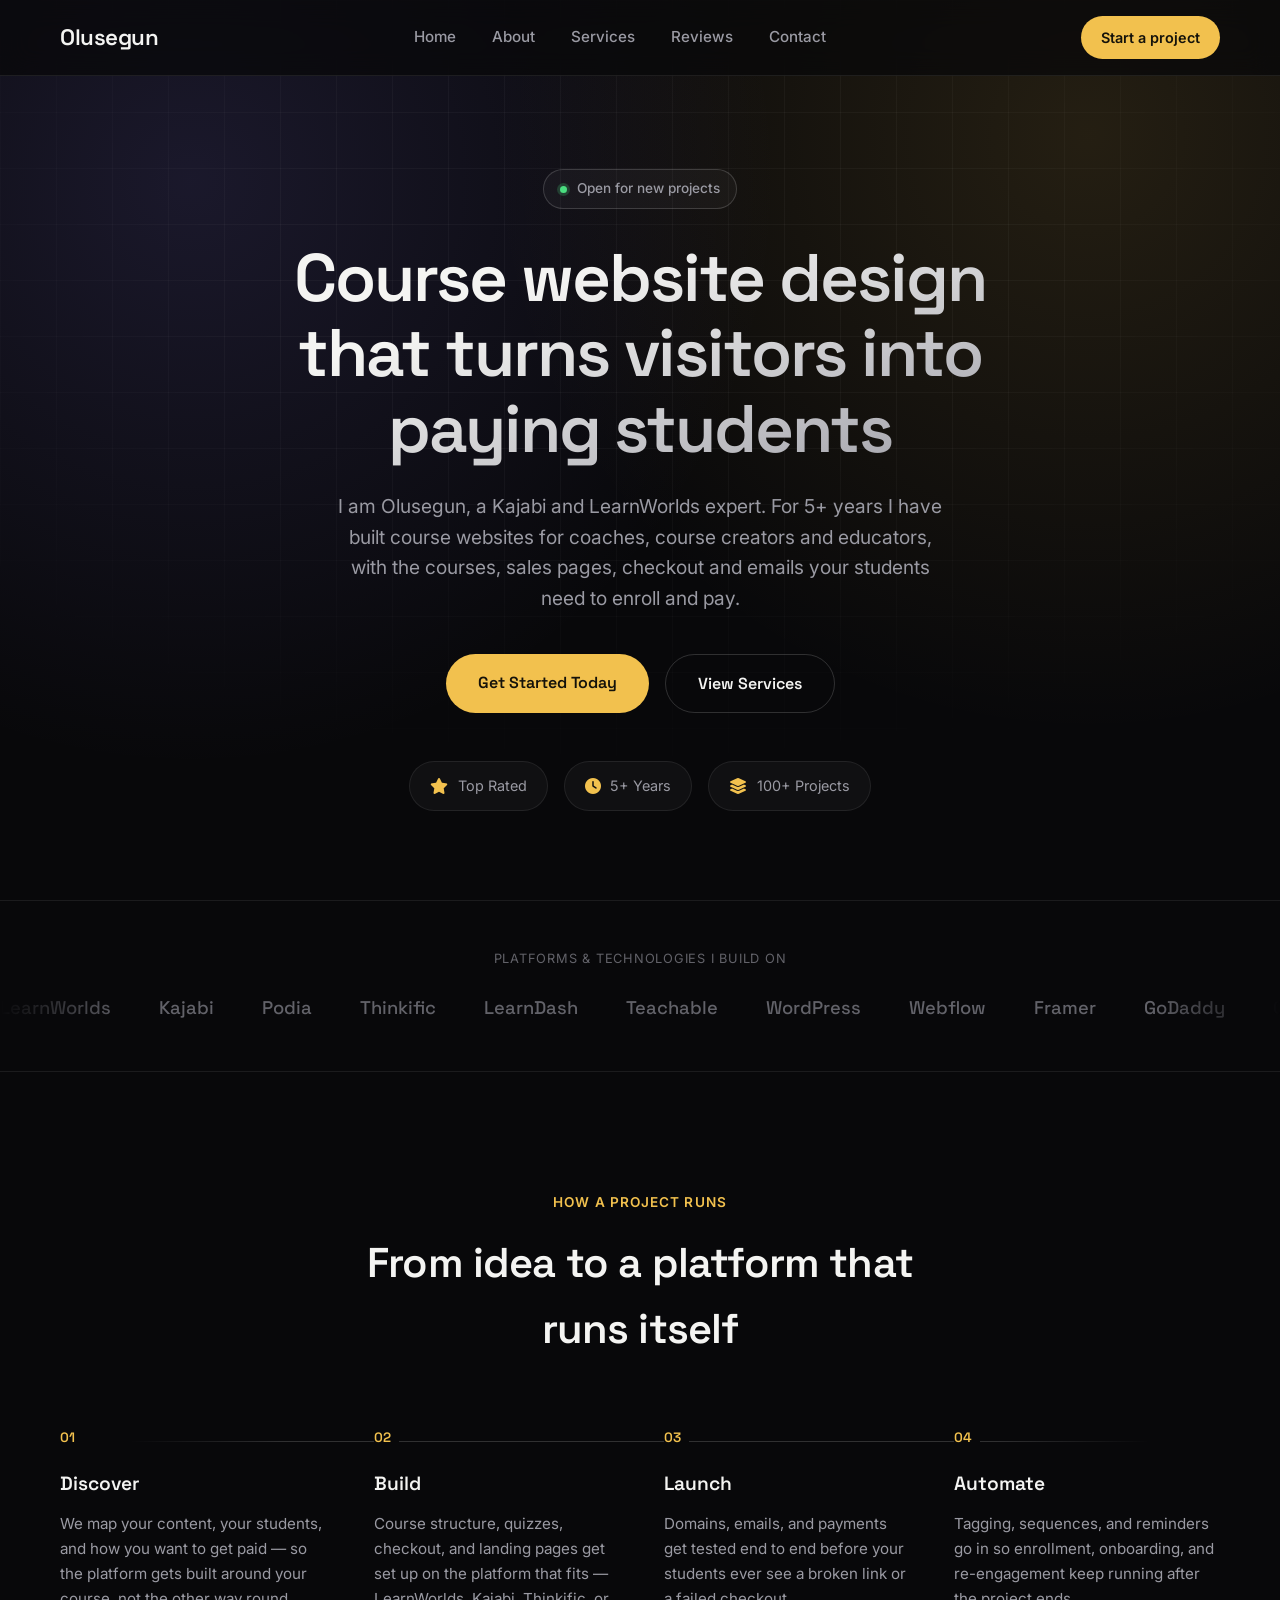
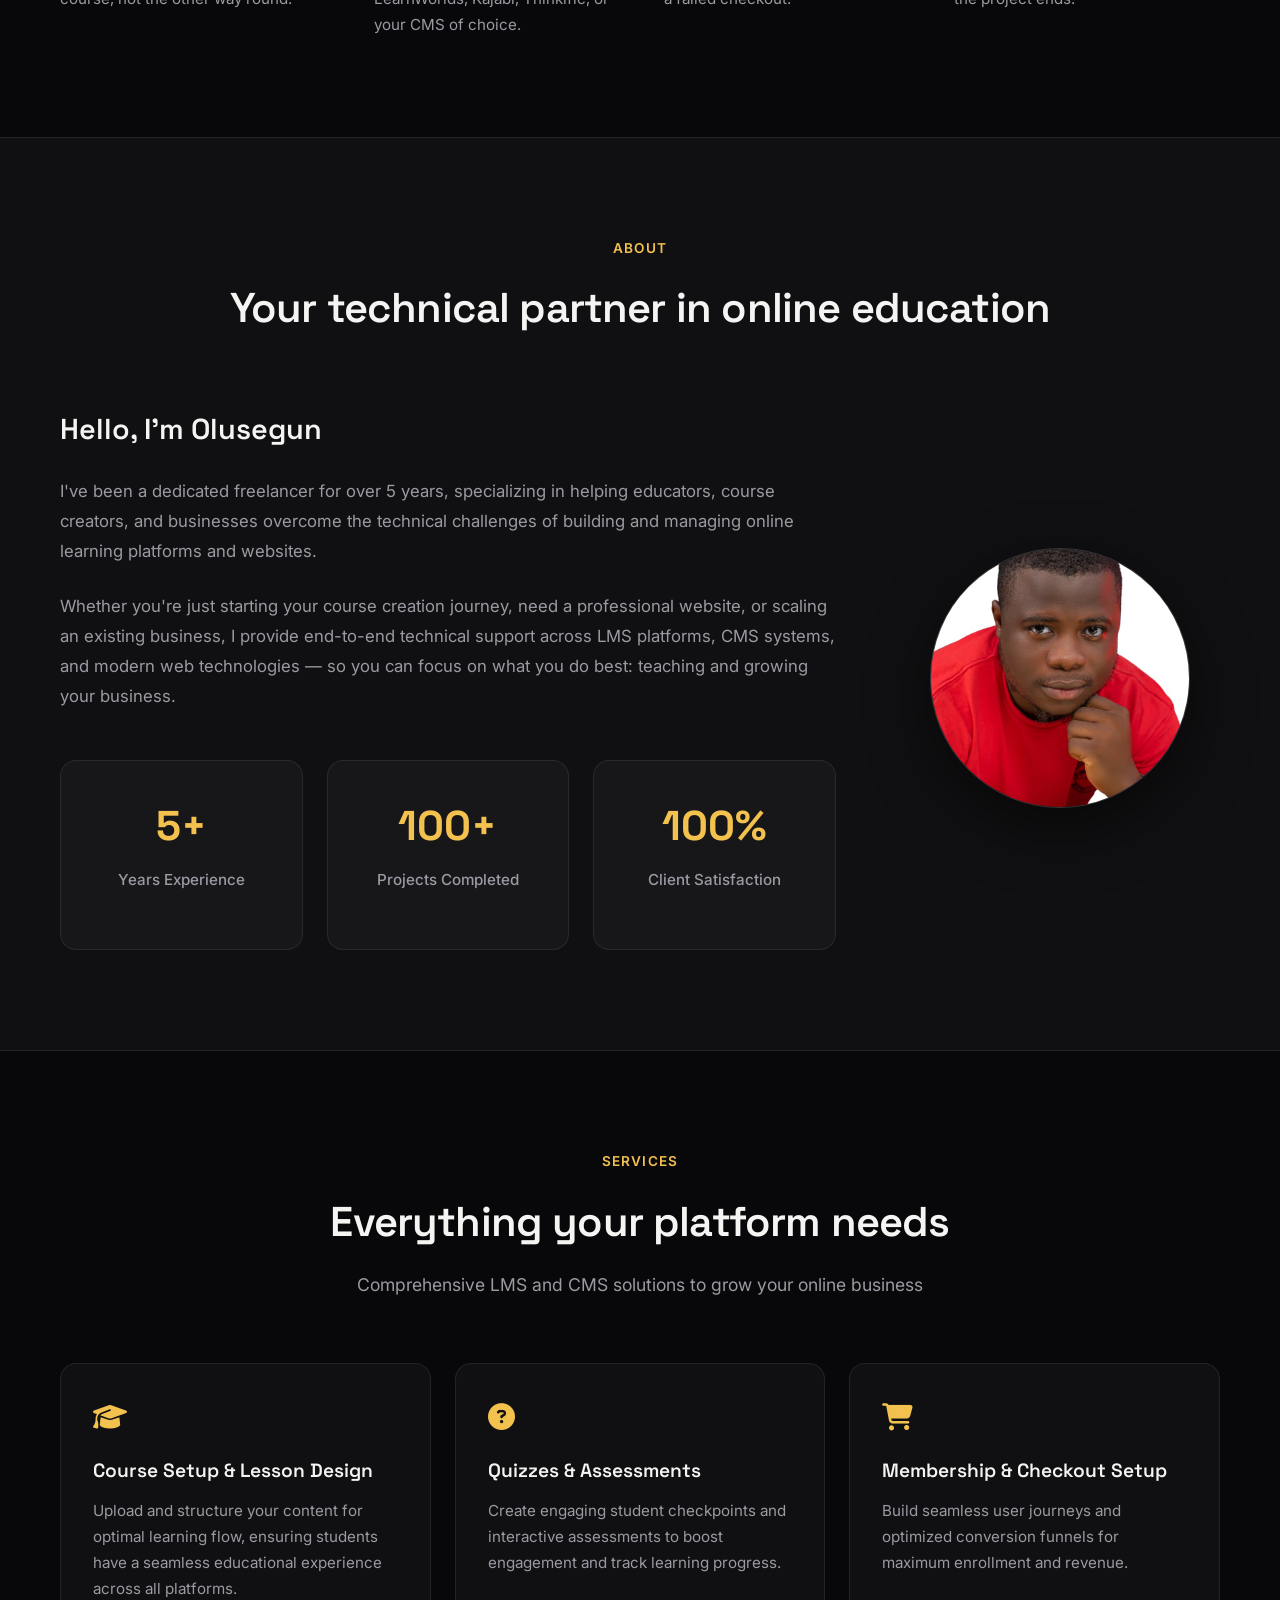
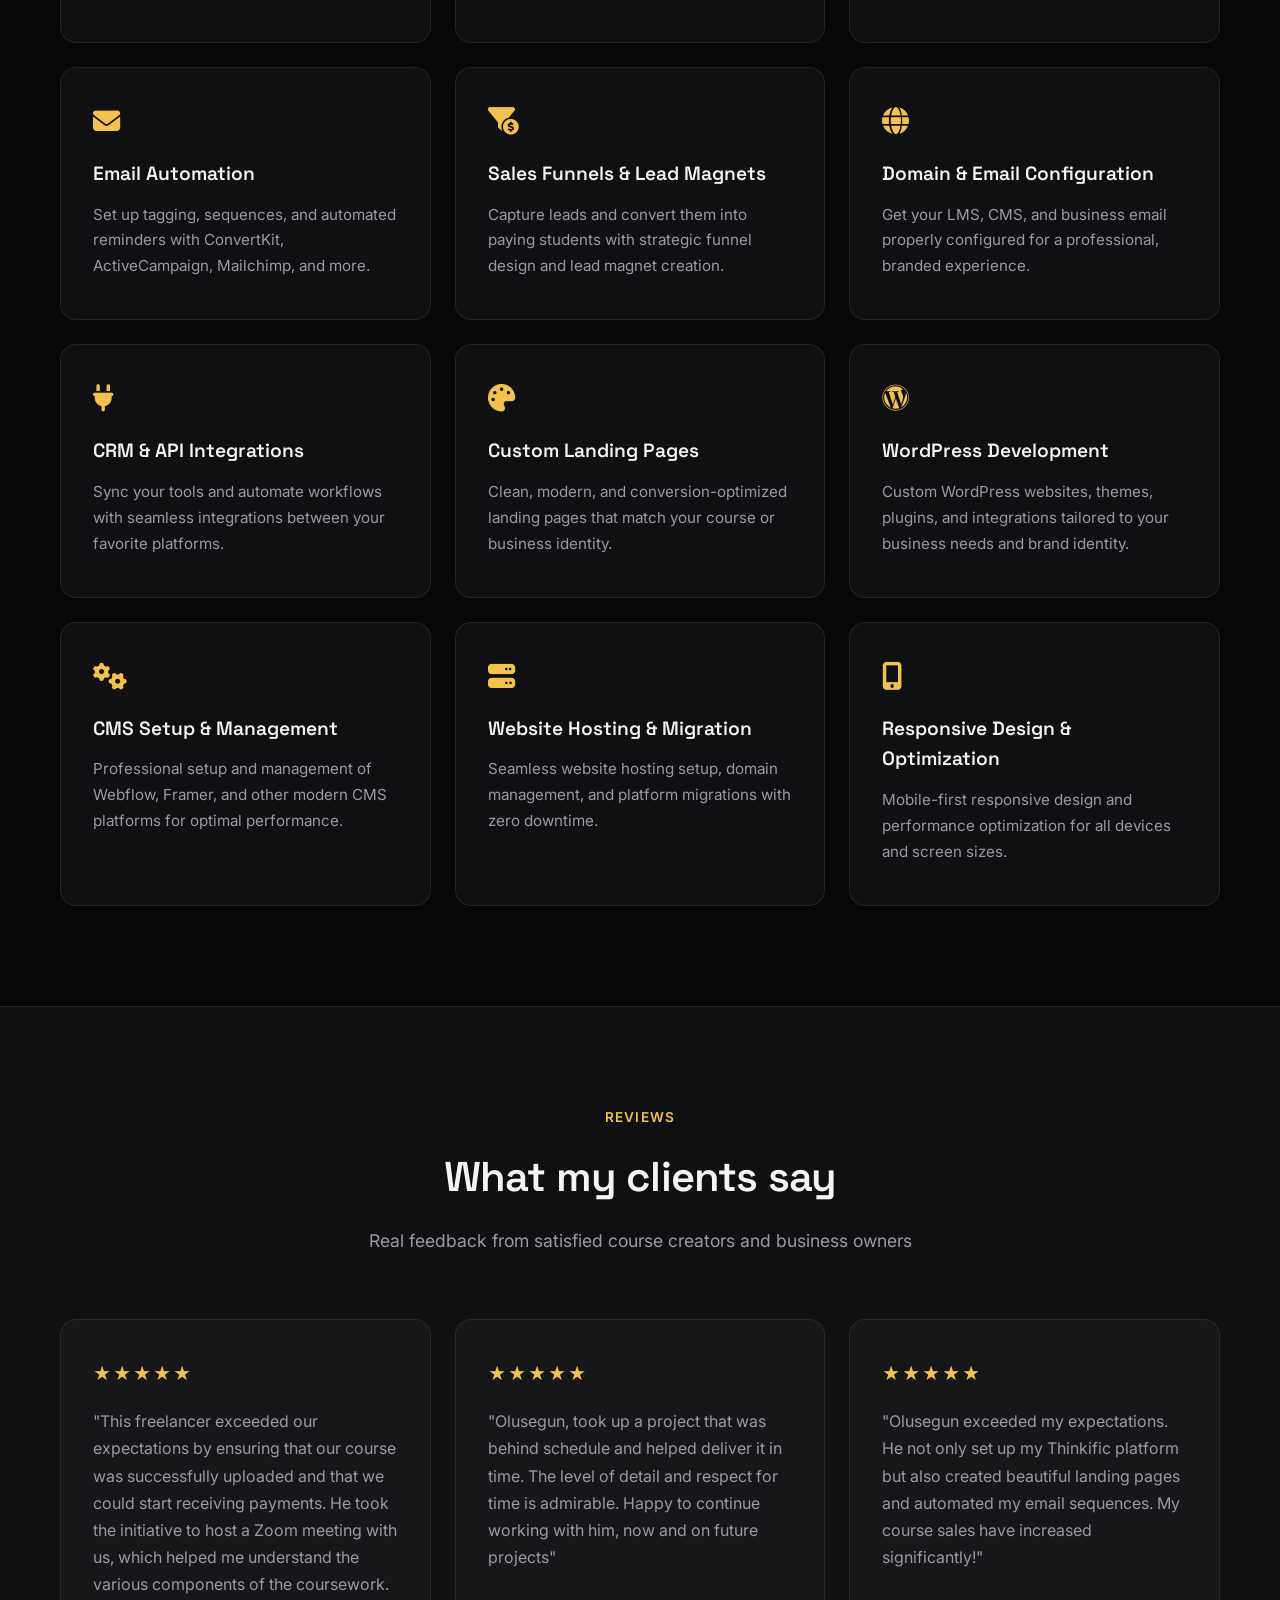
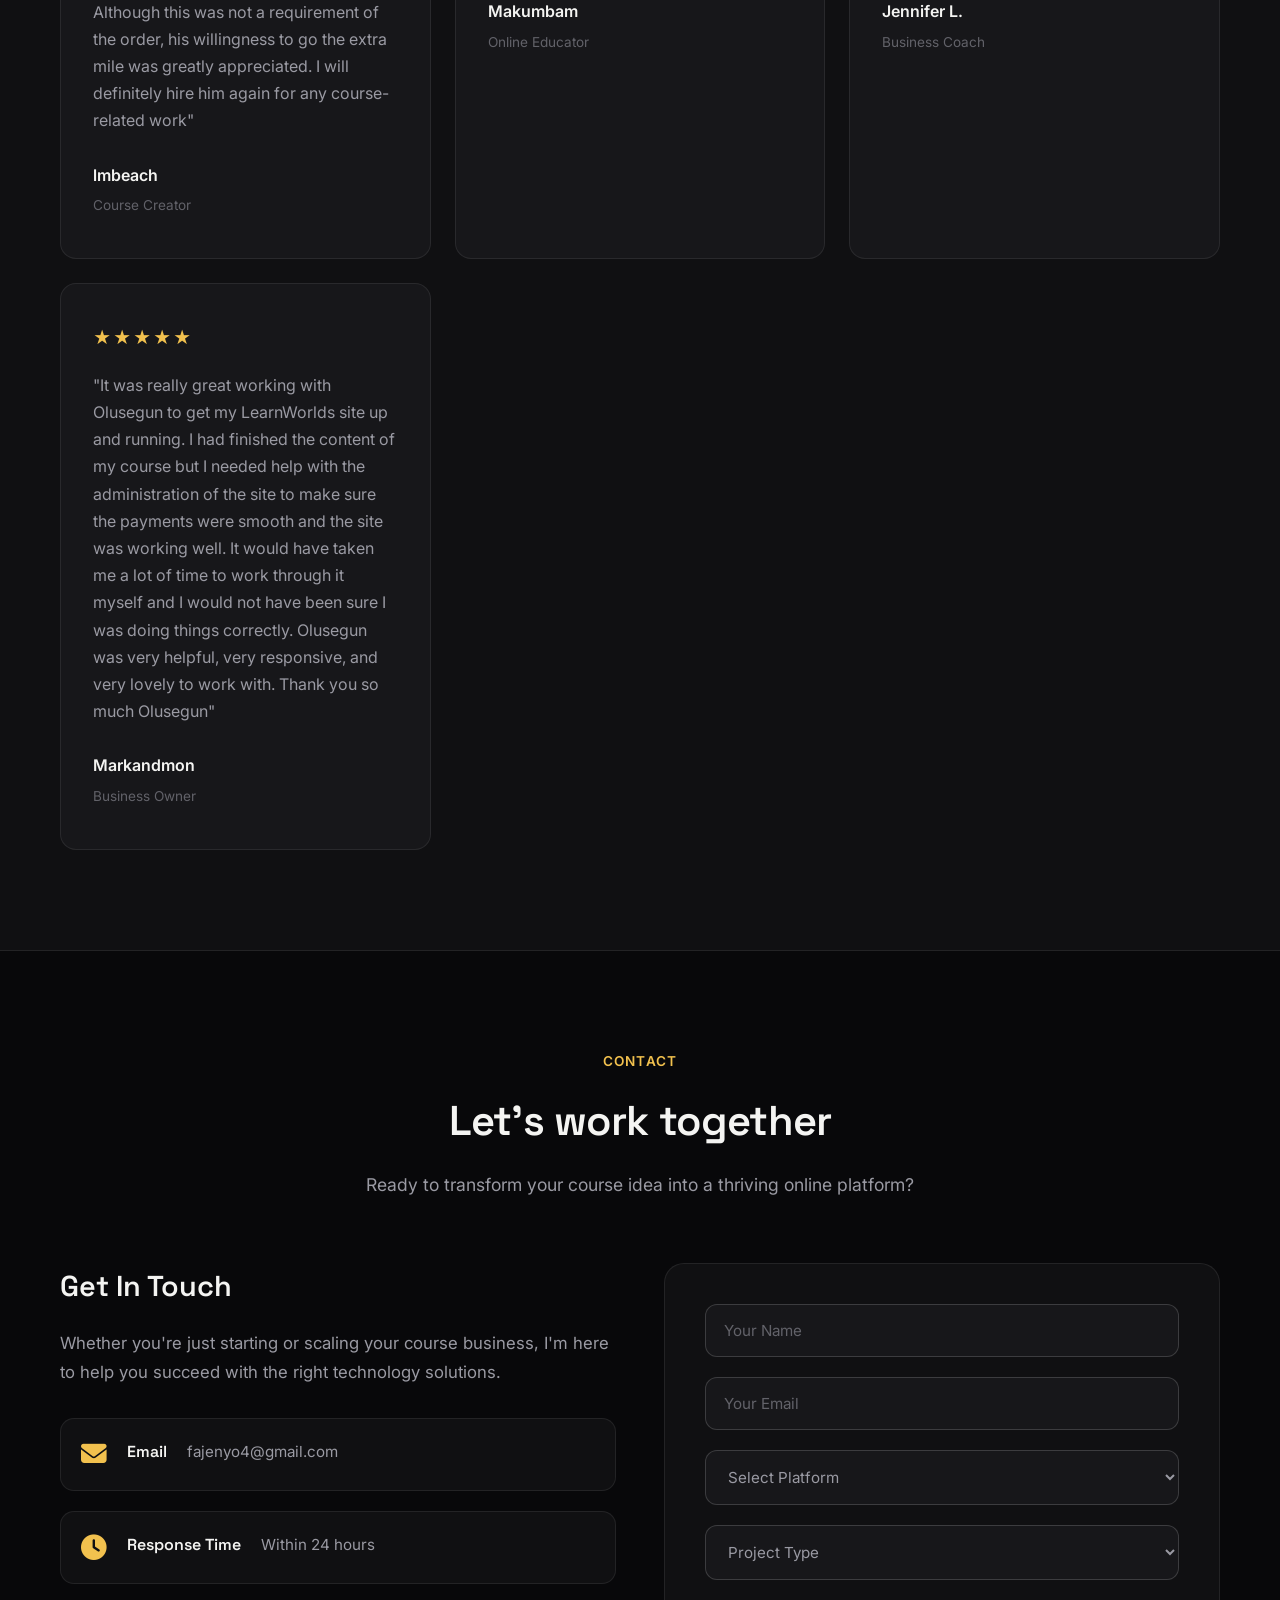
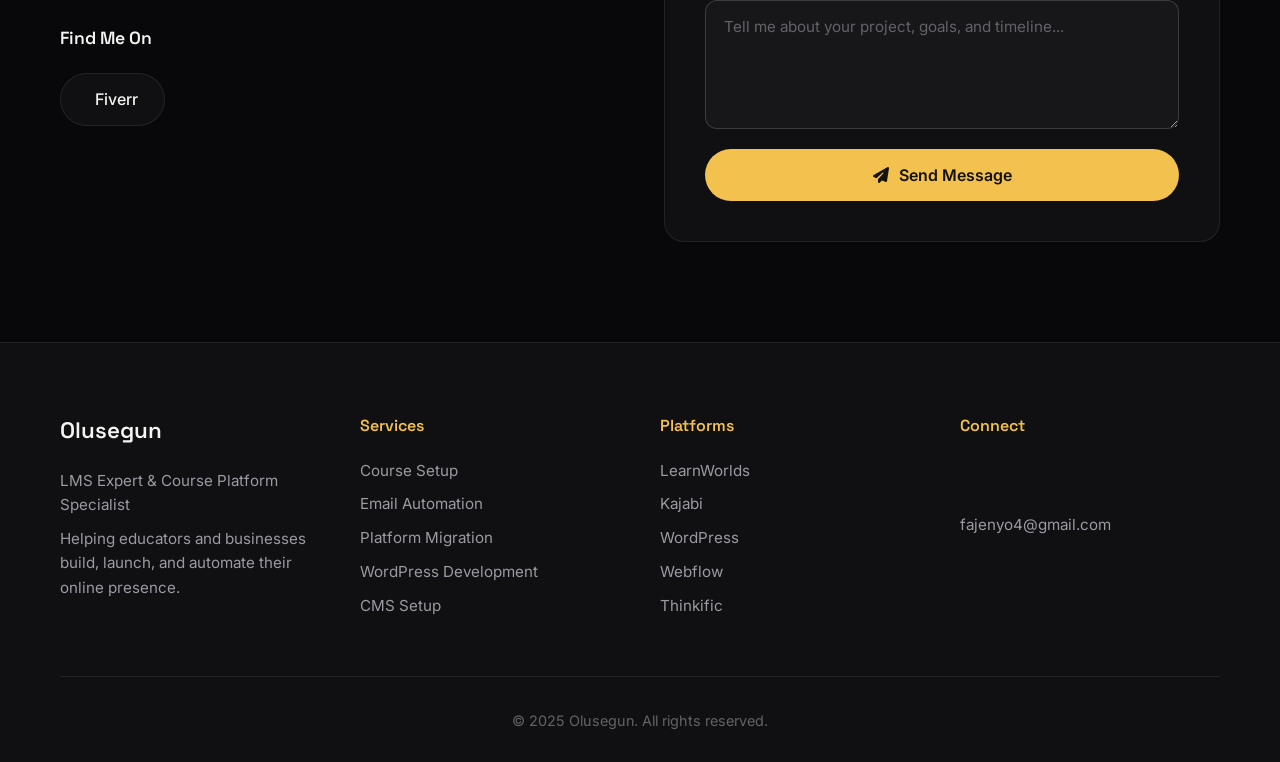
==== commit 3f571b5d: "Update SEO title, meta description and hero copy; remove Upwork links Co-Authored-By: Claude Opus 5." ====
--- a/index.html
+++ b/index.html
@@ -3,8 +3,8 @@
 <head>
     <meta charset="UTF-8">
     <meta name="viewport" content="width=device-width, initial-scale=1.0">
-    <title>Olusegun — LMS Expert & Course Platform Specialist</title>
-    <meta name="description" content="Professional LMS expert helping course creators build, launch, and automate their online learning platforms.">
+    <title>Kajabi &amp; LearnWorlds Expert | Course Website Design | Olusegun</title>
+    <meta name="description" content="I design and build Kajabi and LearnWorlds course websites for coaches and educators: courses, sales pages, checkout and emails, all tested before launch.">
     <meta name="theme-color" content="#08080a">
     <link rel="preconnect" href="https://fonts.googleapis.com">
     <link rel="preconnect" href="https://fonts.gstatic.com" crossorigin>
@@ -36,8 +36,8 @@
                 <a href="#contact" class="eyebrow">
                     <span class="eyebrow-dot"></span> Open for new projects
                 </a>
-                <h1>Build, launch &amp; automate your online course platform</h1>
-                <p>I'm Olusegun — an LMS and CMS expert with 5+ years of experience helping coaches, course creators, and educators turn their ideas into thriving online learning platforms.</p>
+                <h1>Course website design that turns visitors into paying students</h1>
+                <p>I am Olusegun, a Kajabi and LearnWorlds expert. For 5+ years I have built course websites for coaches, course creators and educators, with the courses, sales pages, checkout and emails your students need to enroll and pay.</p>
                 <div class="hero-buttons">
                     <a href="#contact" class="btn-primary">Get Started Today</a>
                     <a href="#services" class="btn-secondary">View Services</a>
@@ -243,9 +243,6 @@
                         <h4>Find Me On</h4>
                         <a href="https://www.fiverr.com/salesthrive" target="_blank" class="platform-btn">
                             <i class="fab fa-fiverr"></i> Fiverr
-                        </a>
-                        <a href="https://www.upwork.com/freelancers/~0170fbe85a0b5ecfea" target="_blank" class="platform-btn">
-                            <i class="fab fa-upwork"></i> Upwork
                         </a>
                     </div>
                 </div>
@@ -313,7 +310,6 @@
                 <div>
                     <h4>Connect</h4>
                     <a href="https://www.fiverr.com/salesthrive" target="_blank"><i class="fab fa-fiverr"></i></a>
-                    <a href="https://www.upwork.com/freelancers/~0170fbe85a0b5ecfea" target="_blank"><i class="fab fa-upwork"></i></a>
                     <p style="margin-top: 1rem;">fajenyo4@gmail.com</p>
                 </div>
             </div>
--- a/styles.css
+++ b/styles.css
@@ -5,22 +5,37 @@
 }
 
 :root {
-    --primary: #000000;
-    --secondary: #ffd700;
-    --accent: #00ff88;
-    --dark: #111111;
-    --light: #f8f9fa;
-    --text: #333333;
-    --text-light: #666666;
-    --white: #ffffff;
-    --gradient: linear-gradient(135deg, #000000 0%, #1a1a1a 50%, #2d2d2d 100%);
+    /* Surfaces */
+    --bg: #08080a;
+    --bg-surface: #101012;
+    --bg-surface-2: #17171a;
+    --bg-surface-hover: #1c1c20;
+    --border: rgba(255, 255, 255, 0.08);
+    --border-strong: rgba(255, 255, 255, 0.16);
+
+    /* Text */
+    --text: #f4f4f2;
+    --text-dim: #9a9aa3;
+    --text-faint: #626269;
+
+    /* Accent */
+    --gold: #f2c14e;
+    --gold-soft: #f8dc8f;
+    --violet: #8b7cf6;
+
+    --font-display: 'Space Grotesk', 'Inter', sans-serif;
+    --font-body: 'Inter', sans-serif;
 }
 
 body {
-    font-family: 'Inter', sans-serif;
+    font-family: var(--font-body);
     color: var(--text);
     line-height: 1.6;
-    background: var(--white);
+    background: var(--bg);
+}
+
+h1, h2, h3, h4, .nav-logo, .btn-primary, .btn-secondary, .stats h4 {
+    font-family: var(--font-display);
 }
 
 .container {
@@ -28,18 +43,20 @@
     margin: 0 auto;
     padding: 0 20px;
 }
+
+a { color: inherit; }
 
 /* Navbar */
 .navbar {
     position: fixed;
     top: 0;
     width: 100%;
-    background: rgba(0, 0, 0, 0.95);
-    backdrop-filter: blur(10px);
-    box-shadow: 0 2px 20px rgba(0,0,0,0.1);
+    background: rgba(8, 8, 10, 0.75);
+    backdrop-filter: blur(14px);
+    border-bottom: 1px solid var(--border);
     z-index: 1000;
     padding: 1rem 0;
-    transition: all 0.3s ease;
+    transition: transform 0.3s ease;
     transform: translateY(0);
 }
 
@@ -48,51 +65,53 @@
 }
 
 .navbar .container {
-    display: flex;
-    justify-content: space-between;
+    display: grid;
+    grid-template-columns: auto 1fr auto;
     align-items: center;
+    gap: 1.5rem;
 }
 
 .nav-logo h3 {
-    color: var(--white);
-    font-size: 1.8rem;
-    font-weight: 700;
-    background: linear-gradient(45deg, var(--secondary), var(--accent));
-    -webkit-background-clip: text;
-    -webkit-text-fill-color: transparent;
-    background-clip: text;
+    color: var(--text);
+    font-size: 1.4rem;
+    font-weight: 600;
+    letter-spacing: -0.02em;
 }
 
 .nav-menu {
     display: flex;
-    gap: 2.5rem;
+    gap: 2.25rem;
+    justify-self: center;
 }
 
 .nav-menu a {
     text-decoration: none;
-    color: var(--white);
+    color: var(--text-dim);
     font-weight: 500;
-    transition: all 0.3s ease;
-    position: relative;
+    font-size: 0.95rem;
+    transition: color 0.2s ease;
 }
 
 .nav-menu a:hover {
-    color: var(--secondary);
-}
-
-.nav-menu a::after {
-    content: '';
-    position: absolute;
-    width: 0;
-    height: 2px;
-    bottom: -5px;
-    left: 0;
-    background: var(--secondary);
-    transition: width 0.3s ease;
-}
-
-.nav-menu a:hover::after {
-    width: 100%;
+    color: var(--text);
+}
+
+.nav-cta {
+    display: inline-block;
+    text-decoration: none;
+    background: var(--gold);
+    color: #14120a;
+    font-weight: 600;
+    font-size: 0.9rem;
+    padding: 10px 20px;
+    border-radius: 999px;
+    transition: all 0.2s ease;
+    white-space: nowrap;
+}
+
+.nav-cta:hover {
+    background: var(--gold-soft);
+    transform: translateY(-1px);
 }
 
 .nav-toggle {
@@ -103,20 +122,20 @@
 }
 
 .nav-toggle span {
-    width: 25px;
-    height: 3px;
-    background: var(--white);
+    width: 22px;
+    height: 2px;
+    background: var(--text);
     transition: all 0.3s ease;
 }
 
 /* Hero Section */
 .hero {
     min-height: 100vh;
-    background: 
-        radial-gradient(circle at 20% 50%, rgba(255, 215, 0, 0.1) 0%, transparent 50%),
-        radial-gradient(circle at 80% 20%, rgba(0, 255, 136, 0.1) 0%, transparent 50%),
-        linear-gradient(135deg, #000000 0%, #1a1a1a 50%, #2d2d2d 100%);
-    color: var(--white);
+    background:
+        radial-gradient(circle at 15% 20%, rgba(139, 124, 246, 0.14) 0%, transparent 45%),
+        radial-gradient(circle at 85% 15%, rgba(242, 193, 78, 0.12) 0%, transparent 45%),
+        var(--bg);
+    color: var(--text);
     display: flex;
     align-items: center;
     position: relative;
@@ -127,293 +146,407 @@
 .hero::before {
     content: '';
     position: absolute;
-    top: 0;
-    left: 0;
-    right: 0;
-    bottom: 0;
-    background: url('data:image/svg+xml,<svg xmlns="http://www.w3.org/2000/svg" viewBox="0 0 1000 1000"><defs><pattern id="grid" width="50" height="50" patternUnits="userSpaceOnUse"><path d="M 50 0 L 0 0 0 50" fill="none" stroke="rgba(255,255,255,0.03)" stroke-width="1"/></pattern></defs><rect width="100%" height="100%" fill="url(%23grid)"/></svg>');
-    opacity: 0.3;
+    inset: 0;
+    background-image:
+        linear-gradient(rgba(255, 255, 255, 0.035) 1px, transparent 1px),
+        linear-gradient(90deg, rgba(255, 255, 255, 0.035) 1px, transparent 1px);
+    background-size: 56px 56px;
+    mask-image: radial-gradient(ellipse 70% 60% at 50% 30%, black 40%, transparent 100%);
 }
 
 .hero-content {
     position: relative;
     z-index: 2;
     text-align: center;
-    max-width: 900px;
+    max-width: 820px;
     margin: 0 auto;
     padding: 2rem 0;
 }
 
+.eyebrow {
+    display: inline-flex;
+    align-items: center;
+    gap: 0.6rem;
+    text-decoration: none;
+    color: var(--text-dim);
+    font-size: 0.85rem;
+    font-weight: 500;
+    padding: 8px 16px;
+    border: 1px solid var(--border-strong);
+    border-radius: 999px;
+    background: rgba(255, 255, 255, 0.03);
+    margin-bottom: 2rem;
+    transition: all 0.2s ease;
+}
+
+.eyebrow:hover {
+    border-color: var(--gold);
+    color: var(--text);
+}
+
+.eyebrow-dot {
+    width: 7px;
+    height: 7px;
+    border-radius: 50%;
+    background: #4ade80;
+    box-shadow: 0 0 0 3px rgba(74, 222, 128, 0.2);
+    flex-shrink: 0;
+}
+
 .hero h1 {
-    font-size: clamp(2.5rem, 6vw, 4.5rem);
-    font-weight: 800;
+    font-size: clamp(2.4rem, 5.5vw, 4.2rem);
+    font-weight: 600;
+    letter-spacing: -0.03em;
     margin-bottom: 1.5rem;
-    background: linear-gradient(45deg, var(--white), var(--secondary), var(--accent));
+    line-height: 1.12;
+    background: linear-gradient(160deg, var(--text) 30%, var(--text-dim) 100%);
     -webkit-background-clip: text;
     -webkit-text-fill-color: transparent;
     background-clip: text;
-    line-height: 1.2;
 }
 
 .hero p {
-    font-size: 1.3rem;
-    max-width: 700px;
+    font-family: var(--font-body);
+    font-size: 1.2rem;
+    max-width: 620px;
     margin: 0 auto 2.5rem;
-    opacity: 0.9;
-    font-weight: 300;
+    color: var(--text-dim);
+    font-weight: 400;
 }
 
 .hero-buttons {
     display: flex;
-    gap: 1.5rem;
+    gap: 1rem;
     justify-content: center;
     flex-wrap: wrap;
     margin-bottom: 3rem;
 }
 
 .btn-primary, .btn-secondary {
-    padding: 18px 36px;
-    border-radius: 50px;
+    padding: 16px 32px;
+    border-radius: 999px;
     text-decoration: none;
     font-weight: 600;
+    font-size: 1rem;
+    transition: all 0.25s ease;
+    display: inline-block;
+}
+
+.btn-primary {
+    background: var(--gold);
+    color: #14120a;
+    border: none;
+}
+
+.btn-primary:hover {
+    background: var(--gold-soft);
+    transform: translateY(-2px);
+    box-shadow: 0 12px 30px rgba(242, 193, 78, 0.2);
+}
+
+.btn-secondary {
+    background: transparent;
+    color: var(--text);
+    border: 1px solid var(--border-strong);
+}
+
+.btn-secondary:hover {
+    background: rgba(255, 255, 255, 0.06);
+    border-color: var(--text-dim);
+    transform: translateY(-2px);
+}
+
+.badges {
+    display: flex;
+    gap: 1rem;
+    justify-content: center;
+    flex-wrap: wrap;
+}
+
+.badges div {
+    display: flex;
+    align-items: center;
+    gap: 0.6rem;
+    background: var(--bg-surface);
+    padding: 12px 20px;
+    border-radius: 999px;
+    border: 1px solid var(--border);
+    font-size: 0.9rem;
+    color: var(--text-dim);
+    transition: all 0.2s ease;
+}
+
+.badges div:hover {
+    border-color: var(--border-strong);
+    color: var(--text);
+}
+
+.badges i {
+    color: var(--gold);
+    font-size: 1rem;
+}
+
+/* Marquee */
+.marquee-section {
+    padding: 3rem 0;
+    background: var(--bg);
+    border-top: 1px solid var(--border);
+    border-bottom: 1px solid var(--border);
+}
+
+.marquee-label {
+    text-align: center;
+    color: var(--text-faint);
+    font-size: 0.8rem;
+    letter-spacing: 0.06em;
+    text-transform: uppercase;
+    margin-bottom: 1.5rem;
+}
+
+.marquee {
+    display: flex;
+    overflow: hidden;
+    mask-image: linear-gradient(90deg, transparent, black 10%, black 90%, transparent);
+    -webkit-mask-image: linear-gradient(90deg, transparent, black 10%, black 90%, transparent);
+}
+
+.marquee-track {
+    display: flex;
+    align-items: center;
+    gap: 3rem;
+    flex-shrink: 0;
+    padding-right: 3rem;
+    animation: scroll-left 32s linear infinite;
+}
+
+.marquee-track span {
+    color: var(--text-faint);
+    font-family: var(--font-display);
+    font-size: 1.15rem;
+    font-weight: 500;
+    white-space: nowrap;
+    transition: color 0.2s ease;
+}
+
+.marquee:hover .marquee-track {
+    animation-play-state: paused;
+}
+
+@keyframes scroll-left {
+    from { transform: translateX(0); }
+    to { transform: translateX(-100%); }
+}
+
+/* Eyebrow labels used across sections */
+.eyebrow-label {
+    text-align: center;
+    color: var(--gold);
+    font-size: 0.85rem;
+    font-weight: 600;
+    letter-spacing: 0.08em;
+    text-transform: uppercase;
+    margin-bottom: 1rem;
+}
+
+/* Process Section */
+.process {
+    padding: 120px 0 100px;
+    background: var(--bg);
+}
+
+.process h2 {
+    text-align: center;
+    font-size: clamp(1.9rem, 3.5vw, 2.6rem);
+    font-weight: 600;
+    letter-spacing: -0.02em;
+    margin-bottom: 4rem;
+    max-width: 640px;
+    margin-left: auto;
+    margin-right: auto;
+    color: var(--text);
+}
+
+.process-grid {
+    display: grid;
+    grid-template-columns: repeat(4, 1fr);
+    gap: 0;
+    position: relative;
+}
+
+.process-grid::before {
+    content: '';
+    position: absolute;
+    top: 14px;
+    left: 6%;
+    right: 6%;
+    height: 1px;
+    background: linear-gradient(90deg, transparent, var(--border-strong) 15%, var(--border-strong) 85%, transparent);
+}
+
+.process-step {
+    padding: 0 1.5rem;
+    position: relative;
+}
+
+.process-step:first-child { padding-left: 0; }
+.process-step:last-child { padding-right: 0; }
+
+.process-index {
+    display: block;
+    font-family: var(--font-display);
+    font-size: 0.85rem;
+    font-weight: 600;
+    color: var(--gold);
+    background: var(--bg);
+    width: fit-content;
+    padding-right: 8px;
+    margin-bottom: 1.25rem;
+    position: relative;
+    z-index: 1;
+}
+
+.process-step h3 {
+    font-size: 1.2rem;
+    font-weight: 600;
+    margin-bottom: 0.75rem;
+    color: var(--text);
+}
+
+.process-step p {
+    color: var(--text-dim);
+    font-size: 0.95rem;
+    line-height: 1.65;
+}
+
+/* About Section */
+.about {
+    padding: 100px 0;
+    background: var(--bg-surface);
+    border-top: 1px solid var(--border);
+    border-bottom: 1px solid var(--border);
+}
+
+.about h2 {
+    text-align: center;
+    font-size: clamp(1.9rem, 3.5vw, 2.6rem);
+    font-weight: 600;
+    letter-spacing: -0.02em;
+    margin-bottom: 4rem;
+    color: var(--text);
+}
+
+.about-content {
+    display: grid;
+    grid-template-columns: 1fr 320px;
+    gap: 4rem;
+    align-items: center;
+}
+
+.about-text h3 {
+    font-size: 1.8rem;
+    margin-bottom: 1.5rem;
+    color: var(--text);
+    font-weight: 600;
+}
+
+.about-text p {
+    font-size: 1.05rem;
+    margin-bottom: 1.5rem;
+    color: var(--text-dim);
+    line-height: 1.8;
+}
+
+.about-image {
+    display: flex;
+    justify-content: center;
+}
+
+.profile-image {
+    width: 260px;
+    height: 260px;
+    border-radius: 50%;
+    object-fit: cover;
+    border: 1px solid var(--border-strong);
+    box-shadow: 0 20px 60px rgba(0, 0, 0, 0.5);
+    transition: transform 0.4s ease;
+}
+
+.profile-image:hover {
+    transform: scale(1.03);
+}
+
+.stats {
+    display: grid;
+    grid-template-columns: repeat(3, 1fr);
+    gap: 1.5rem;
+    margin-top: 3rem;
+}
+
+.stats div {
+    text-align: center;
+    padding: 2rem 1.25rem;
+    background: var(--bg-surface-2);
+    border-radius: 16px;
+    border: 1px solid var(--border);
+    transition: all 0.3s ease;
+}
+
+.stats div:hover {
+    border-color: var(--border-strong);
+    transform: translateY(-4px);
+}
+
+.stats h4 {
+    font-size: 2.6rem;
+    font-weight: 700;
+    margin-bottom: 0.4rem;
+    color: var(--gold);
+}
+
+.stats p {
+    color: var(--text-dim);
+    font-weight: 500;
+    font-size: 0.95rem;
+}
+
+/* Services Section */
+.services {
+    padding: 100px 0;
+    background: var(--bg);
+}
+
+.services h2 {
+    text-align: center;
+    font-size: clamp(1.9rem, 3.5vw, 2.6rem);
+    font-weight: 600;
+    letter-spacing: -0.02em;
+    margin-bottom: 1rem;
+    color: var(--text);
+}
+
+.subtitle {
+    text-align: center;
+    color: var(--text-dim);
+    margin-bottom: 4rem;
     font-size: 1.1rem;
+}
+
+.services-grid {
+    display: grid;
+    grid-template-columns: repeat(auto-fit, minmax(300px, 1fr));
+    gap: 1.5rem;
+}
+
+.service-card {
+    background: var(--bg-surface);
+    padding: 2.5rem 2rem;
+    border-radius: 16px;
+    border: 1px solid var(--border);
     transition: all 0.3s ease;
     position: relative;
     overflow: hidden;
-}
-
-.btn-primary {
-    background: linear-gradient(45deg, var(--secondary), #ffed4e);
-    color: var(--primary);
-    border: none;
-    box-shadow: 0 10px 30px rgba(255, 215, 0, 0.3);
-}
-
-.btn-primary:hover {
-    transform: translateY(-3px);
-    box-shadow: 0 15px 40px rgba(255, 215, 0, 0.4);
-}
-
-.btn-secondary {
-    background: transparent;
-    color: var(--white);
-    border: 2px solid var(--white);
-    backdrop-filter: blur(10px);
-}
-
-.btn-secondary:hover {
-    background: var(--white);
-    color: var(--primary);
-    transform: translateY(-3px);
-}
-
-.badges {
-    display: flex;
-    gap: 2rem;
-    justify-content: center;
-    flex-wrap: wrap;
-    margin-top: 2rem;
-    padding-bottom: 2rem;
-}
-
-.badges div {
-    display: flex;
-    align-items: center;
-    gap: 0.75rem;
-    background: rgba(255, 255, 255, 0.1);
-    backdrop-filter: blur(10px);
-    padding: 15px 25px;
-    border-radius: 50px;
-    border: 1px solid rgba(255, 255, 255, 0.2);
-    transition: all 0.3s ease;
-}
-
-.badges div:hover {
-    background: rgba(255, 255, 255, 0.2);
-    transform: translateY(-2px);
-}
-
-.badges i {
-    color: var(--secondary);
-    font-size: 1.2rem;
-}
-
-/* About Section */
-.about {
-    padding: 120px 0;
-    background: var(--white);
-    position: relative;
-}
-
-.about::before {
-    content: '';
-    position: absolute;
-    top: 0;
-    left: 0;
-    right: 0;
-    height: 1px;
-    background: linear-gradient(90deg, transparent, var(--secondary), transparent);
-}
-
-.about h2 {
-    text-align: center;
-    font-size: 3rem;
-    font-weight: 800;
-    margin-bottom: 1rem;
-    color: var(--primary);
-}
-
-.subtitle {
-    text-align: center;
-    color: var(--text-light);
-    margin-bottom: 4rem;
-    font-size: 1.2rem;
-}
-
-.about-content {
-    display: grid;
-    grid-template-columns: 1fr 350px;
-    gap: 4rem;
-    align-items: center;
-}
-
-.about-text h3 {
-    font-size: 2.5rem;
-    margin-bottom: 2rem;
-    color: var(--primary);
-    font-weight: 700;
-}
-
-.about-text p {
-    font-size: 1.2rem;
-    margin-bottom: 2rem;
-    color: var(--text);
-    line-height: 1.8;
-}
-
-.about-image {
-    display: flex;
-    justify-content: center;
-}
-
-.profile-image {
-    width: 300px;
-    height: 300px;
-    border-radius: 50%;
-    object-fit: cover;
-    border: 8px solid var(--white);
-    box-shadow: 0 20px 60px rgba(0, 0, 0, 0.2);
-    transition: all 0.4s ease;
-    position: relative;
-}
-
-.profile-image:hover {
-    transform: scale(1.05);
-    box-shadow: 0 30px 80px rgba(0, 0, 0, 0.3);
-}
-
-.profile-image::before {
-    content: '';
-    position: absolute;
-    top: -10px;
-    left: -10px;
-    right: -10px;
-    bottom: -10px;
-    border-radius: 50%;
-    background: linear-gradient(45deg, var(--secondary), var(--accent));
-    z-index: -1;
     opacity: 0;
-    transition: opacity 0.3s ease;
-}
-
-.profile-image:hover::before {
-    opacity: 1;
-}
-
-.stats {
-    display: grid;
-    grid-template-columns: repeat(3, 1fr);
-    gap: 2rem;
-    margin-top: 4rem;
-}
-
-.stats div {
-    text-align: center;
-    padding: 2.5rem;
-    background: var(--white);
-    border-radius: 20px;
-    box-shadow: 0 10px 40px rgba(0, 0, 0, 0.15);
-    border: 1px solid rgba(0, 0, 0, 0.05);
-    transition: all 0.3s ease;
-    position: relative;
-    overflow: hidden;
-}
-
-.stats div::before {
-    content: '';
-    position: absolute;
-    top: 0;
-    left: 0;
-    right: 0;
-    height: 4px;
-    background: linear-gradient(90deg, var(--secondary), var(--accent));
-}
-
-.stats div:hover {
-    transform: translateY(-10px);
-    box-shadow: 0 20px 60px rgba(0, 0, 0, 0.2);
-}
-
-.stats h4 {
-    font-size: 4rem;
-    font-weight: 900;
-    margin-bottom: 0.5rem;
-    background: linear-gradient(45deg, var(--primary), var(--secondary));
-    -webkit-background-clip: text;
-    -webkit-text-fill-color: transparent;
-    background-clip: text;
-    text-shadow: 0 2px 4px rgba(0, 0, 0, 0.1);
-}
-
-.stats p {
-    color: var(--text-light);
-    font-weight: 600;
-    font-size: 1.1rem;
-}
-
-/* Services Section */
-.services {
-    padding: 120px 0;
-    background: linear-gradient(135deg, #f8f9fa 0%, #ffffff 100%);
-    position: relative;
-}
-
-.services h2 {
-    text-align: center;
-    font-size: 3rem;
-    font-weight: 800;
-    margin-bottom: 1rem;
-    color: var(--primary);
-}
-
-.services-grid {
-    display: grid;
-    grid-template-columns: repeat(auto-fit, minmax(300px, 1fr));
-    gap: 2.5rem;
-    margin-bottom: 5rem;
-}
-
-.service-card {
-    background: var(--white);
-    padding: 3rem 2rem;
-    border-radius: 20px;
-    box-shadow: 0 10px 40px rgba(0, 0, 0, 0.1);
-    transition: all 0.4s ease;
-    position: relative;
-    overflow: hidden;
-    border: 1px solid rgba(0, 0, 0, 0.05);
-    opacity: 0;
-    transform: translateY(30px);
+    transform: translateY(20px);
 }
 
 .service-card.animate {
@@ -421,224 +554,156 @@
     transform: translateY(0);
 }
 
-.service-card::before {
-    content: '';
-    position: absolute;
-    top: 0;
-    left: 0;
-    right: 0;
-    height: 4px;
-    background: linear-gradient(90deg, var(--secondary), var(--accent));
-    transform: scaleX(0);
-    transition: transform 0.3s ease;
-}
-
-.service-card:hover::before,
-.service-card.animate::before {
-    transform: scaleX(1);
-}
-
 .service-card:hover {
-    transform: translateY(-10px);
-    box-shadow: 0 25px 60px rgba(0, 0, 0, 0.15);
+    border-color: var(--border-strong);
+    background: var(--bg-surface-2);
+    transform: translateY(-6px);
 }
 
 .service-card i {
-    font-size: 3.5rem;
-    color: var(--primary);
+    font-size: 1.7rem;
+    color: var(--gold);
     margin-bottom: 1.5rem;
-    transition: all 0.3s ease;
-}
-
-.service-card:hover i,
-.service-card.animate i {
-    transform: scale(1.1);
-    color: var(--secondary);
+    display: block;
 }
 
 .service-card h3 {
-    font-size: 1.5rem;
-    margin-bottom: 1rem;
-    color: var(--primary);
-    font-weight: 700;
+    font-size: 1.2rem;
+    margin-bottom: 0.75rem;
+    color: var(--text);
+    font-weight: 600;
 }
 
 .service-card p {
-    color: var(--text-light);
+    color: var(--text-dim);
     line-height: 1.7;
-}
-
-.platforms {
-    text-align: center;
-    margin-top: 5rem;
-    padding: 4rem 2rem;
-    background: var(--white);
-    border-radius: 30px;
-    box-shadow: 0 20px 60px rgba(0, 0, 0, 0.1);
-}
-
-.platforms h3 {
-    font-size: 2.5rem;
-    margin-bottom: 2rem;
-    color: var(--primary);
-    font-weight: 700;
-}
-
-.platform-tags {
-    display: flex;
-    flex-wrap: wrap;
-    gap: 1rem;
-    justify-content: center;
-}
-
-.platform-tags span {
-    background: linear-gradient(45deg, var(--primary), #333);
-    color: var(--white);
-    padding: 12px 24px;
-    border-radius: 50px;
-    font-weight: 600;
-    transition: all 0.3s ease;
-    border: 2px solid transparent;
-}
-
-.platform-tags span:hover {
-    background: linear-gradient(45deg, var(--secondary), var(--accent));
-    color: var(--primary);
-    transform: translateY(-3px);
-    box-shadow: 0 10px 25px rgba(255, 215, 0, 0.3);
+    font-size: 0.95rem;
 }
 
 /* Testimonials */
 .testimonials {
-    padding: 120px 0;
-    background: linear-gradient(135deg, #000000 0%, #1a1a1a 100%);
-    color: var(--white);
-    position: relative;
-}
-
-.testimonials::before {
-    content: '';
-    position: absolute;
-    top: 0;
-    left: 0;
-    right: 0;
-    height: 1px;
-    background: linear-gradient(90deg, transparent, var(--secondary), transparent);
+    padding: 100px 0;
+    background: var(--bg-surface);
+    border-top: 1px solid var(--border);
+    border-bottom: 1px solid var(--border);
 }
 
 .testimonials h2 {
     text-align: center;
-    font-size: 3rem;
-    font-weight: 800;
+    font-size: clamp(1.9rem, 3.5vw, 2.6rem);
+    font-weight: 600;
+    letter-spacing: -0.02em;
     margin-bottom: 1rem;
-    color: var(--white);
+    color: var(--text);
 }
 
 .testimonials-grid {
     display: grid;
-    grid-template-columns: repeat(auto-fit, minmax(350px, 1fr));
-    gap: 2.5rem;
+    grid-template-columns: repeat(auto-fit, minmax(340px, 1fr));
+    gap: 1.5rem;
 }
 
 .testimonial {
-    background: rgba(255, 255, 255, 0.05);
-    backdrop-filter: blur(10px);
-    padding: 3rem 2rem;
-    border-radius: 20px;
-    border: 1px solid rgba(255, 255, 255, 0.1);
+    background: var(--bg-surface-2);
+    padding: 2.5rem 2rem;
+    border-radius: 16px;
+    border: 1px solid var(--border);
     transition: all 0.3s ease;
-    position: relative;
 }
 
 .testimonial:hover {
-    background: rgba(255, 255, 255, 0.08);
-    transform: translateY(-5px);
+    border-color: var(--border-strong);
+    transform: translateY(-4px);
 }
 
 .stars {
-    color: var(--secondary);
-    font-size: 1.5rem;
-    margin-bottom: 1.5rem;
+    color: var(--gold);
+    font-size: 1.1rem;
+    margin-bottom: 1.25rem;
+    letter-spacing: 2px;
 }
 
 .testimonial p {
-    font-style: italic;
-    margin-bottom: 2rem;
-    font-size: 1.1rem;
+    font-style: normal;
+    margin-bottom: 1.75rem;
+    font-size: 1rem;
     line-height: 1.7;
+    color: var(--text-dim);
 }
 
 .testimonial strong {
     display: block;
-    color: var(--secondary);
-    margin-bottom: 0.5rem;
-    font-size: 1.1rem;
+    color: var(--text);
+    margin-bottom: 0.25rem;
+    font-size: 1rem;
+    font-weight: 600;
 }
 
 .testimonial span {
-    color: var(--text-light);
-    font-size: 0.9rem;
+    color: var(--text-faint);
+    font-size: 0.85rem;
 }
 
 /* Contact Section */
 .contact {
-    padding: 120px 0;
-    background: var(--white);
+    padding: 100px 0;
+    background: var(--bg);
 }
 
 .contact h2 {
     text-align: center;
-    font-size: 3rem;
-    font-weight: 800;
+    font-size: clamp(1.9rem, 3.5vw, 2.6rem);
+    font-weight: 600;
+    letter-spacing: -0.02em;
     margin-bottom: 1rem;
-    color: var(--primary);
+    color: var(--text);
 }
 
 .contact-grid {
     display: grid;
-    grid-template-columns: repeat(auto-fit, minmax(400px, 1fr));
-    gap: 4rem;
-    margin-top: 4rem;
+    grid-template-columns: repeat(auto-fit, minmax(380px, 1fr));
+    gap: 3rem;
+    margin-top: 3.5rem;
 }
 
 .contact-info h3 {
-    font-size: 2.5rem;
-    margin-bottom: 1.5rem;
-    color: var(--primary);
-    font-weight: 700;
+    font-size: 1.8rem;
+    margin-bottom: 1.25rem;
+    color: var(--text);
+    font-weight: 600;
 }
 
 .contact-info p {
-    font-size: 1.1rem;
+    font-size: 1.05rem;
     margin-bottom: 2rem;
-    color: var(--text);
+    color: var(--text-dim);
     line-height: 1.7;
 }
 
 .contact-methods {
-    margin: 2.5rem 0;
+    margin: 2rem 0;
 }
 
 .contact-methods div {
     display: flex;
     align-items: flex-start;
-    gap: 1.5rem;
-    margin-bottom: 2rem;
-    padding: 1.5rem;
-    background: var(--light);
-    border-radius: 15px;
-    transition: all 0.3s ease;
+    gap: 1.25rem;
+    margin-bottom: 1.25rem;
+    padding: 1.25rem;
+    background: var(--bg-surface);
+    border: 1px solid var(--border);
+    border-radius: 14px;
+    transition: all 0.2s ease;
 }
 
 .contact-methods div:hover {
-    background: rgba(255, 215, 0, 0.1);
-    transform: translateX(10px);
+    border-color: var(--border-strong);
 }
 
 .contact-methods i {
-    font-size: 2.5rem;
-    color: var(--secondary);
-    margin-top: 0.25rem;
+    font-size: 1.6rem;
+    color: var(--gold);
+    margin-top: 0.15rem;
     flex-shrink: 0;
 }
 
@@ -646,6 +711,7 @@
     flex: 1;
     padding: 0;
     background: transparent;
+    border: none;
     margin: 0;
 }
 
@@ -655,163 +721,166 @@
 }
 
 .contact-methods h4 {
-    font-size: 1.2rem;
-    margin-bottom: 0.5rem;
-    color: var(--primary);
+    font-size: 1rem;
+    margin-bottom: 0.35rem;
+    color: var(--text);
     font-weight: 600;
 }
 
 .contact-methods p {
     margin: 0;
-    color: var(--text);
-    font-size: 1rem;
+    color: var(--text-dim);
+    font-size: 0.95rem;
 }
 
 .platform-links {
-    margin-top: 3rem;
+    margin-top: 2.5rem;
 }
 
 .platform-links h4 {
-    margin-bottom: 1.5rem;
-    font-size: 1.5rem;
-    color: var(--primary);
+    margin-bottom: 1.25rem;
+    font-size: 1.1rem;
+    color: var(--text);
+    font-weight: 600;
 }
 
 .platform-btn {
-    display: inline-block;
-    background: linear-gradient(45deg, var(--primary), #333);
-    color: var(--white);
-    padding: 15px 30px;
-    border-radius: 50px;
+    display: inline-flex;
+    align-items: center;
+    gap: 0.5rem;
+    background: var(--bg-surface);
+    color: var(--text);
+    padding: 13px 26px;
+    border-radius: 999px;
     text-decoration: none;
-    margin-right: 1rem;
-    margin-bottom: 1rem;
-    transition: all 0.3s ease;
-    font-weight: 600;
-    border: 2px solid transparent;
+    margin-right: 0.75rem;
+    margin-bottom: 0.75rem;
+    transition: all 0.2s ease;
+    font-weight: 500;
+    border: 1px solid var(--border);
 }
 
 .platform-btn:hover {
-    background: linear-gradient(45deg, var(--secondary), var(--accent));
-    color: var(--primary);
-    transform: translateY(-3px);
-    box-shadow: 0 10px 25px rgba(255, 215, 0, 0.3);
+    border-color: var(--gold);
+    color: var(--gold);
+    transform: translateY(-2px);
 }
 
 .contact-form {
-    background: var(--light);
-    padding: 3rem;
+    background: var(--bg-surface);
+    border: 1px solid var(--border);
+    padding: 2.5rem;
     border-radius: 20px;
     display: flex;
     flex-direction: column;
-    gap: 2rem;
+    gap: 1.25rem;
 }
 
 .contact-form input,
 .contact-form select,
 .contact-form textarea {
-    padding: 18px 20px;
-    border: 2px solid rgba(0, 0, 0, 0.1);
-    border-radius: 15px;
-    font-family: inherit;
-    font-size: 1rem;
-    transition: all 0.3s ease;
-    background: var(--white);
+    padding: 16px 18px;
+    border: 1px solid var(--border-strong);
+    border-radius: 12px;
+    font-family: var(--font-body);
+    font-size: 0.95rem;
+    transition: all 0.2s ease;
+    background: var(--bg-surface-2);
+    color: var(--text);
+}
+
+.contact-form input::placeholder,
+.contact-form textarea::placeholder {
+    color: var(--text-faint);
+}
+
+.contact-form select {
+    color: var(--text-dim);
 }
 
 .contact-form input:focus,
 .contact-form select:focus,
 .contact-form textarea:focus {
     outline: none;
-    border-color: var(--secondary);
-    box-shadow: 0 0 0 3px rgba(255, 215, 0, 0.1);
+    border-color: var(--gold);
+    box-shadow: 0 0 0 3px rgba(242, 193, 78, 0.12);
 }
 
 .contact-form button {
-    background: linear-gradient(45deg, var(--primary), #333);
-    color: var(--white);
-    padding: 18px 30px;
+    background: var(--gold);
+    color: #14120a;
+    padding: 16px 30px;
     border: none;
-    border-radius: 50px;
-    font-size: 1.2rem;
+    border-radius: 999px;
+    font-size: 1rem;
     font-weight: 600;
     cursor: pointer;
-    transition: all 0.3s ease;
+    transition: all 0.25s ease;
     display: flex;
     align-items: center;
     justify-content: center;
     gap: 10px;
+    font-family: var(--font-body);
 }
 
 .contact-form button:hover {
-    background: linear-gradient(45deg, var(--secondary), var(--accent));
-    color: var(--primary);
-    transform: translateY(-3px);
-    box-shadow: 0 15px 35px rgba(255, 215, 0, 0.3);
+    background: var(--gold-soft);
+    transform: translateY(-2px);
+    box-shadow: 0 12px 30px rgba(242, 193, 78, 0.2);
 }
 
 /* Footer */
 footer {
-    background: var(--primary);
-    color: var(--white);
-    padding: 80px 0 30px;
-    position: relative;
-}
-
-footer::before {
-    content: '';
-    position: absolute;
-    top: 0;
-    left: 0;
-    right: 0;
-    height: 1px;
-    background: linear-gradient(90deg, transparent, var(--secondary), transparent);
+    background: var(--bg-surface);
+    color: var(--text);
+    padding: 70px 0 30px;
+    border-top: 1px solid var(--border);
 }
 
 .footer-content {
     display: grid;
-    grid-template-columns: repeat(auto-fit, minmax(250px, 1fr));
-    gap: 3rem;
+    grid-template-columns: repeat(auto-fit, minmax(220px, 1fr));
+    gap: 2.5rem;
     margin-bottom: 3rem;
 }
 
 .footer-content h3 {
-    background: linear-gradient(45deg, var(--secondary), var(--accent));
-    -webkit-background-clip: text;
-    -webkit-text-fill-color: transparent;
-    background-clip: text;
-    margin-bottom: 1.5rem;
-    font-size: 1.8rem;
+    color: var(--text);
+    margin-bottom: 1.25rem;
+    font-size: 1.4rem;
+    font-weight: 600;
 }
 
 .footer-content h4 {
-    color: var(--secondary);
-    margin-bottom: 1.5rem;
-    font-size: 1.3rem;
+    color: var(--gold);
+    margin-bottom: 1.25rem;
+    font-size: 1rem;
+    font-weight: 600;
 }
 
 .footer-content p {
-    margin-bottom: 0.75rem;
-    color: rgba(255, 255, 255, 0.8);
+    margin-bottom: 0.6rem;
+    color: var(--text-dim);
+    font-size: 0.95rem;
 }
 
 .footer-content a {
-    color: var(--white);
-    font-size: 1.8rem;
-    margin-right: 1.5rem;
-    transition: all 0.3s ease;
+    color: var(--text-dim);
+    font-size: 1.5rem;
+    margin-right: 1.25rem;
+    transition: color 0.2s ease;
 }
 
 .footer-content a:hover {
-    color: var(--secondary);
-    transform: translateY(-3px);
+    color: var(--gold);
 }
 
 .footer-bottom {
     text-align: center;
     padding-top: 2rem;
-    border-top: 1px solid rgba(255, 255, 255, 0.1);
-    color: rgba(255, 255, 255, 0.6);
+    border-top: 1px solid var(--border);
+    color: var(--text-faint);
+    font-size: 0.9rem;
 }
 
 /* Mobile Responsive */
@@ -819,18 +888,24 @@
     .nav-menu {
         position: fixed;
         left: -100%;
-        top: 70px;
+        top: 68px;
         flex-direction: column;
-        background: rgba(0, 0, 0, 0.95);
-        backdrop-filter: blur(10px);
+        background: rgba(8, 8, 10, 0.98);
+        backdrop-filter: blur(14px);
         width: 100%;
         padding: 2rem;
-        box-shadow: 0 10px 27px rgba(0,0,0,0.1);
+        border-bottom: 1px solid var(--border);
         transition: left 0.3s;
+        margin: 0;
+        gap: 1.5rem;
     }
 
     .nav-menu.active {
         left: 0;
+    }
+
+    .nav-cta {
+        display: none;
     }
 
     .nav-toggle {
@@ -843,7 +918,7 @@
     }
 
     .hero h1 {
-        font-size: 2.5rem;
+        font-size: 2.3rem;
     }
 
     .hero-content {
@@ -852,37 +927,49 @@
 
     .badges {
         margin-top: 1.5rem;
-        padding-bottom: 1rem;
-        gap: 1rem;
+        gap: 0.75rem;
     }
 
     .badges div {
-        padding: 12px 20px;
-        font-size: 0.9rem;
+        padding: 10px 16px;
+        font-size: 0.85rem;
+    }
+
+    .process-grid {
+        grid-template-columns: 1fr;
+        gap: 2.5rem;
+    }
+
+    .process-grid::before {
+        display: none;
+    }
+
+    .process-step {
+        padding: 0;
     }
 
     .about-content {
         grid-template-columns: 1fr;
         text-align: center;
-        gap: 3rem;
+        gap: 2.5rem;
     }
 
     .stats {
         grid-template-columns: 1fr;
-        gap: 1.5rem;
+        gap: 1rem;
     }
 
     .stats h4 {
-        font-size: 3.5rem;
+        font-size: 2.2rem;
     }
 
     .contact-grid {
         grid-template-columns: 1fr;
-        gap: 3rem;
+        gap: 2.5rem;
     }
 
     .contact-info h3 {
-        font-size: 2rem;
+        font-size: 1.5rem;
     }
 
     .contact-info p {
@@ -890,54 +977,43 @@
         margin-bottom: 1.5rem;
     }
 
-    .contact-methods {
-        margin: 2rem 0;
-    }
-
     .contact-methods div {
-        padding: 1.25rem;
-        margin-bottom: 1.5rem;
+        padding: 1rem;
     }
 
     .contact-methods i {
-        font-size: 2rem;
-        margin-top: 0;
-    }
-
-    .contact-methods h4 {
-        font-size: 1.1rem;
-    }
-
-    .contact-methods p {
-        font-size: 0.95rem;
+        font-size: 1.4rem;
     }
 
     .contact-form {
-        padding: 2rem;
-    }
-
-    .platform-tags {
-        justify-content: center;
+        padding: 1.75rem;
     }
 
     .hero-buttons {
         flex-direction: column;
         align-items: center;
         gap: 1rem;
+        width: 100%;
+    }
+
+    .hero-buttons a {
+        width: 100%;
+        max-width: 320px;
+        text-align: center;
     }
 
     .services-grid {
         grid-template-columns: 1fr;
-        gap: 2rem;
+        gap: 1.25rem;
     }
 
     .service-card {
-        padding: 2.5rem 1.5rem;
+        padding: 2rem 1.5rem;
     }
 
     .testimonials-grid {
         grid-template-columns: 1fr;
-        gap: 2rem;
+        gap: 1.25rem;
     }
 
     .footer-content {
@@ -945,89 +1021,46 @@
         text-align: center;
         gap: 2rem;
     }
-}
-
-/* Extra small screens */
+
+    .footer-content a {
+        margin: 0 0.75rem;
+    }
+}
+
 @media (max-width: 480px) {
     .hero {
         padding-top: 80px;
     }
 
     .hero h1 {
+        font-size: 1.9rem;
+    }
+
+    .hero p {
+        font-size: 1.05rem;
+    }
+
+    .btn-primary, .btn-secondary {
+        padding: 14px 24px;
+        font-size: 0.95rem;
+    }
+
+    .about h2, .services h2, .contact h2, .testimonials h2, .process h2 {
         font-size: 2rem;
-    }
-
-    .hero p {
-        font-size: 1.1rem;
-    }
-
-    .btn-primary, .btn-secondary {
-        padding: 15px 25px;
-        font-size: 1rem;
-    }
-
-    .badges div {
-        padding: 10px 15px;
-        font-size: 0.8rem;
-    }
-
-    .about h2 {
-        font-size: 2.5rem;
-    }
-
-    .services h2 {
-        font-size: 2.5rem;
-    }
-
-    .contact h2 {
-        font-size: 2.5rem;
-    }
-
-    .testimonials h2 {
-        font-size: 2.5rem;
-    }
-
-    .stats h4 {
-        font-size: 3rem;
     }
 
     .contact-form {
         padding: 1.5rem;
     }
-
-    .contact-methods div {
-        padding: 1rem;
-    }
-
-    .contact-methods i {
-        font-size: 1.8rem;
-    }
-}
-
-/* Scroll Animations */
-@keyframes fadeInUp {
-    from {
-        opacity: 0;
-        transform: translateY(30px);
-    }
-    to {
-        opacity: 1;
-        transform: translateY(0);
-    }
-}
-
-.fade-in-up {
-    animation: fadeInUp 0.8s ease forwards;
-}
-
-/* Mobile scroll animation delays */
-@media (max-width: 768px) {
-    .service-card:nth-child(1) { animation-delay: 0.1s; }
-    .service-card:nth-child(2) { animation-delay: 0.2s; }
-    .service-card:nth-child(3) { animation-delay: 0.3s; }
-    .service-card:nth-child(4) { animation-delay: 0.4s; }
-    .service-card:nth-child(5) { animation-delay: 0.5s; }
-    .service-card:nth-child(6) { animation-delay: 0.6s; }
-    .service-card:nth-child(7) { animation-delay: 0.7s; }
-    .service-card:nth-child(8) { animation-delay: 0.8s; }
-}+}
+
+/* Reduced motion */
+@media (prefers-reduced-motion: reduce) {
+    .marquee-track {
+        animation: none;
+    }
+    * {
+        transition-duration: 0.01ms !important;
+        animation-duration: 0.01ms !important;
+    }
+}
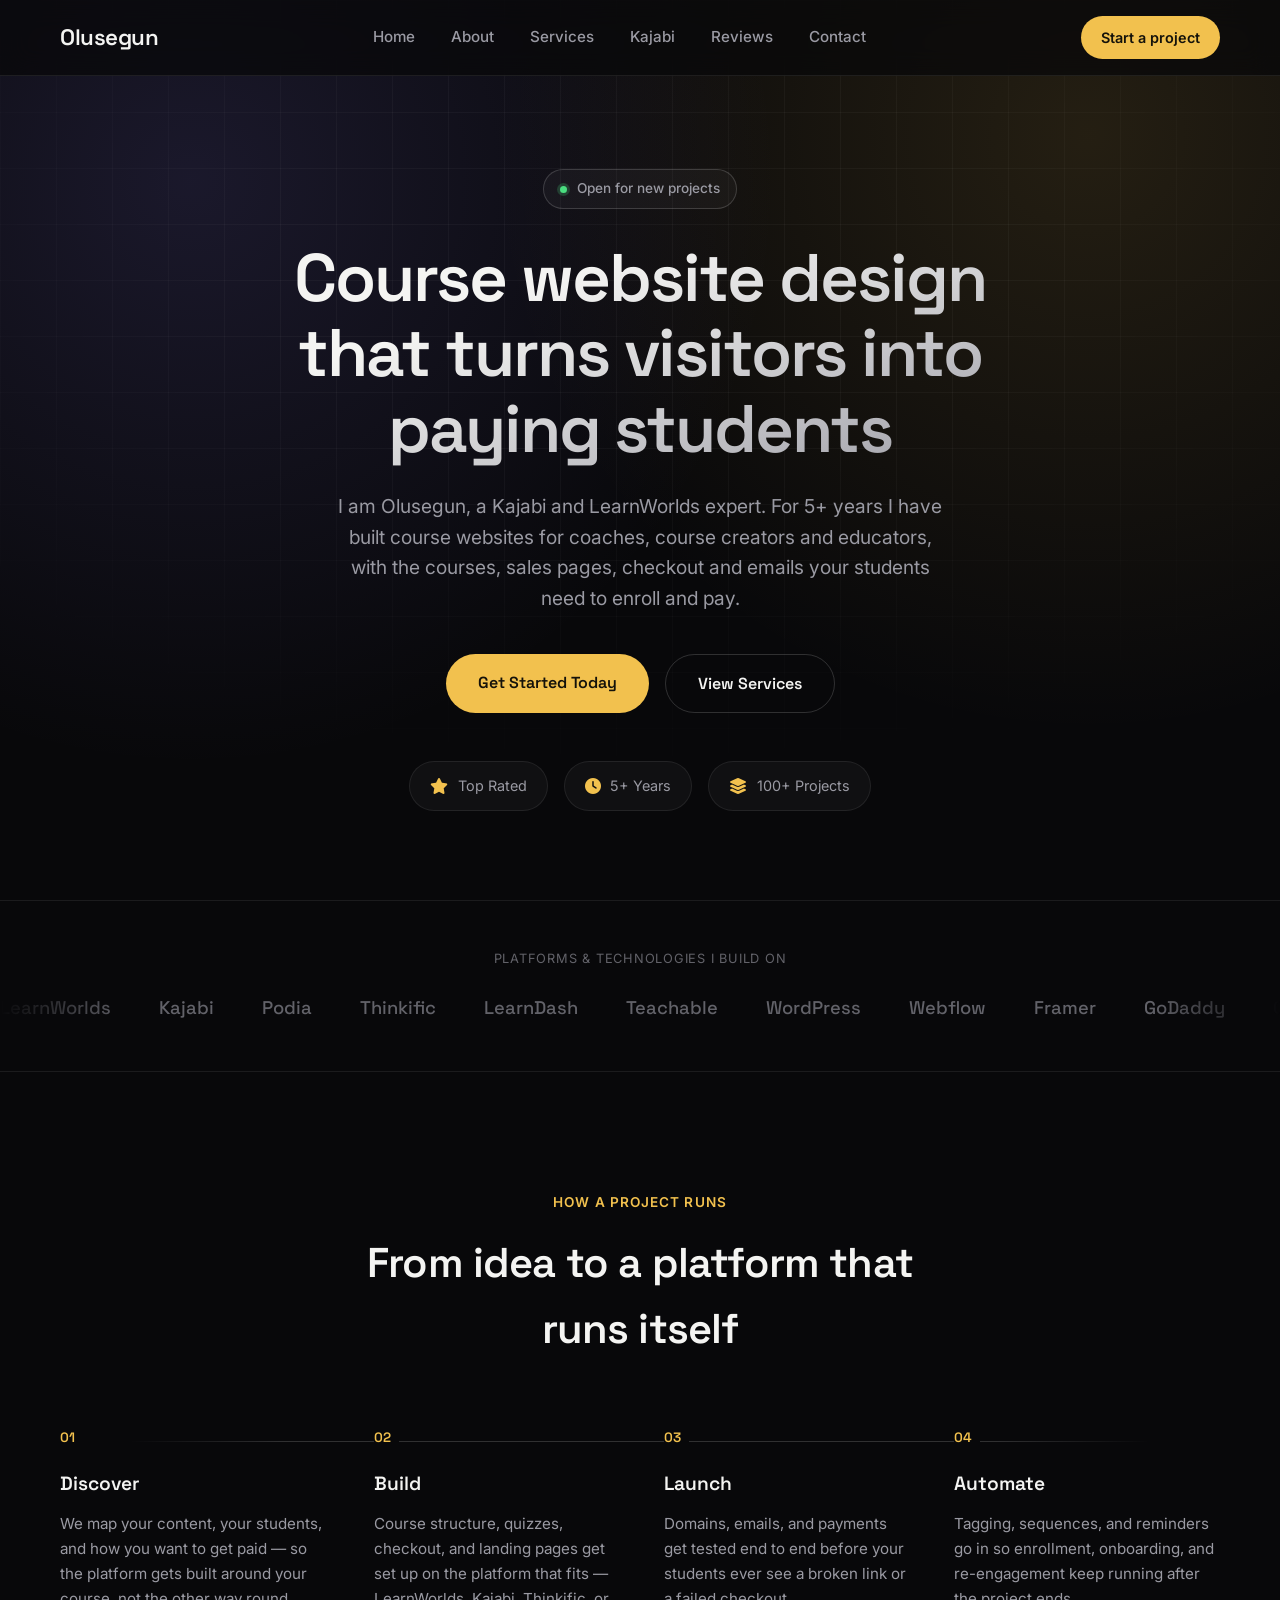
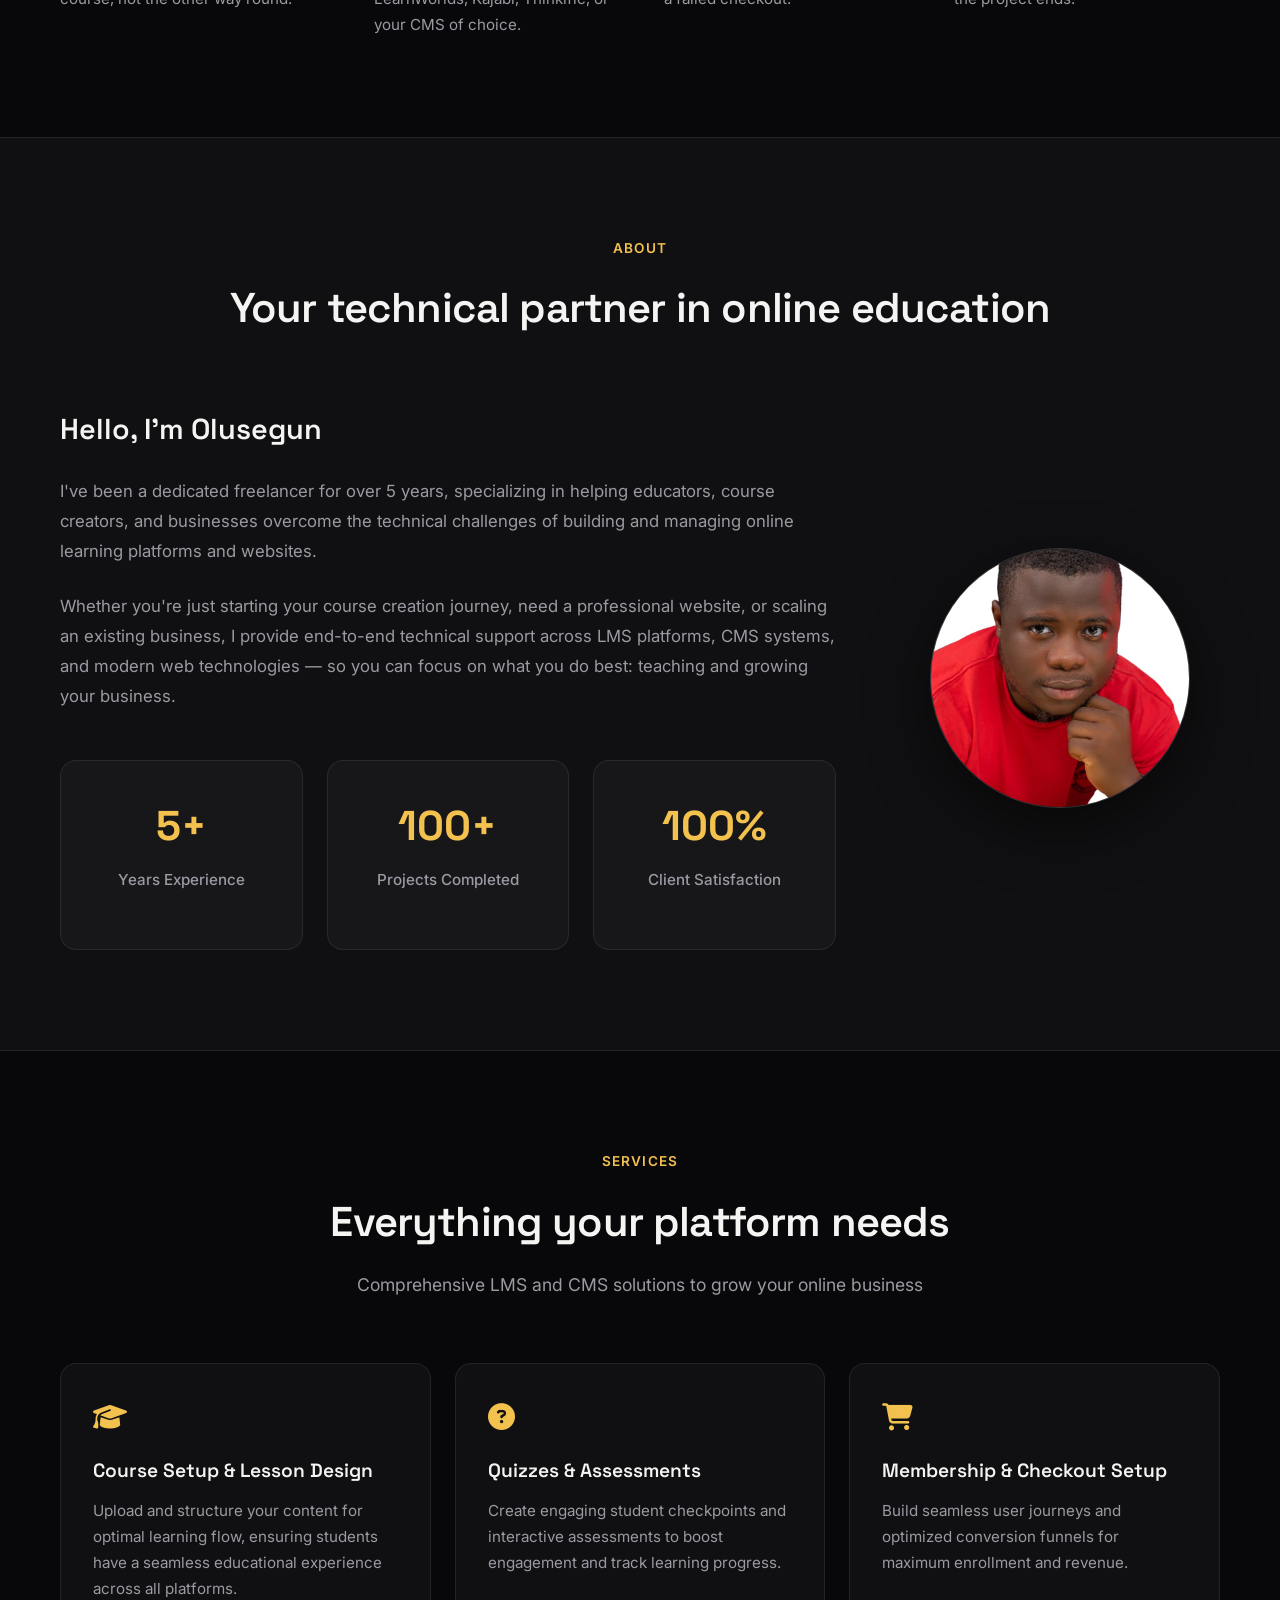
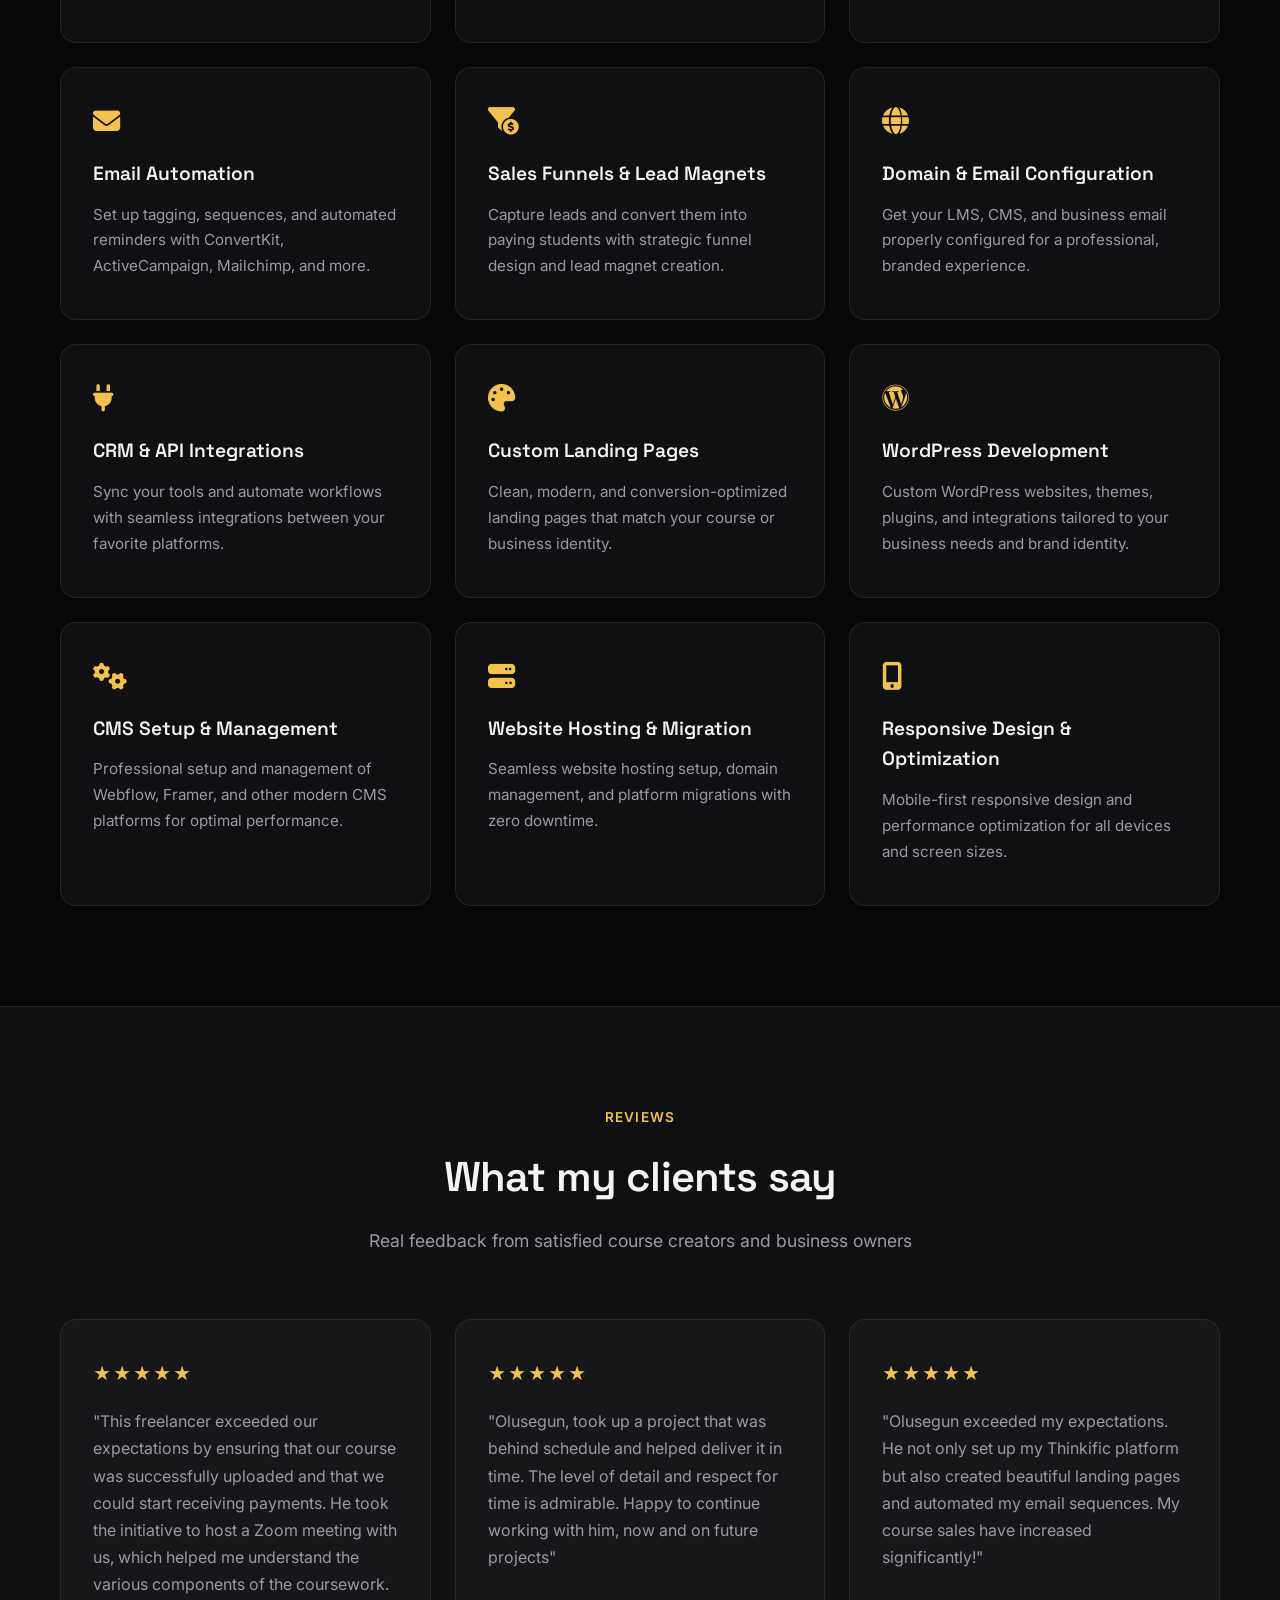
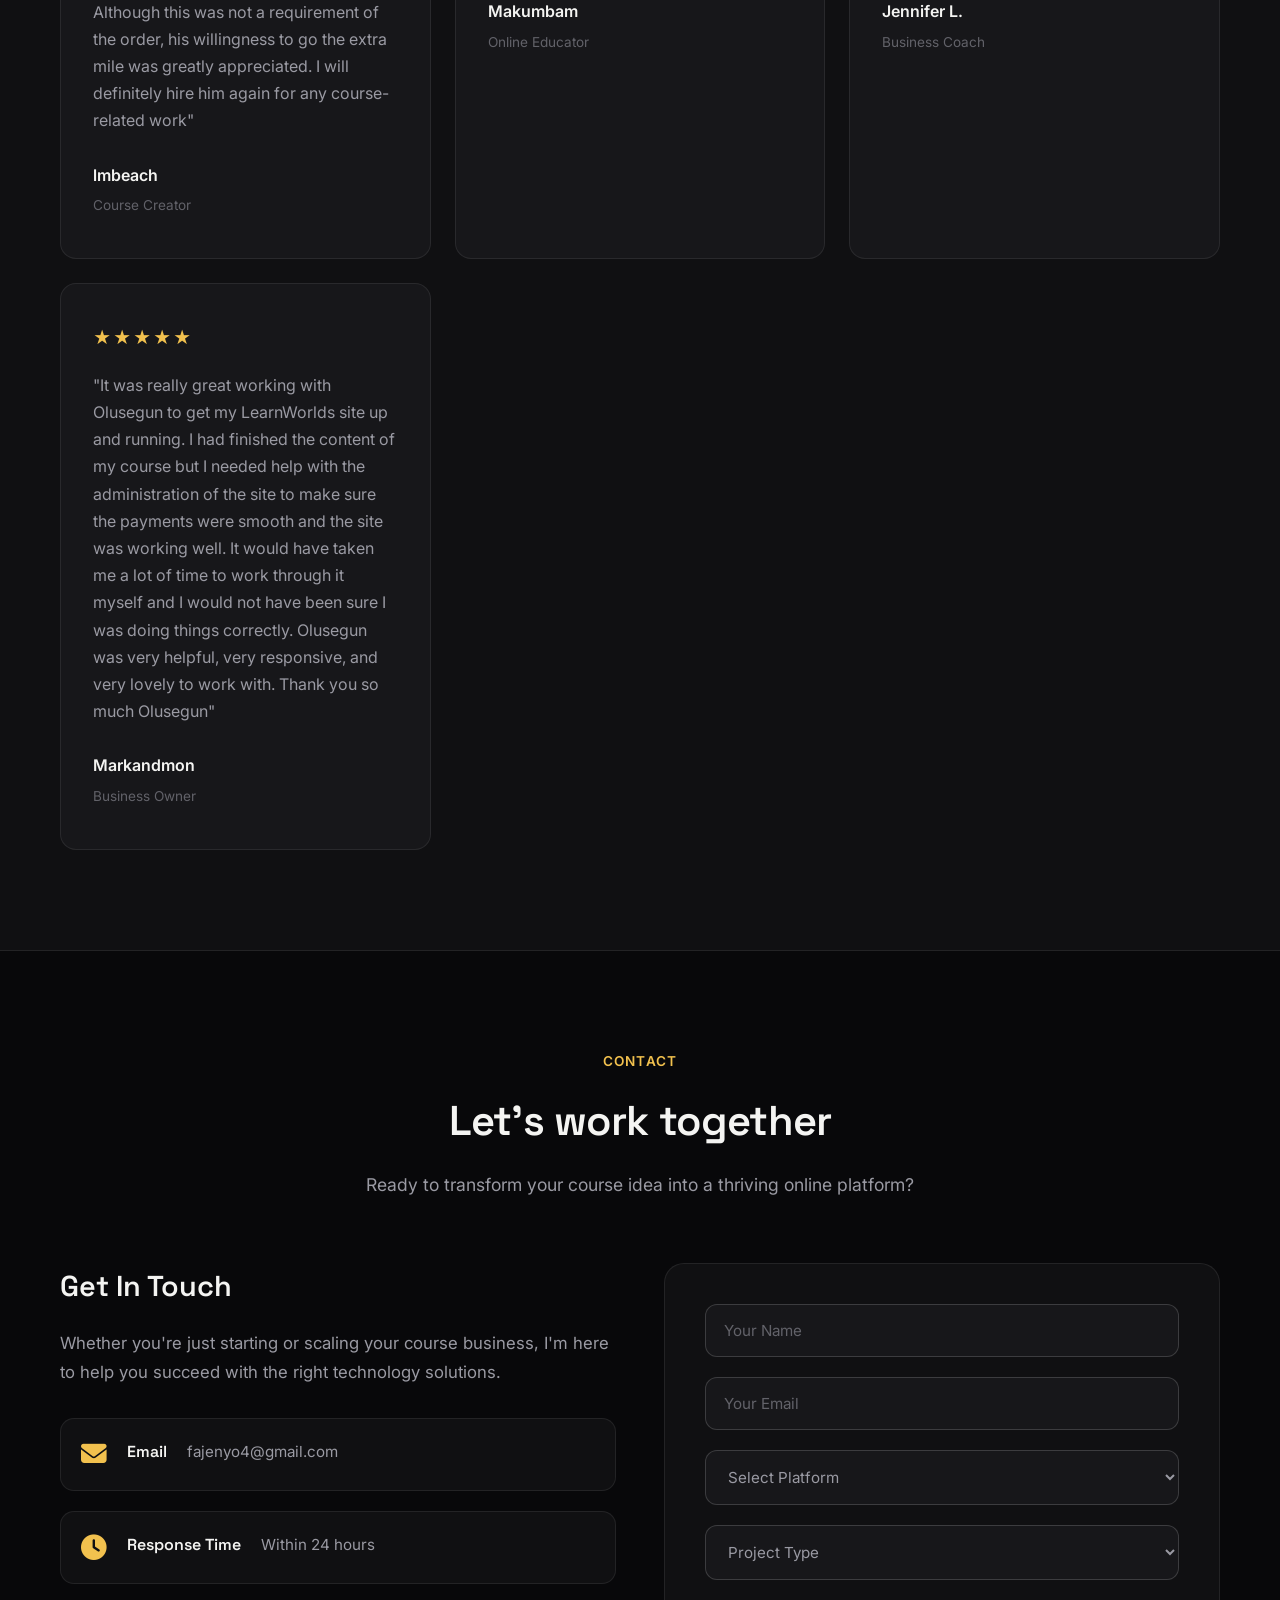
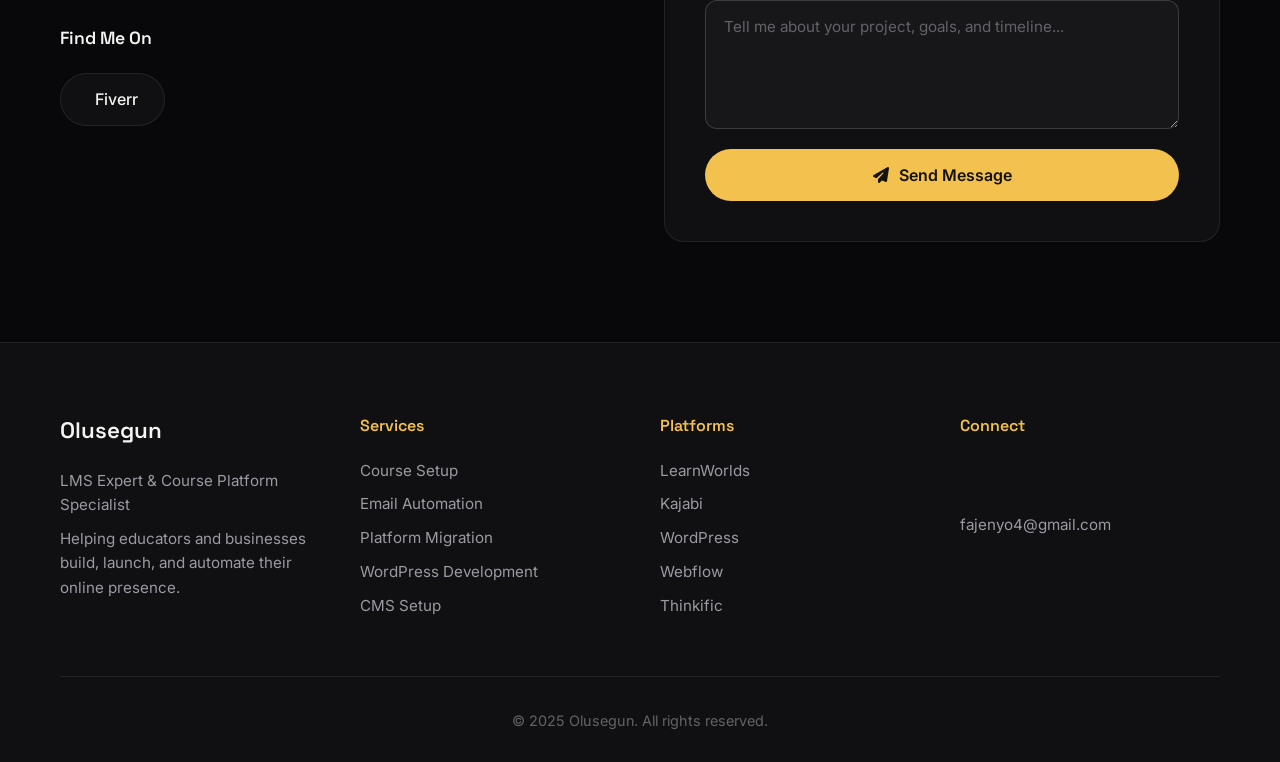
==== commit bd633c59: "Add Kajabi expert page, link it from homepage, enable clean URLs Co-Authored-By: Claude Opus 5.5 <no" ====
--- a/index.html
+++ b/index.html
@@ -20,6 +20,7 @@
                 <a href="#home">Home</a>
                 <a href="#about">About</a>
                 <a href="#services">Services</a>
+                <a href="/kajabi-expert">Kajabi</a>
                 <a href="#testimonials">Reviews</a>
                 <a href="#contact">Contact</a>
             </div>
@@ -302,7 +303,7 @@
                 <div>
                     <h4>Platforms</h4>
                     <p>LearnWorlds</p>
-                    <p>Kajabi</p>
+                    <p><a href="/kajabi-expert" style="font-size:inherit;margin:0;text-decoration:none;">Kajabi</a></p>
                     <p>WordPress</p>
                     <p>Webflow</p>
                     <p>Thinkific</p>
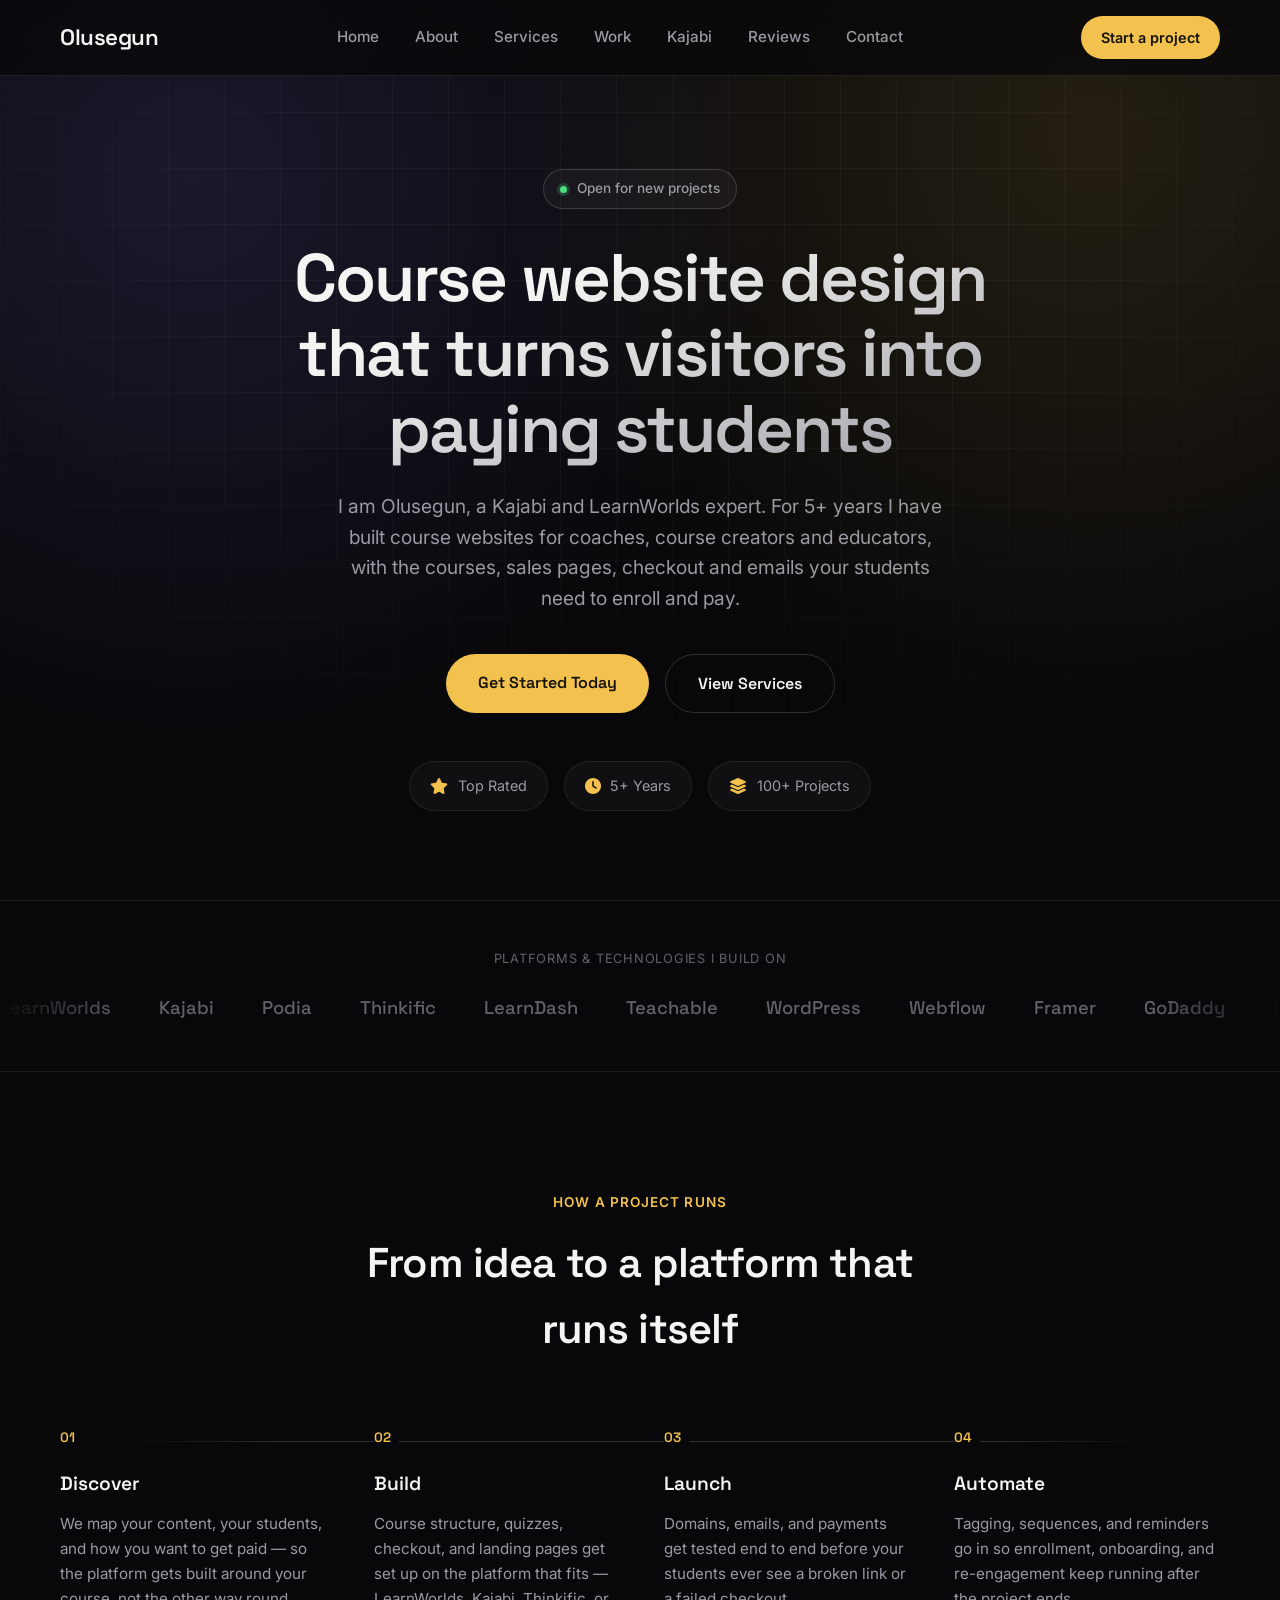
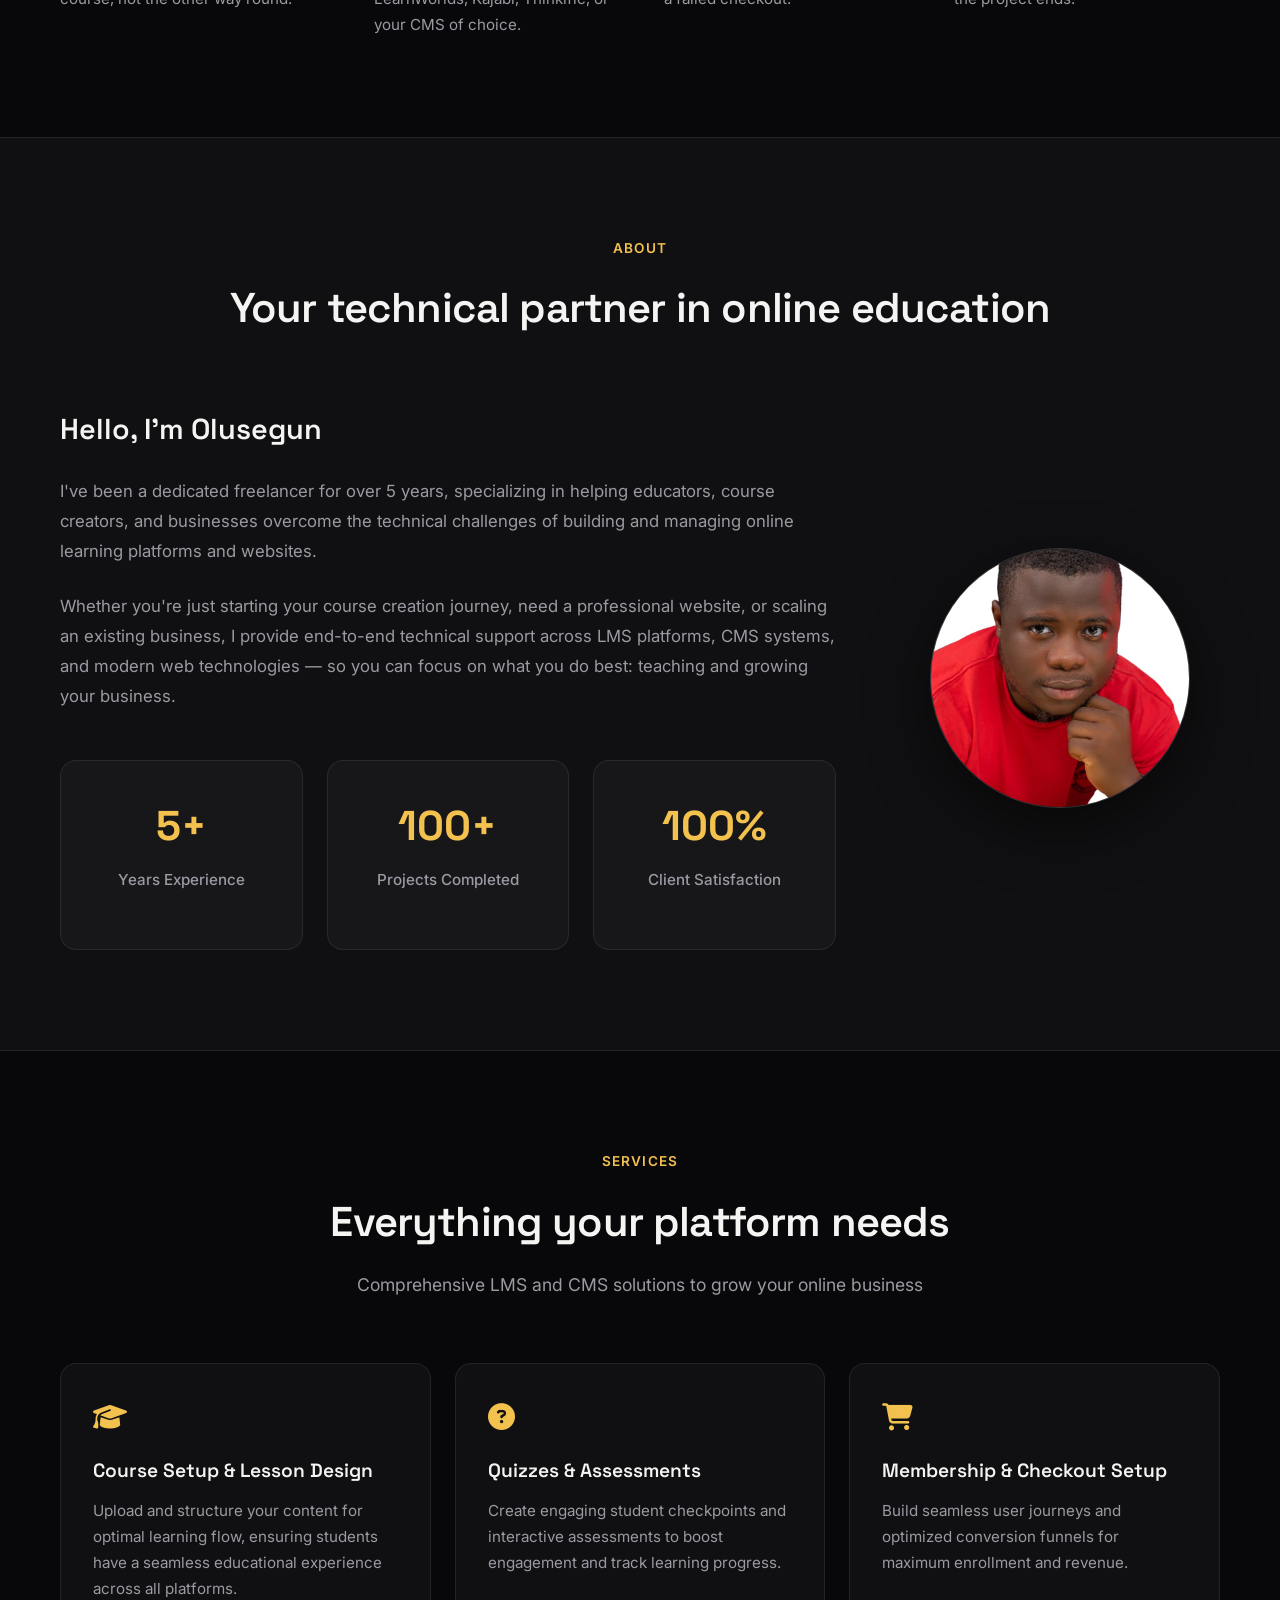
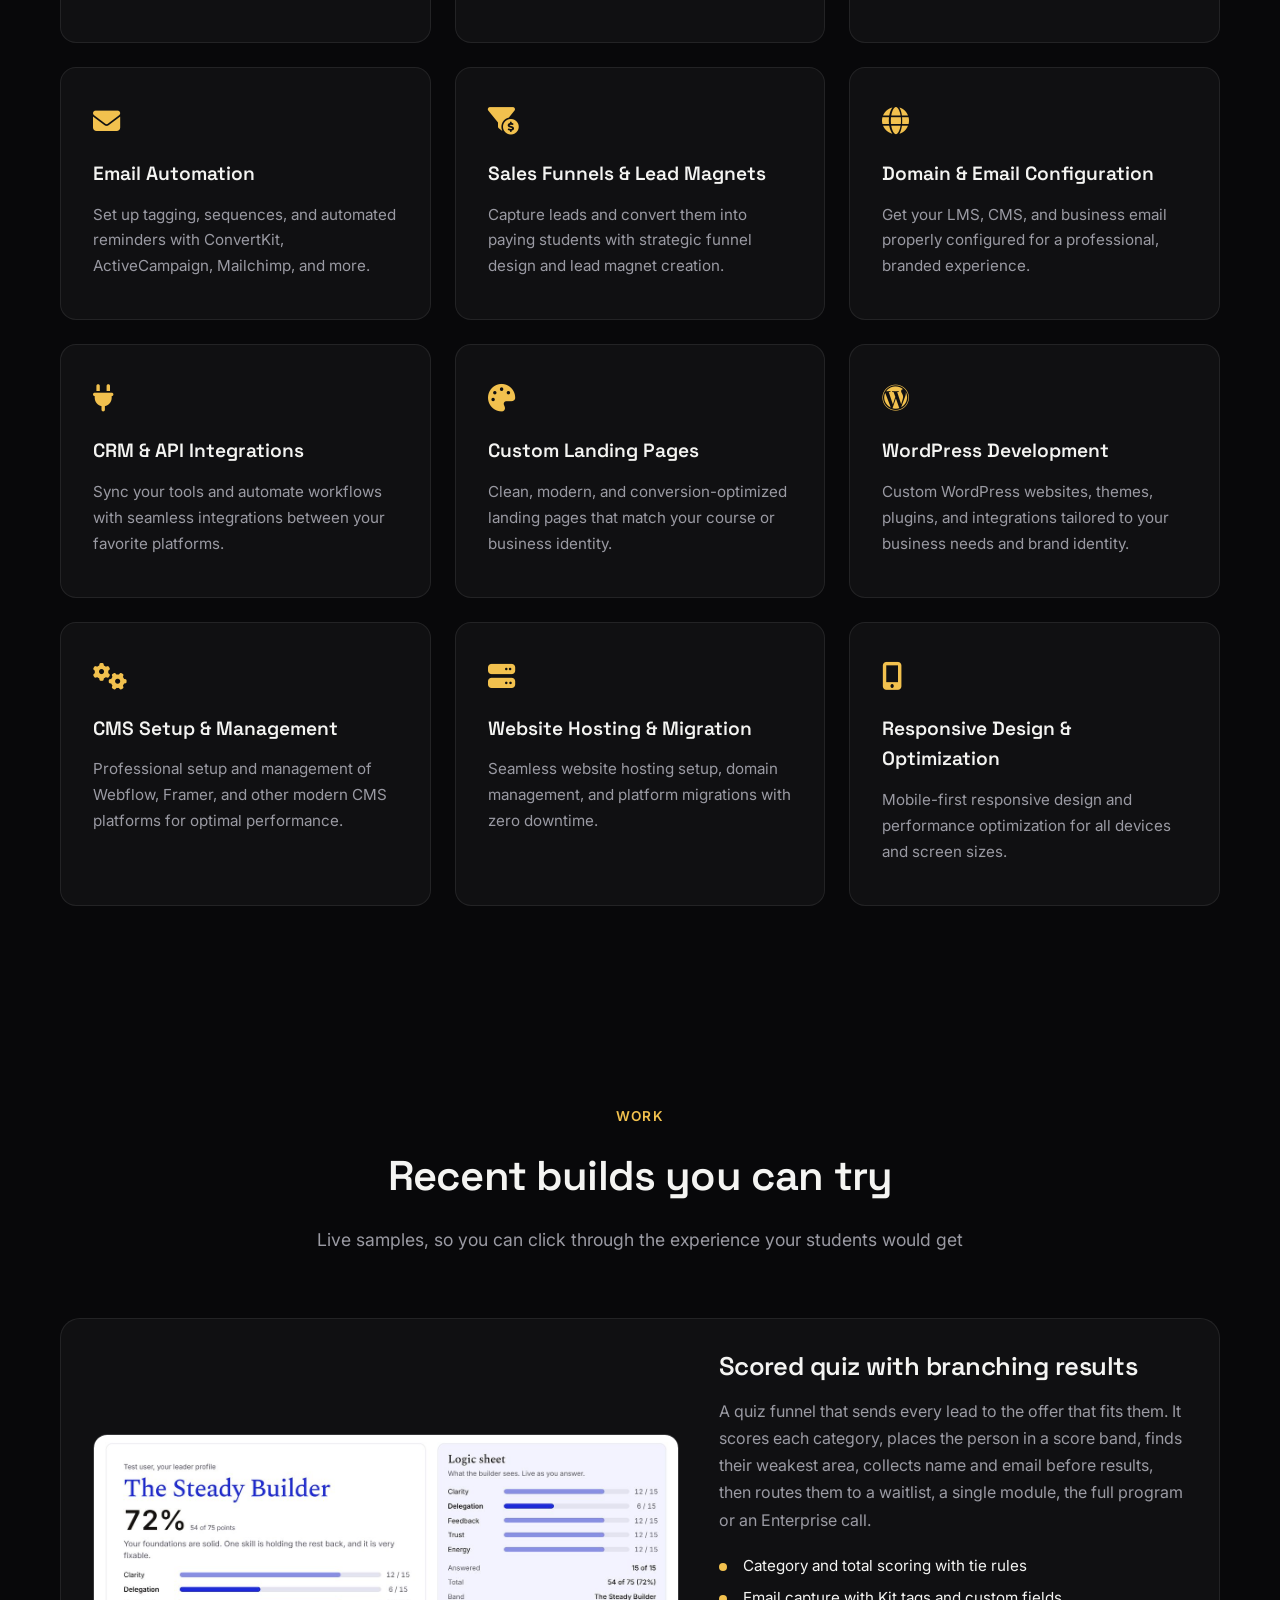
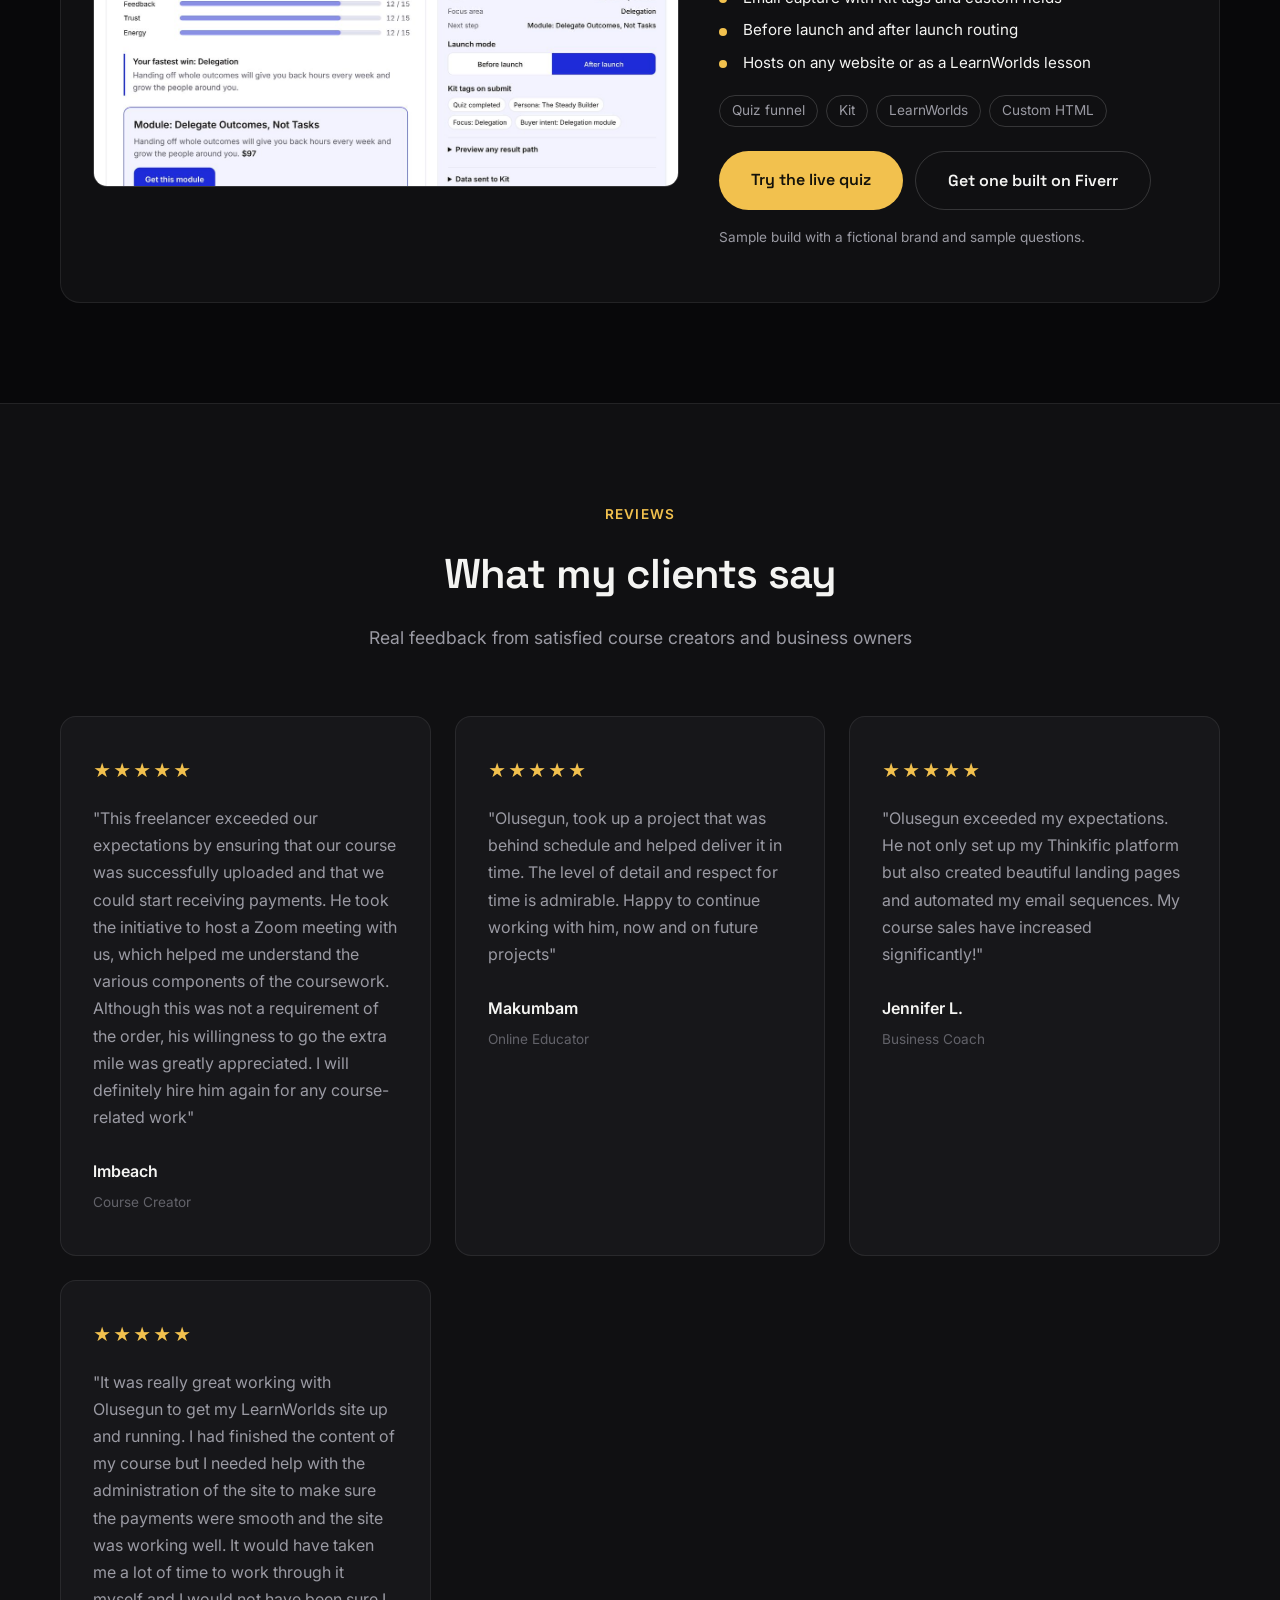
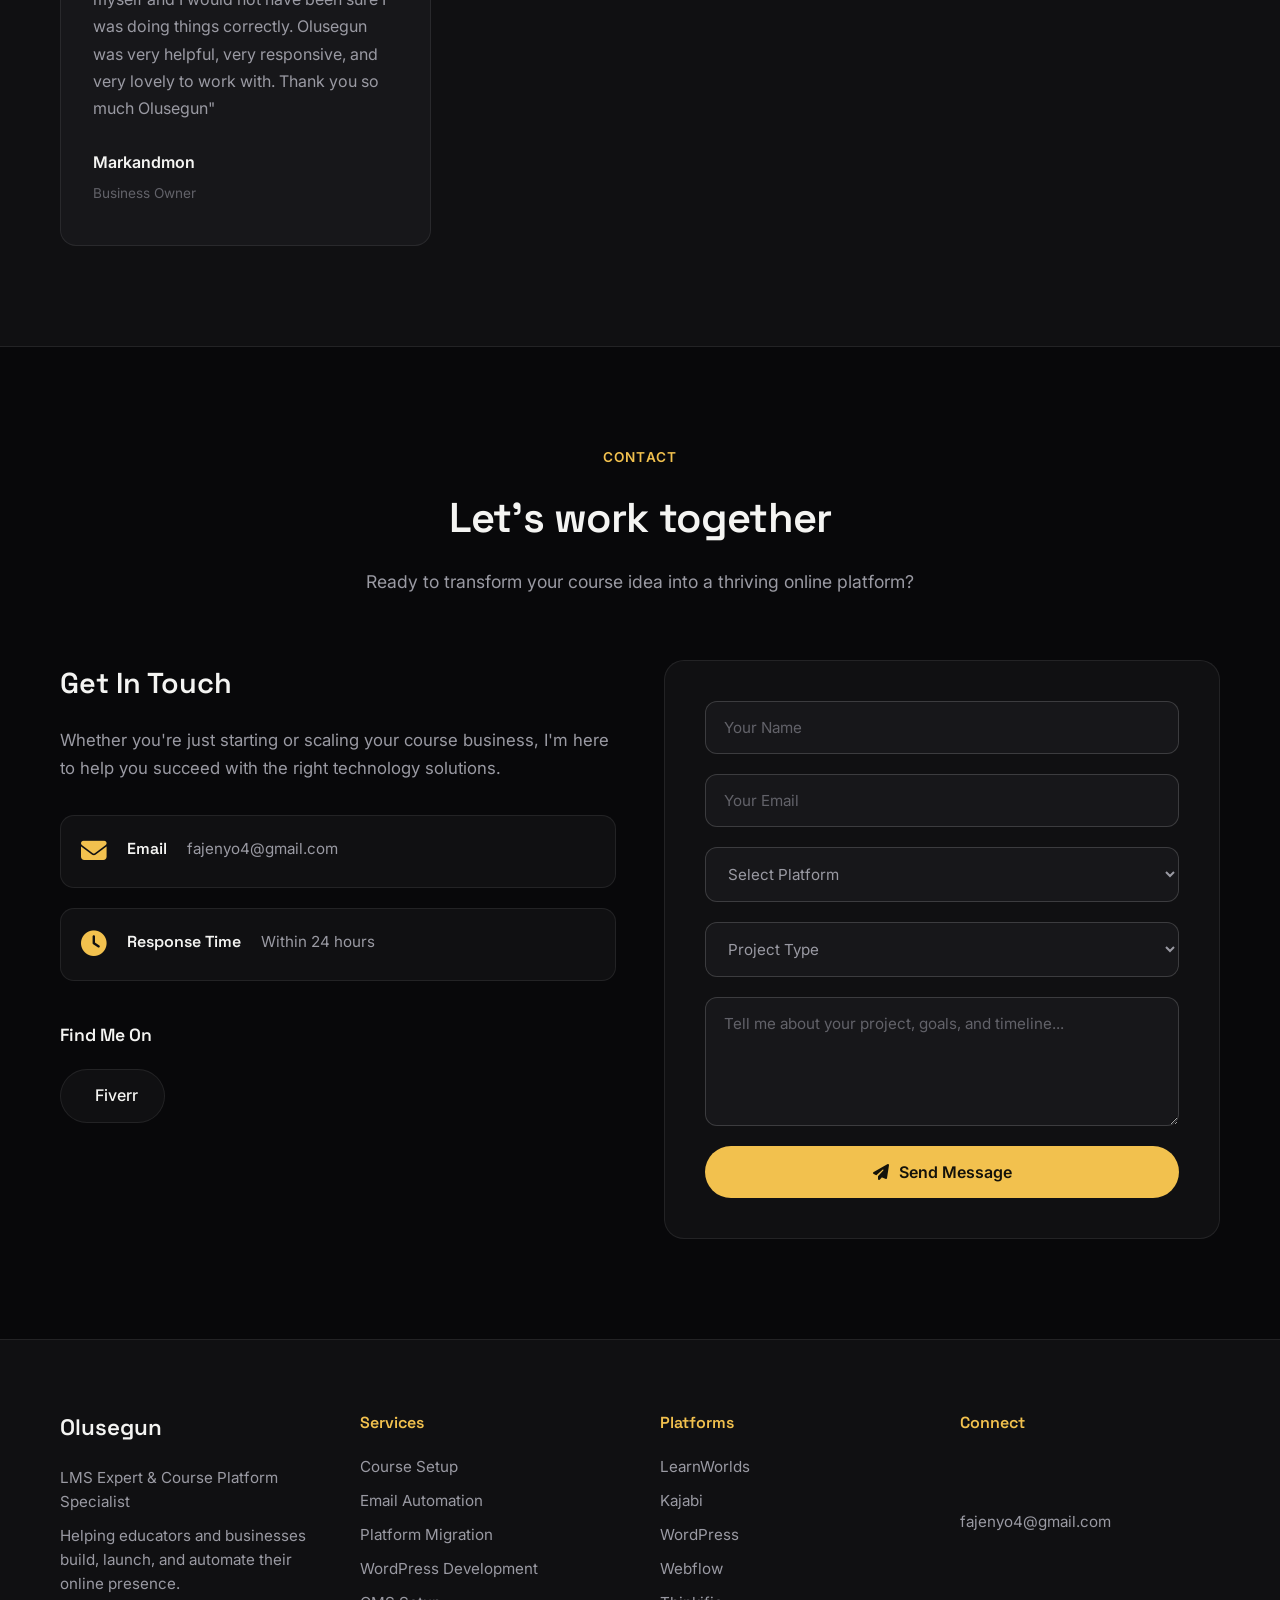
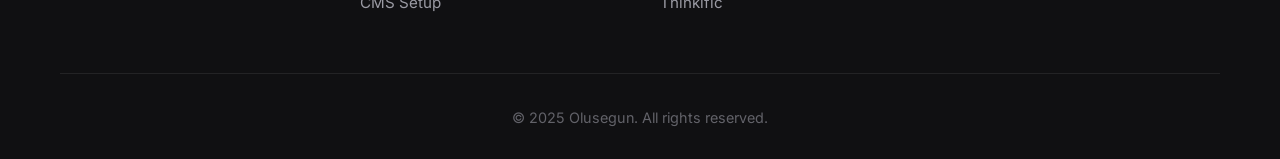
==== commit b7b2fcb5: "Add Work section with the scored quiz sample Co-Authored-By: Claude Opus 5.5 <noreply@anthropic.com>" ====
--- a/index.html
+++ b/index.html
@@ -1,6 +1,25 @@
 <!DOCTYPE html>
 <html lang="en">
 <head>
+    <!-- Google Analytics -->
+    <script async src="https://www.googletagmanager.com/gtag/js?id=G-HHCS1JF4HY"></script>
+    <script>
+        window.dataLayer = window.dataLayer || [];
+        function gtag(){dataLayer.push(arguments);}
+        gtag('js', new Date());
+        gtag('config', 'G-HHCS1JF4HY');
+        // Track clicks on any Fiverr link as a lead event
+        document.addEventListener('click', function (e) {
+            var link = e.target.closest ? e.target.closest('a[href*="fiverr.com"]') : null;
+            if (!link) return;
+            gtag('event', 'fiverr_click', {
+                link_url: link.href,
+                link_text: (link.textContent || '').trim().slice(0, 60),
+                page_path: location.pathname,
+                transport_type: 'beacon'
+            });
+        });
+    </script>
     <meta charset="UTF-8">
     <meta name="viewport" content="width=device-width, initial-scale=1.0">
     <title>Kajabi &amp; LearnWorlds Expert | Course Website Design | Olusegun</title>
@@ -20,6 +39,7 @@
                 <a href="#home">Home</a>
                 <a href="#about">About</a>
                 <a href="#services">Services</a>
+                <a href="#work">Work</a>
                 <a href="/kajabi-expert">Kajabi</a>
                 <a href="#testimonials">Reviews</a>
                 <a href="#contact">Contact</a>
@@ -190,6 +210,35 @@
                     <p>Mobile-first responsive design and performance optimization for all devices and screen sizes.</p>
                 </div>
             </div>
+        </div>
+    </section>
+
+    <section id="work" class="work">
+        <div class="container">
+            <p class="eyebrow-label">Work</p>
+            <h2>Recent builds you can try</h2>
+            <p class="subtitle">Live samples, so you can click through the experience your students would get</p>
+            <article class="work-feature">
+                <a class="work-shot" href="https://leadership-scorecard-demo.netlify.app/" target="_blank" rel="noopener">
+                    <img src="work-scorecard.jpg" width="1280" height="769" loading="lazy" alt="Team Leader Scorecard quiz showing a result profile, category scores and the live logic sheet">
+                </a>
+                <div class="work-body">
+                    <h3>Scored quiz with branching results</h3>
+                    <p>A quiz funnel that sends every lead to the offer that fits them. It scores each category, places the person in a score band, finds their weakest area, collects name and email before results, then routes them to a waitlist, a single module, the full program or an Enterprise call.</p>
+                    <ul class="work-points">
+                        <li>Category and total scoring with tie rules</li>
+                        <li>Email capture with Kit tags and custom fields</li>
+                        <li>Before launch and after launch routing</li>
+                        <li>Hosts on any website or as a LearnWorlds lesson</li>
+                    </ul>
+                    <div class="work-tags"><span>Quiz funnel</span><span>Kit</span><span>LearnWorlds</span><span>Custom HTML</span></div>
+                    <div class="work-actions">
+                        <a href="https://leadership-scorecard-demo.netlify.app/" target="_blank" rel="noopener" class="btn-primary">Try the live quiz</a>
+                        <a href="https://www.fiverr.com/salesthrive" target="_blank" rel="noopener" class="btn-secondary">Get one built on Fiverr</a>
+                    </div>
+                    <p class="work-note">Sample build with a fictional brand and sample questions.</p>
+                </div>
+            </article>
         </div>
     </section>
 
--- a/styles.css
+++ b/styles.css
@@ -578,6 +578,138 @@
     color: var(--text-dim);
     line-height: 1.7;
     font-size: 0.95rem;
+}
+
+/* Work */
+.work {
+    padding: 100px 0;
+    background: var(--bg);
+}
+
+.work h2 {
+    text-align: center;
+    font-size: clamp(1.9rem, 3.5vw, 2.6rem);
+    font-weight: 600;
+    letter-spacing: -0.02em;
+    margin-bottom: 1rem;
+    color: var(--text);
+}
+
+.work-feature {
+    display: grid;
+    grid-template-columns: minmax(0, 1.25fr) minmax(0, 1fr);
+    gap: 2.5rem;
+    align-items: center;
+    background: var(--bg-surface);
+    border: 1px solid var(--border);
+    border-radius: 20px;
+    padding: 2rem;
+}
+
+.work-shot {
+    display: block;
+    border-radius: 14px;
+    overflow: hidden;
+    border: 1px solid var(--border-strong);
+    transition: transform 0.25s cubic-bezier(0.22, 1, 0.36, 1), border-color 0.25s ease;
+}
+
+.work-shot:hover {
+    transform: translateY(-4px);
+    border-color: var(--gold);
+}
+
+.work-shot:focus-visible,
+.work-actions a:focus-visible {
+    outline: 2px solid var(--gold);
+    outline-offset: 3px;
+}
+
+.work-shot img {
+    display: block;
+    width: 100%;
+    height: auto;
+}
+
+.work-body h3 {
+    font-size: 1.6rem;
+    font-weight: 600;
+    letter-spacing: -0.02em;
+    line-height: 1.2;
+    margin-bottom: 1rem;
+}
+
+.work-body > p {
+    color: var(--text-dim);
+    line-height: 1.7;
+    margin-bottom: 1.25rem;
+}
+
+.work-points {
+    list-style: none;
+    display: grid;
+    gap: 0.5rem;
+    margin-bottom: 1.25rem;
+}
+
+.work-points li {
+    position: relative;
+    padding-left: 1.5rem;
+    color: var(--text);
+    font-size: 0.95rem;
+}
+
+.work-points li::before {
+    content: "";
+    position: absolute;
+    left: 0;
+    top: 0.6em;
+    width: 8px;
+    height: 8px;
+    border-radius: 50%;
+    background: var(--gold);
+}
+
+.work-tags {
+    display: flex;
+    flex-wrap: wrap;
+    gap: 0.5rem;
+    margin-bottom: 1.5rem;
+}
+
+.work-tags span {
+    font-size: 0.85rem;
+    color: var(--text-dim);
+    border: 1px solid var(--border-strong);
+    border-radius: 999px;
+    padding: 4px 12px;
+}
+
+.work-actions {
+    display: flex;
+    flex-wrap: wrap;
+    gap: 0.75rem;
+}
+
+.work-note {
+    margin-top: 1rem;
+    font-size: 0.85rem;
+    color: var(--text-faint);
+}
+
+@media (max-width: 900px) {
+    .work-feature {
+        grid-template-columns: minmax(0, 1fr);
+        padding: 1.25rem;
+        gap: 1.5rem;
+    }
+}
+
+@media (max-width: 480px) {
+    .work-actions a {
+        width: 100%;
+        text-align: center;
+    }
 }
 
 /* Testimonials */
